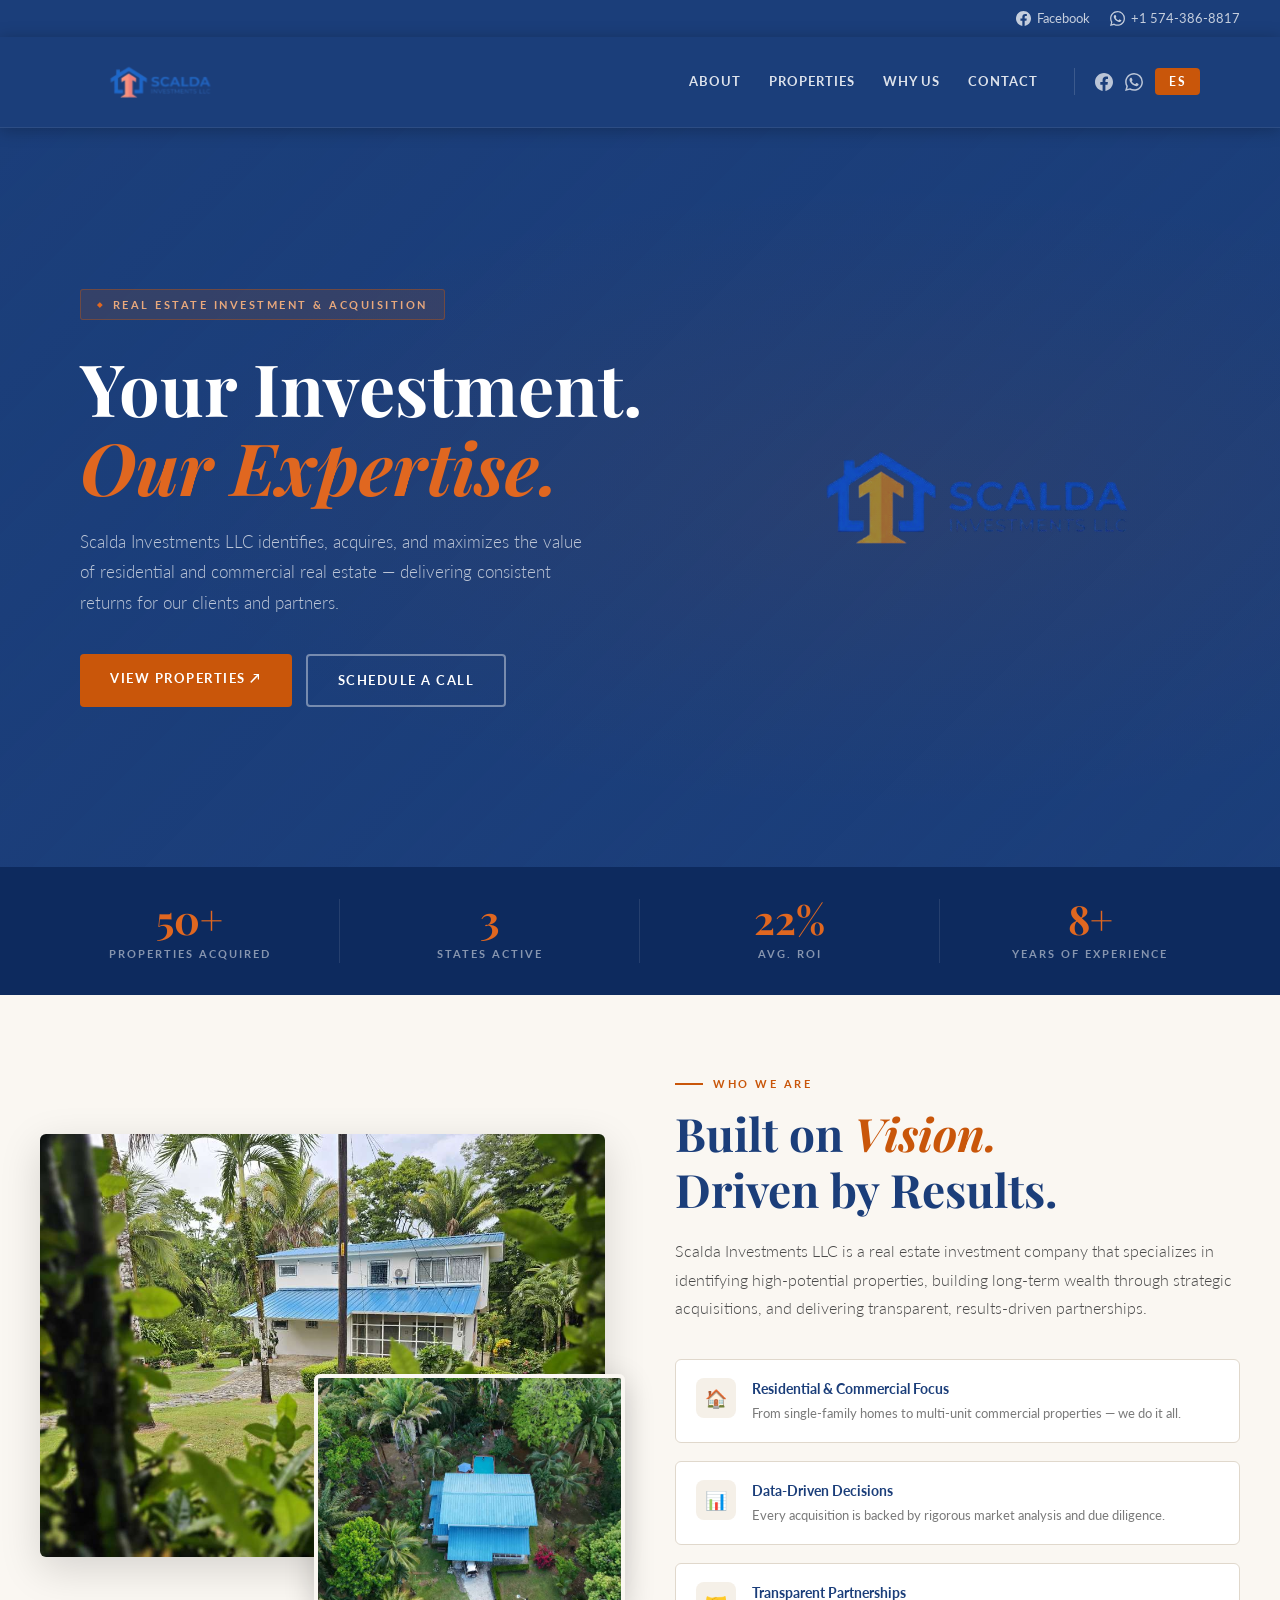
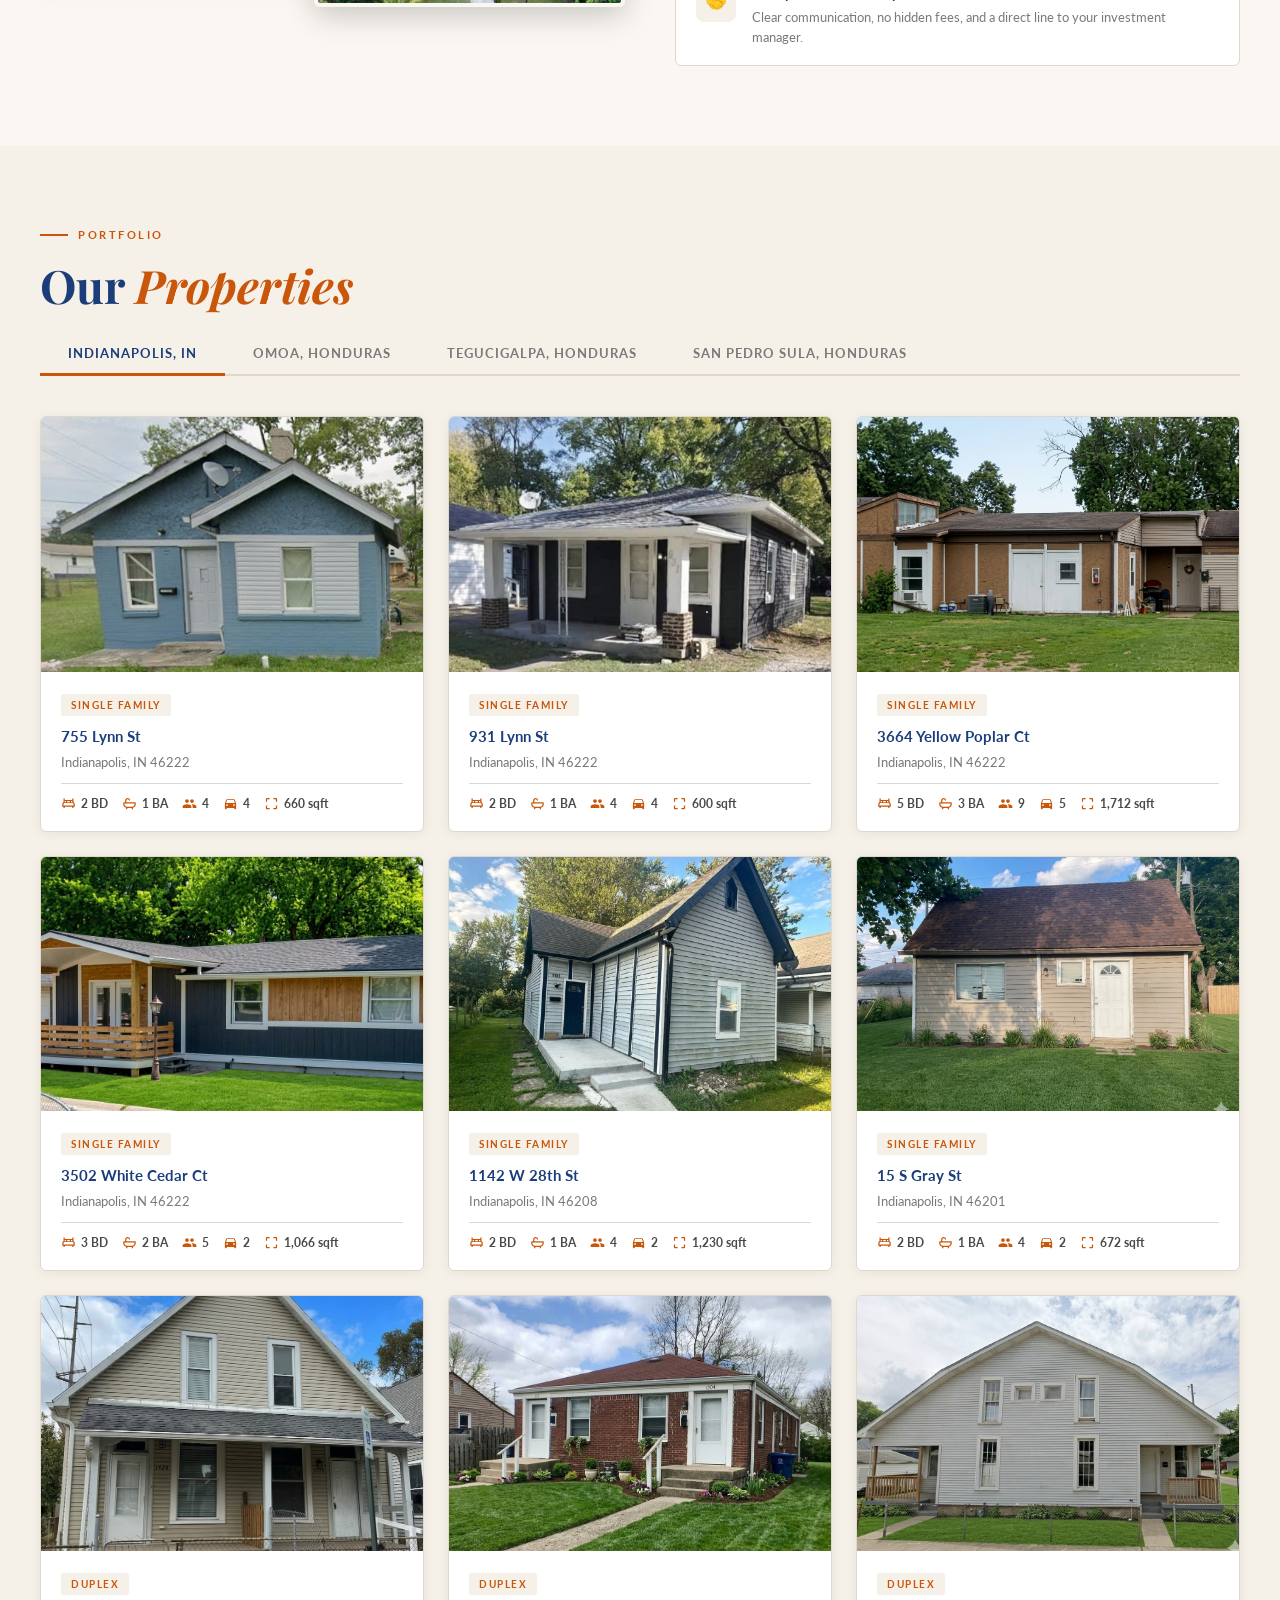
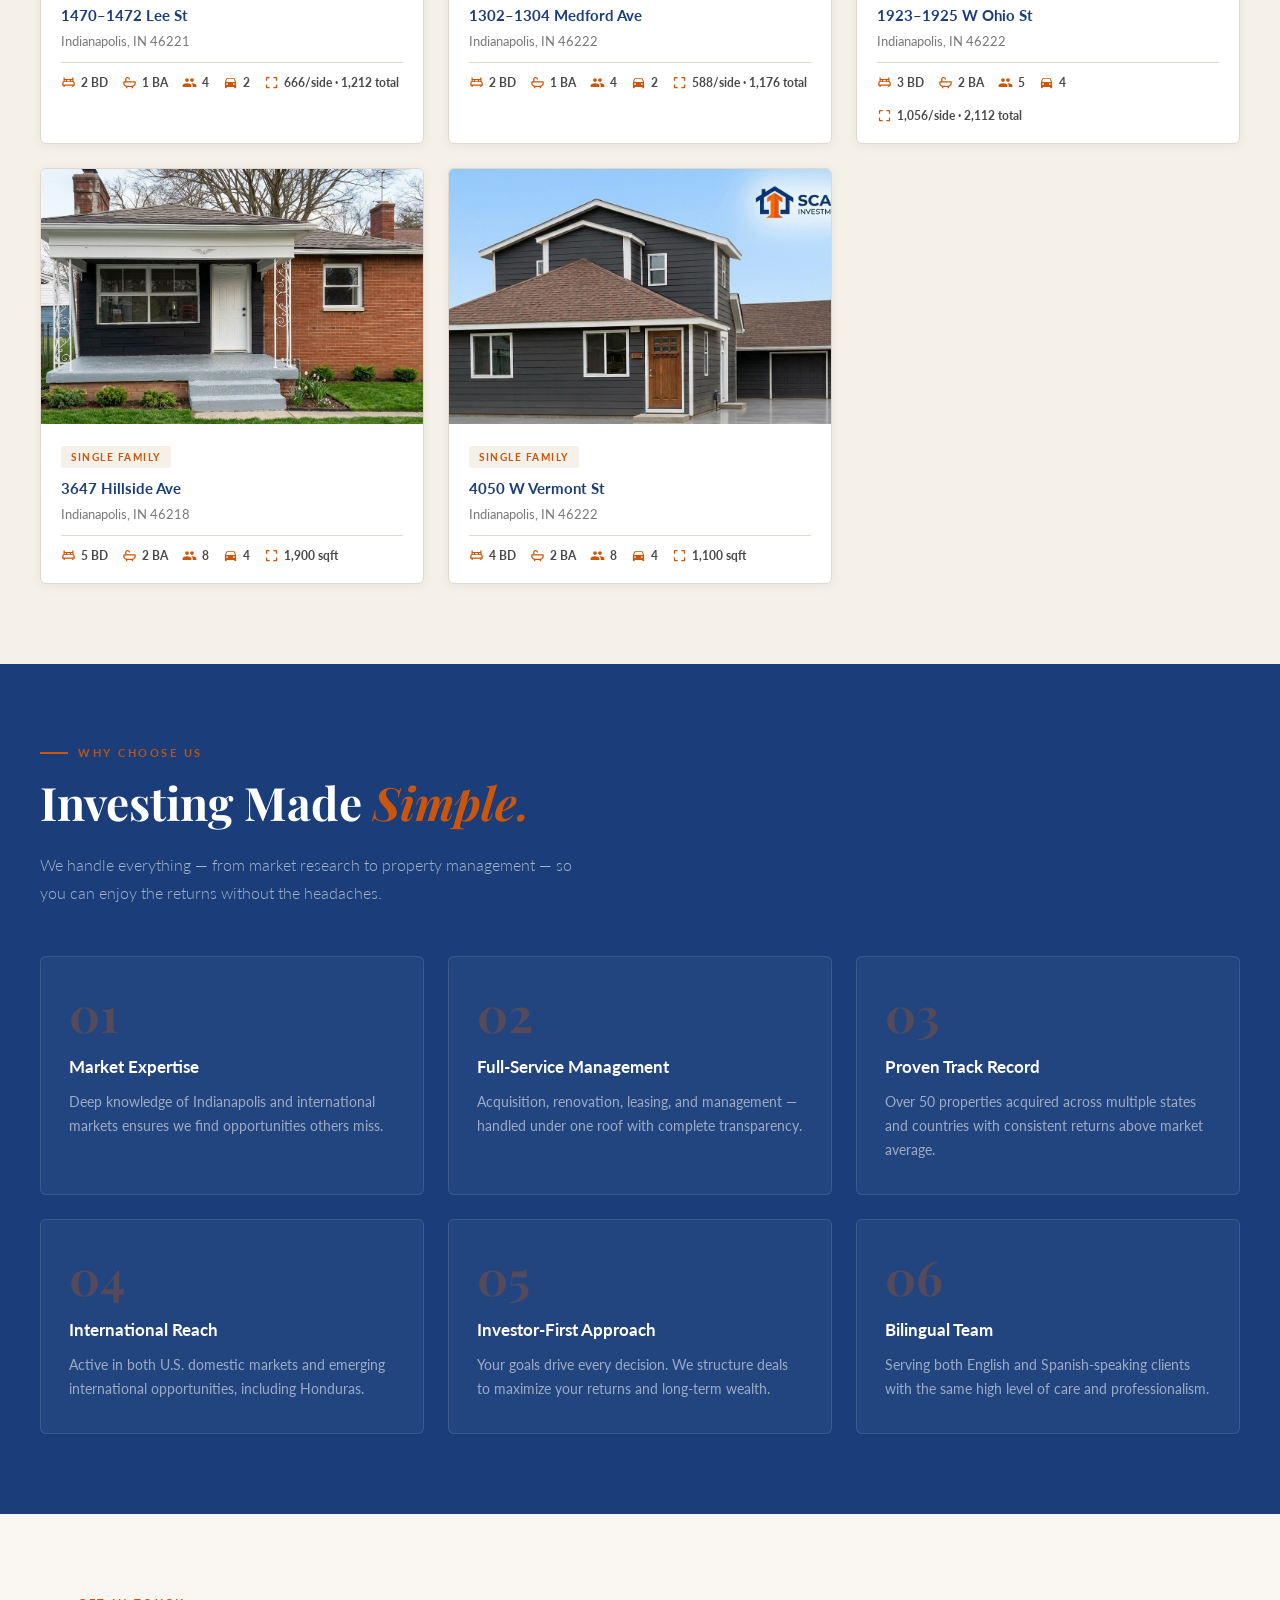
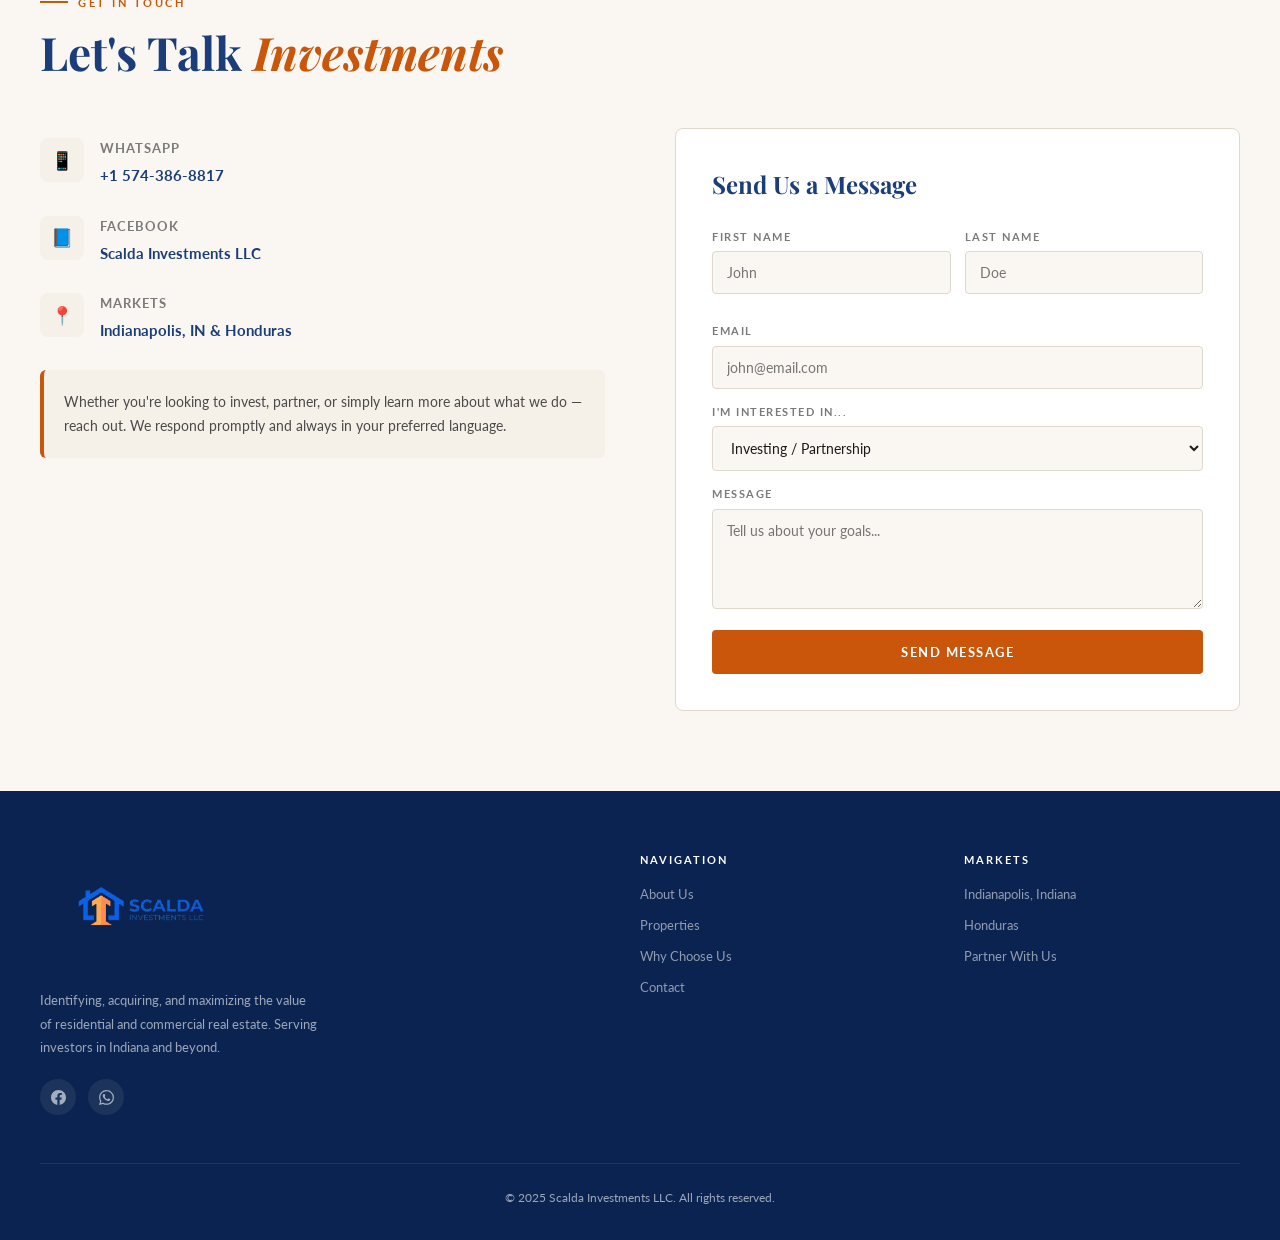
==== index.html @ 6c98dc81 "updating sqft per house + new color" ====
<!DOCTYPE html>
<html lang="en">
<head>
  <meta charset="UTF-8"/>
  <meta name="viewport" content="width=device-width, initial-scale=1.0"/>
  <title>Scalda Investments LLC</title>
  <link rel="icon" type="image/png" href="Logo_Scalda_Investments_LLC.png"/>
  <link rel="preconnect" href="https://fonts.googleapis.com"/>
  <link rel="preconnect" href="https://fonts.gstatic.com" crossorigin/>
  <link href="https://fonts.googleapis.com/css2?family=Playfair+Display:ital,wght@0,400;0,600;0,700;1,400;1,700&family=Lato:wght@300;400;700&display=swap" rel="stylesheet"/>
  <style>
    :root {
      --navy: #1b3e7a;
      --navy-light: #2050a0;
      --orange: #c9560a;
      --orange-light: #e06720;
      --cream: #f5f0e8;
      --warm-white: #faf7f2;
      --text-dark: #1a1a1a;
      --text-mid: #4a4a4a;
      --text-light: #7a7a7a;
      --border: #e0d8cc;
      --gold: #c8a96e;
    }

    * { box-sizing: border-box; margin: 0; padding: 0; }
    html { scroll-behavior: smooth; }

    body {
      font-family: 'Lato', sans-serif;
      color: var(--text-dark);
      background: var(--warm-white);
      font-size: 16px;
      line-height: 1.6;
    }

    /* ── TOP BAR ── */
    .topbar {
      background: var(--navy);
      padding: 8px 40px;
      display: flex;
      justify-content: flex-end;
      align-items: center;
      gap: 20px;
    }
    .topbar a {
      color: rgba(255,255,255,0.75);
      text-decoration: none;
      font-size: 13px;
      display: flex;
      align-items: center;
      gap: 6px;
      transition: color 0.2s;
    }
    .topbar a:hover { color: var(--orange-light); }
    .topbar svg { width: 15px; height: 15px; fill: currentColor; flex-shrink: 0; }

    /* ── HEADER ── */
    header {
      background: var(--navy);
      border-bottom: 1px solid rgba(255,255,255,0.08);
      position: sticky;
      top: 0;
      z-index: 100;
      box-shadow: 0 2px 16px rgba(0,0,0,0.25);
    }
    .header-inner {
      max-width: 1200px;
      margin: 0 auto;
      padding: 0 40px;
      height: 90px;
      display: flex;
      align-items: center;
      justify-content: space-between;
    }
    .logo {
      display: flex;
      align-items: center;
      text-decoration: none;
      cursor: pointer;
      flex-shrink: 0;
    }
    .logo img {
      height: 88px;
      width: auto;
      display: block;
      object-fit: contain;
      mix-blend-mode: screen;
      transition: opacity 0.2s, transform 0.2s;
    }
    .logo:hover img { opacity: 0.85; transform: scale(1.03); }

    nav {
      display: flex;
      align-items: center;
      gap: 28px;
    }
    nav a {
      font-size: 13px;
      font-weight: 700;
      letter-spacing: 1px;
      text-transform: uppercase;
      color: rgba(255,255,255,0.85);
      text-decoration: none;
      transition: color 0.2s;
    }
    nav a:hover { color: var(--orange-light); }

    .nav-social {
      display: flex;
      align-items: center;
      gap: 12px;
      border-left: 1px solid rgba(255,255,255,0.15);
      padding-left: 20px;
      margin-left: 8px;
    }
    .nav-social a {
      color: rgba(255,255,255,0.7);
      display: flex;
      align-items: center;
      transition: color 0.2s;
    }
    .nav-social a:hover { color: var(--orange-light); }
    .nav-social svg { width: 18px; height: 18px; fill: currentColor; }

    .lang-toggle {
      background: var(--orange);
      color: #fff;
      border: none;
      padding: 6px 14px;
      border-radius: 4px;
      cursor: pointer;
      font-size: 12px;
      font-weight: 700;
      letter-spacing: 1.5px;
      text-transform: uppercase;
      font-family: 'Lato', sans-serif;
      transition: background 0.2s;
    }
    .lang-toggle:hover { background: var(--orange-light); }

    /* ── HERO ── */
    .hero {
      background: var(--navy);
      position: relative;
      overflow: hidden;
      min-height: 600px;
      display: flex;
      align-items: center;
    }
    .hero-bg {
      position: absolute;
      inset: 0;
      background:
        linear-gradient(135deg, rgba(27,62,122,0.92) 0%, rgba(27,62,122,0.78) 50%, rgba(27,62,122,0.60) 100%),
        url('https://images.unsplash.com/photo-1570129477492-45c003edd2be?w=1400&auto=format&fit=crop') center/cover no-repeat;
    }
    .hero-bg::after {
      content: '';
      position: absolute;
      inset: 0;
      background: radial-gradient(ellipse at 70% 50%, rgba(201,86,10,0.08) 0%, transparent 60%);
    }
    .hero-logo-watermark {
      position: absolute;
      top: 50%;
      right: 60px;
      transform: translateY(-50%);
      z-index: 2;
      pointer-events: none;
    }
    .hero-logo-watermark img {
      width: 500px;
      max-width: 38vw;
      display: block;
      mix-blend-mode: screen;
      opacity: 0.55;
      filter: brightness(1.6) contrast(1.1);
    }
    .hero-content {
      position: relative;
      z-index: 3;
      max-width: 1200px;
      margin: 0 auto;
      padding: 80px 40px;
      width: 100%;
    }
    .hero-eyebrow {
      display: inline-flex;
      align-items: center;
      gap: 8px;
      background: rgba(201,86,10,0.15);
      border: 1px solid rgba(201,86,10,0.4);
      color: #e8a87c;
      font-size: 11px;
      font-weight: 700;
      letter-spacing: 2.5px;
      text-transform: uppercase;
      padding: 6px 16px;
      border-radius: 3px;
      margin-bottom: 28px;
    }
    .hero-eyebrow::before {
      content: '◆';
      font-size: 7px;
      color: var(--orange-light);
    }
    .hero h1 {
      font-family: 'Playfair Display', serif;
      font-size: clamp(44px, 6vw, 72px);
      line-height: 1.1;
      color: #fff;
      font-weight: 700;
      margin-bottom: 20px;
    }
    .hero h1 em { font-style: italic; color: var(--orange-light); }
    .hero-desc {
      color: rgba(255,255,255,0.7);
      font-size: 17px;
      max-width: 520px;
      margin-bottom: 36px;
      font-weight: 300;
      line-height: 1.8;
    }
    .hero-btns { display: flex; gap: 14px; flex-wrap: wrap; }

    .btn-primary {
      background: var(--orange);
      color: #fff;
      padding: 14px 30px;
      font-size: 13px;
      font-weight: 700;
      letter-spacing: 1.5px;
      text-transform: uppercase;
      text-decoration: none;
      border-radius: 4px;
      transition: background 0.2s, transform 0.2s;
      display: inline-block;
    }
    .btn-primary:hover { background: var(--orange-light); transform: translateY(-1px); }

    .btn-secondary {
      background: transparent;
      color: #fff;
      padding: 14px 30px;
      font-size: 13px;
      font-weight: 700;
      letter-spacing: 1.5px;
      text-transform: uppercase;
      text-decoration: none;
      border: 2px solid rgba(255,255,255,0.4);
      border-radius: 4px;
      transition: border-color 0.2s, color 0.2s;
      display: inline-block;
    }
    .btn-secondary:hover { border-color: #fff; color: #fff; }

    /* ── STATS BAR ── */
    .stats-bar { background: #0d2a5e; padding: 32px 40px; }
    .stats-inner {
      max-width: 1200px;
      margin: 0 auto;
      display: grid;
      grid-template-columns: repeat(4, 1fr);
      gap: 0;
    }
    .stat-item {
      text-align: center;
      border-right: 1px solid rgba(255,255,255,0.1);
      padding: 0 20px;
    }
    .stat-item:last-child { border-right: none; }
    .stat-num {
      font-family: 'Playfair Display', serif;
      font-size: 40px;
      font-weight: 700;
      color: var(--orange-light);
      line-height: 1;
      margin-bottom: 6px;
    }
    .stat-label {
      font-size: 11px;
      letter-spacing: 2px;
      text-transform: uppercase;
      color: rgba(255,255,255,0.5);
      font-weight: 700;
    }

    /* ── SECTIONS ── */
    section { padding: 80px 40px; }
    .section-inner { max-width: 1200px; margin: 0 auto; }

    .section-eyebrow {
      display: flex;
      align-items: center;
      gap: 10px;
      color: var(--orange);
      font-size: 11px;
      font-weight: 700;
      letter-spacing: 2.5px;
      text-transform: uppercase;
      margin-bottom: 14px;
    }
    .section-eyebrow::before {
      content: '';
      display: block;
      width: 28px;
      height: 2px;
      background: var(--orange);
      flex-shrink: 0;
    }
    .section-title {
      font-family: 'Playfair Display', serif;
      font-size: clamp(30px, 4vw, 46px);
      font-weight: 700;
      color: var(--navy);
      line-height: 1.2;
      margin-bottom: 20px;
    }
    .section-title em { font-style: italic; color: var(--orange); }
    .section-desc {
      color: var(--text-mid);
      font-size: 16px;
      max-width: 560px;
      line-height: 1.8;
      font-weight: 300;
    }

    /* ── ABOUT ── */
    .about { background: var(--warm-white); }
    .about-grid {
      display: grid;
      grid-template-columns: 1fr 1fr;
      gap: 70px;
      align-items: center;
    }
    .about-images { position: relative; padding-bottom: 50px; }
    .about-img-main {
      width: 100%;
      aspect-ratio: 4/3;
      object-fit: cover;
      border-radius: 6px;
      display: block;
      box-shadow: 0 12px 40px rgba(0,0,0,0.15);
    }
    .about-img-secondary {
      position: absolute;
      bottom: 0;
      right: -20px;
      width: 55%;
      aspect-ratio: 4/3;
      object-fit: cover;
      border-radius: 6px;
      border: 4px solid var(--warm-white);
      box-shadow: 0 8px 30px rgba(0,0,0,0.2);
    }
    .about-features {
      margin-top: 36px;
      display: flex;
      flex-direction: column;
      gap: 18px;
    }
    .feature-item {
      display: flex;
      gap: 16px;
      padding: 18px 20px;
      border-radius: 6px;
      border: 1px solid var(--border);
      background: #fff;
      transition: border-color 0.2s, box-shadow 0.2s;
    }
    .feature-item:hover {
      border-color: var(--orange);
      box-shadow: 0 4px 16px rgba(201,86,10,0.08);
    }
    .feature-icon {
      width: 40px; height: 40px;
      border-radius: 8px;
      background: var(--cream);
      display: flex; align-items: center; justify-content: center;
      flex-shrink: 0; font-size: 18px;
    }
    .feature-text h4 { font-size: 14px; font-weight: 700; color: var(--navy); margin-bottom: 4px; }
    .feature-text p  { font-size: 13px; color: var(--text-light); line-height: 1.5; }

    /* ── PROPERTIES ── */
    .properties { background: var(--cream); }
    .prop-tabs {
      display: flex;
      gap: 0;
      margin-bottom: 40px;
      border-bottom: 2px solid var(--border);
    }
    .prop-tab {
      padding: 12px 28px;
      font-size: 13px;
      font-weight: 700;
      letter-spacing: 1px;
      text-transform: uppercase;
      color: var(--text-light);
      cursor: pointer;
      border: none;
      background: none;
      font-family: 'Lato', sans-serif;
      transition: color 0.2s;
      border-bottom: 3px solid transparent;
      margin-bottom: -2px;
    }
    .prop-tab.active { color: var(--navy); border-bottom-color: var(--orange); }

    .prop-grid {
      display: grid;
      grid-template-columns: repeat(3, 1fr);
      gap: 24px;
    }
    .prop-panel { display: none; }
    .prop-panel.active { display: block; }

    .prop-card {
      background: #fff;
      border-radius: 6px;
      overflow: hidden;
      box-shadow: 0 2px 12px rgba(0,0,0,0.06);
      transition: transform 0.2s, box-shadow 0.2s;
      border: 1px solid var(--border);
    }
    .prop-card:hover {
      transform: translateY(-4px);
      box-shadow: 0 8px 28px rgba(0,0,0,0.12);
    }
    .prop-img {
      width: 100%;
      aspect-ratio: 3/2;
      object-fit: cover;
      display: block;
      background: #ddd;
    }
    .prop-info { padding: 18px 20px; }
    .prop-tag {
      display: inline-block;
      background: var(--cream);
      color: var(--orange);
      font-size: 10px;
      font-weight: 700;
      letter-spacing: 1.5px;
      text-transform: uppercase;
      padding: 3px 10px;
      border-radius: 3px;
      margin-bottom: 8px;
    }
    .prop-tag.overseas { background: #e8f0e8; color: #3a7a3a; }
    .prop-addr {
      font-size: 15px;
      font-weight: 700;
      color: var(--navy);
      margin-bottom: 4px;
      font-family: 'Lato', sans-serif;
    }
    .prop-city { font-size: 13px; color: var(--text-light); font-family: 'Lato', sans-serif; }

    /* ── PROP STATS ── */
    .prop-stats {
      display: flex;
      gap: 14px;
      margin-top: 10px;
      padding-top: 10px;
      border-top: 1px solid var(--border);
      flex-wrap: wrap;
    }
    .prop-stat {
      display: flex;
      align-items: center;
      gap: 5px;
      font-size: 12px;
      font-weight: 700;
      color: var(--text-mid);
      font-family: 'Lato', sans-serif;
    }
    .prop-stat svg {
      width: 15px;
      height: 15px;
      fill: var(--orange);
      flex-shrink: 0;
    }

    /* ── PROP SUBTABS ── */
    .prop-subtabs {
      display: flex;
      gap: 0;
      margin-bottom: 28px;
      border-bottom: 2px solid var(--border);
    }
    .prop-subtab {
      padding: 9px 22px;
      font-size: 12px;
      font-weight: 700;
      letter-spacing: 1px;
      text-transform: uppercase;
      color: var(--text-light);
      cursor: pointer;
      border: none;
      background: none;
      font-family: 'Lato', sans-serif;
      transition: color 0.2s;
      border-bottom: 3px solid transparent;
      margin-bottom: -2px;
    }
    .prop-subtab.active { color: var(--navy); border-bottom-color: var(--orange); }
    .prop-subpanel { display: none; }
    .prop-subpanel.active { display: block; }
    .prop-coming-soon {
      text-align: center;
      padding: 60px 20px;
      color: var(--text-light);
      font-size: 15px;
      font-style: italic;
    }

    /* ── WHY US ── */
    .why { background: var(--navy); }
    .why .section-title { color: #fff; }
    .why .section-desc { color: rgba(255,255,255,0.6); }
    .why-grid {
      display: grid;
      grid-template-columns: repeat(3, 1fr);
      gap: 24px;
      margin-top: 48px;
    }
    .why-card {
      background: rgba(255,255,255,0.04);
      border: 1px solid rgba(255,255,255,0.1);
      border-radius: 6px;
      padding: 32px 28px;
      transition: background 0.2s, border-color 0.2s;
    }
    .why-card:hover {
      background: rgba(201,86,10,0.08);
      border-color: rgba(201,86,10,0.3);
    }
    .why-num {
      font-family: 'Playfair Display', serif;
      font-size: 48px;
      font-weight: 700;
      color: rgba(201,86,10,0.3);
      line-height: 1;
      margin-bottom: 16px;
    }
    .why-card h3 { font-size: 17px; font-weight: 700; color: #fff; margin-bottom: 10px; }
    .why-card p  { font-size: 14px; color: rgba(255,255,255,0.55); line-height: 1.7; }

    /* ── CONTACT ── */
    .contact { background: var(--warm-white); }
    .contact-grid {
      display: grid;
      grid-template-columns: 1fr 1fr;
      gap: 70px;
      align-items: start;
    }
    .contact-info { padding-top: 10px; }
    .contact-detail {
      display: flex;
      gap: 16px;
      align-items: flex-start;
      margin-bottom: 28px;
    }
    .contact-icon {
      width: 44px; height: 44px;
      background: var(--cream);
      border-radius: 8px;
      display: flex; align-items: center; justify-content: center;
      flex-shrink: 0; font-size: 18px;
    }
    .contact-text strong {
      display: block;
      font-size: 13px;
      font-weight: 700;
      letter-spacing: 1px;
      text-transform: uppercase;
      color: var(--text-light);
      margin-bottom: 3px;
    }
    .contact-text a,
    .contact-text span {
      color: var(--navy);
      font-size: 15px;
      font-weight: 700;
      text-decoration: none;
      transition: color 0.2s;
    }
    .contact-text a:hover { color: var(--orange); }

    .contact-form {
      background: #fff;
      border: 1px solid var(--border);
      border-radius: 8px;
      padding: 36px;
    }
    .contact-form h3 {
      font-family: 'Playfair Display', serif;
      font-size: 24px;
      color: var(--navy);
      margin-bottom: 24px;
    }
    .form-row {
      display: grid;
      grid-template-columns: 1fr 1fr;
      gap: 14px;
      margin-bottom: 14px;
    }
    .form-group { margin-bottom: 14px; }
    .form-group label {
      display: block;
      font-size: 11px;
      font-weight: 700;
      letter-spacing: 1.5px;
      text-transform: uppercase;
      color: var(--text-light);
      margin-bottom: 6px;
    }
    .form-group input,
    .form-group textarea,
    .form-group select {
      width: 100%;
      padding: 12px 14px;
      border: 1px solid var(--border);
      border-radius: 4px;
      font-size: 14px;
      font-family: 'Lato', sans-serif;
      color: var(--text-dark);
      background: var(--warm-white);
      transition: border-color 0.2s;
      outline: none;
    }
    .form-group input:focus,
    .form-group textarea:focus,
    .form-group select:focus { border-color: var(--orange); }
    .form-group textarea { resize: vertical; min-height: 100px; }

    .btn-form {
      width: 100%;
      background: var(--orange);
      color: #fff;
      border: none;
      padding: 14px;
      font-size: 13px;
      font-weight: 700;
      letter-spacing: 1.5px;
      text-transform: uppercase;
      font-family: 'Lato', sans-serif;
      border-radius: 4px;
      cursor: pointer;
      transition: background 0.2s;
    }
    .btn-form:hover { background: var(--orange-light); }

    /* ── FOOTER ── */
    footer {
      background: #0b2350;
      color: rgba(255,255,255,0.6);
      padding: 60px 40px 32px;
    }
    .footer-inner { max-width: 1200px; margin: 0 auto; }
    .footer-grid {
      display: grid;
      grid-template-columns: 2fr 1fr 1fr;
      gap: 48px;
      margin-bottom: 48px;
    }
    .footer-brand p {
      margin-top: 14px;
      font-size: 13px;
      line-height: 1.8;
      max-width: 280px;
    }
    .footer-logo-link {
      display: inline-block;
      text-decoration: none;
      margin-bottom: 8px;
      transition: transform 0.25s, opacity 0.25s;
    }
    .footer-logo-link:hover { transform: scale(1.05); opacity: 0.9; }
    .footer-logo-link img {
      height: 110px;
      width: auto;
      display: block;
      mix-blend-mode: screen;
      filter: brightness(1.4) contrast(1.1);
    }
    .footer-social { display: flex; gap: 12px; margin-top: 20px; }
    .footer-social a {
      width: 36px; height: 36px;
      background: rgba(255,255,255,0.07);
      border-radius: 50%;
      display: flex; align-items: center; justify-content: center;
      color: rgba(255,255,255,0.6);
      transition: background 0.2s, color 0.2s;
      text-decoration: none;
    }
    .footer-social a:hover { background: var(--orange); color: #fff; }
    .footer-social svg { width: 15px; height: 15px; fill: currentColor; }

    .footer-col h4 {
      font-size: 11px;
      font-weight: 700;
      letter-spacing: 2px;
      text-transform: uppercase;
      color: #fff;
      margin-bottom: 16px;
    }
    .footer-col a {
      display: block;
      color: rgba(255,255,255,0.55);
      text-decoration: none;
      font-size: 13px;
      margin-bottom: 10px;
      transition: color 0.2s;
    }
    .footer-col a:hover { color: var(--orange-light); }

    .footer-bottom {
      border-top: 1px solid rgba(255,255,255,0.08);
      padding-top: 24px;
      text-align: center;
      font-size: 12px;
    }

    /* ── LANGUAGE TOGGLE ── */
    [data-lang="es"] { display: none; }
    body.lang-es [data-lang="en"] { display: none; }
    body.lang-es [data-lang="es"] { display: block; }
    body.lang-es .hero-btns [data-lang="es"] { display: inline-block; }
    body.lang-es .hero-btns [data-lang="en"] { display: none; }
    body.lang-es .prop-tabs [data-lang="es"] { display: inline-block; }
    body.lang-es .prop-tabs [data-lang="en"] { display: none; }

    /* ── RESPONSIVE ── */
    @media (max-width: 900px) {
      .about-grid, .contact-grid { grid-template-columns: 1fr; }
      .prop-grid  { grid-template-columns: repeat(2, 1fr); }
      .why-grid   { grid-template-columns: 1fr 1fr; }
      .stats-inner { grid-template-columns: repeat(2, 1fr); gap: 20px; }
      .footer-grid { grid-template-columns: 1fr; gap: 30px; }
      .about-img-secondary { display: none; }
      .about-images { padding-bottom: 0; }
      .header-inner { padding: 0 20px; }
      nav { gap: 16px; }
      .hero-logo-watermark { display: none; }
    }
    @media (max-width: 600px) {
      .prop-grid, .why-grid { grid-template-columns: 1fr; }
      .stats-inner { grid-template-columns: repeat(2, 1fr); }
      .form-row { grid-template-columns: 1fr; }
      section { padding: 60px 20px; }
      .topbar { padding: 8px 20px; }
    }
  </style>
</head>
<body>

  <!-- ── SVG ICON DEFS ── -->
  <svg style="display:none" aria-hidden="true">
    <defs>
      <symbol id="icon-bed" viewBox="0 0 24 24">
        <path d="M20 9.5V4h-2v2.5H6V4H4v5.5C2.86 10.17 2 11.49 2 13v4h2v2h2v-2h12v2h2v-2h2v-4c0-1.51-.86-2.83-2-3.5zM16 8h2v2h-2V8zm-6 0h4v2h-4V8zM6 8h2v2H6V8zM20 15H4v-2c0-1.1.9-2 2-2h12c1.1 0 2 .9 2 2v2z"/>
      </symbol>
      <symbol id="icon-bath" viewBox="0 0 24 24">
        <path d="M21 10H7V7c0-1.1.9-2 2-2s2 .9 2 2h2c0-2.21-1.79-4-4-4S5 4.79 5 7v3H3c-.55 0-1 .45-1 1v2c0 2.79 1.91 5.12 4.5 5.78V21h2v-2h7v2h2v-2.22C20.09 18.12 22 15.79 22 13v-2c0-.55-.45-1-1-1zm-1 3c0 2.21-1.79 4-4 4H8c-2.21 0-4-1.79-4-4v-1h16v1z"/>
      </symbol>
      <symbol id="icon-people" viewBox="0 0 24 24">
        <path d="M16 11c1.66 0 2.99-1.34 2.99-3S17.66 5 16 5c-1.66 0-3 1.34-3 3s1.34 3 3 3zm-8 0c1.66 0 2.99-1.34 2.99-3S9.66 5 8 5C6.34 5 5 6.34 5 8s1.34 3 3 3zm0 2c-2.33 0-7 1.17-7 3.5V19h14v-2.5c0-2.33-4.67-3.5-7-3.5zm8 0c-.29 0-.62.02-.97.05 1.16.84 1.97 1.97 1.97 3.45V19h6v-2.5c0-2.33-4.67-3.5-7-3.5z"/>
      </symbol>
      <symbol id="icon-parking" viewBox="0 0 24 24">
        <path d="M18.92 6.01C18.72 5.42 18.16 5 17.5 5h-11c-.66 0-1.21.42-1.42 1.01L3 12v8c0 .55.45 1 1 1h1c.55 0 1-.45 1-1v-1h12v1c0 .55.45 1 1 1h1c.55 0 1-.45 1-1v-8l-2.08-5.99zM6.5 16c-.83 0-1.5-.67-1.5-1.5S5.67 13 6.5 13s1.5.67 1.5 1.5S7.33 16 6.5 16zm11 0c-.83 0-1.5-.67-1.5-1.5s.67-1.5 1.5-1.5 1.5.67 1.5 1.5-.67 1.5-1.5 1.5zM5 11l1.5-4.5h11L19 11H5z"/>
      </symbol>
      <symbol id="icon-sqft" viewBox="0 0 24 24">
        <path d="M3 5v4h2V5h4V3H5c-1.1 0-2 .9-2 2zm2 10H3v4c0 1.1.9 2 2 2h4v-2H5v-4zm14 4h-4v2h4c1.1 0 2-.9 2-2v-4h-2v4zm0-16h-4v2h4v4h2V5c0-1.1-.9-2-2-2z"/>
      </symbol>
    </defs>
  </svg>

  <!-- ── TOP BAR ── -->
  <div class="topbar">
    <a href="https://www.facebook.com/p/Scalda-Investments-LLC-100092336262180/" target="_blank">
      <svg viewBox="0 0 24 24"><path d="M24 12.073c0-6.627-5.373-12-12-12s-12 5.373-12 12c0 5.99 4.388 10.954 10.125 11.854v-8.385H7.078v-3.47h3.047V9.43c0-3.007 1.792-4.669 4.533-4.669 1.312 0 2.686.235 2.686.235v2.953H15.83c-1.491 0-1.956.925-1.956 1.874v2.25h3.328l-.532 3.47h-2.796v8.385C19.612 23.027 24 18.062 24 12.073z"/></svg>
      Facebook
    </a>
    <a href="https://wa.me/15743868817" target="_blank">
      <svg viewBox="0 0 24 24"><path d="M17.472 14.382c-.297-.149-1.758-.867-2.03-.967-.273-.099-.471-.148-.67.15-.197.297-.767.966-.94 1.164-.173.199-.347.223-.644.075-.297-.15-1.255-.463-2.39-1.475-.883-.788-1.48-1.761-1.653-2.059-.173-.297-.018-.458.13-.606.134-.133.298-.347.446-.52.149-.174.198-.298.298-.497.099-.198.05-.371-.025-.52-.075-.149-.669-1.612-.916-2.207-.242-.579-.487-.5-.669-.51-.173-.008-.371-.01-.57-.01-.198 0-.52.074-.792.372-.272.297-1.04 1.016-1.04 2.479 0 1.462 1.065 2.875 1.213 3.074.149.198 2.096 3.2 5.077 4.487.709.306 1.262.489 1.694.625.712.227 1.36.195 1.871.118.571-.085 1.758-.719 2.006-1.413.248-.694.248-1.289.173-1.413-.074-.124-.272-.198-.57-.347m-5.421 7.403h-.004a9.87 9.87 0 01-5.031-1.378l-.361-.214-3.741.982.998-3.648-.235-.374a9.86 9.86 0 01-1.51-5.26c.001-5.45 4.436-9.884 9.888-9.884 2.64 0 5.122 1.03 6.988 2.898a9.825 9.825 0 012.893 6.994c-.003 5.45-4.437 9.884-9.885 9.884m8.413-18.297A11.815 11.815 0 0012.05 0C5.495 0 .16 5.335.157 11.892c0 2.096.547 4.142 1.588 5.945L.057 24l6.305-1.654a11.882 11.882 0 005.683 1.448h.005c6.554 0 11.89-5.335 11.893-11.893a11.821 11.821 0 00-3.48-8.413z"/></svg>
      +1 574-386-8817
    </a>
  </div>

  <!-- ── HEADER ── -->
  <header>
    <div class="header-inner">
      <a href="#top" class="logo" title="Back to top">
        <img src="Logo_Scalda_Investments_LLC.png" alt="Scalda Investments LLC"/>
      </a>
      <nav>
        <a href="#about" data-lang="en">About</a>
        <a href="#about" data-lang="es" style="display:none">Nosotros</a>
        <a href="#properties" data-lang="en">Properties</a>
        <a href="#properties" data-lang="es" style="display:none">Propiedades</a>
        <a href="#why" data-lang="en">Why Us</a>
        <a href="#why" data-lang="es" style="display:none">Por Qué</a>
        <a href="#contact" data-lang="en">Contact</a>
        <a href="#contact" data-lang="es" style="display:none">Contacto</a>
        <div class="nav-social">
          <a href="https://www.facebook.com/p/Scalda-Investments-LLC-100092336262180/" target="_blank" title="Facebook">
            <svg viewBox="0 0 24 24"><path d="M24 12.073c0-6.627-5.373-12-12-12s-12 5.373-12 12c0 5.99 4.388 10.954 10.125 11.854v-8.385H7.078v-3.47h3.047V9.43c0-3.007 1.792-4.669 4.533-4.669 1.312 0 2.686.235 2.686.235v2.953H15.83c-1.491 0-1.956.925-1.956 1.874v2.25h3.328l-.532 3.47h-2.796v8.385C19.612 23.027 24 18.062 24 12.073z"/></svg>
          </a>
          <a href="https://wa.me/15743868817" target="_blank" title="WhatsApp">
            <svg viewBox="0 0 24 24"><path d="M17.472 14.382c-.297-.149-1.758-.867-2.03-.967-.273-.099-.471-.148-.67.15-.197.297-.767.966-.94 1.164-.173.199-.347.223-.644.075-.297-.15-1.255-.463-2.39-1.475-.883-.788-1.48-1.761-1.653-2.059-.173-.297-.018-.458.13-.606.134-.133.298-.347.446-.52.149-.174.198-.298.298-.497.099-.198.05-.371-.025-.52-.075-.149-.669-1.612-.916-2.207-.242-.579-.487-.5-.669-.51-.173-.008-.371-.01-.57-.01-.198 0-.52.074-.792.372-.272.297-1.04 1.016-1.04 2.479 0 1.462 1.065 2.875 1.213 3.074.149.198 2.096 3.2 5.077 4.487.709.306 1.262.489 1.694.625.712.227 1.36.195 1.871.118.571-.085 1.758-.719 2.006-1.413.248-.694.248-1.289.173-1.413-.074-.124-.272-.198-.57-.347m-5.421 7.403h-.004a9.87 9.87 0 01-5.031-1.378l-.361-.214-3.741.982.998-3.648-.235-.374a9.86 9.86 0 01-1.51-5.26c.001-5.45 4.436-9.884 9.888-9.884 2.64 0 5.122 1.03 6.988 2.898a9.825 9.825 0 012.893 6.994c-.003 5.45-4.437 9.884-9.885 9.884m8.413-18.297A11.815 11.815 0 0012.05 0C5.495 0 .16 5.335.157 11.892c0 2.096.547 4.142 1.588 5.945L.057 24l6.305-1.654a11.882 11.882 0 005.683 1.448h.005c6.554 0 11.89-5.335 11.893-11.893a11.821 11.821 0 00-3.48-8.413z"/></svg>
          </a>
          <button class="lang-toggle" onclick="toggleLang()" id="langBtn">ES</button>
        </div>
      </nav>
    </div>
  </header>

  <!-- ── HERO ── -->
  <section class="hero" id="top">
    <div class="hero-bg"></div>
    <div class="hero-logo-watermark">
      <img src="Logo_Scalda_Investments_LLC.png" alt=""/>
    </div>
    <div class="hero-content">
      <div class="hero-eyebrow" data-lang="en">Real Estate Investment &amp; Acquisition</div>
      <div class="hero-eyebrow" data-lang="es">Inversión y Adquisición de Bienes Raíces</div>
      <h1 data-lang="en">Your Investment.<br><em>Our Expertise.</em></h1>
      <h1 data-lang="es">Tu Inversión.<br><em>Nuestra Experiencia.</em></h1>
      <p class="hero-desc" data-lang="en">Scalda Investments LLC identifies, acquires, and maximizes the value of residential and commercial real estate — delivering consistent returns for our clients and partners.</p>
      <p class="hero-desc" data-lang="es">Scalda Investments LLC identifica, adquiere y maximiza el valor de bienes raíces residenciales y comerciales, ofreciendo rendimientos consistentes para nuestros clientes y socios.</p>
      <div class="hero-btns">
        <a href="#properties" class="btn-primary" data-lang="en">View Properties ↗</a>
        <a href="#properties" class="btn-primary" data-lang="es">Ver Propiedades ↗</a>
        <a href="#contact" class="btn-secondary" data-lang="en">Schedule a Call</a>
        <a href="#contact" class="btn-secondary" data-lang="es">Agendar Llamada</a>
      </div>
    </div>
  </section>

  <!-- ── STATS BAR ── -->
  <div class="stats-bar">
    <div class="stats-inner">
      <div class="stat-item">
        <div class="stat-num">50+</div>
        <div class="stat-label" data-lang="en">Properties Acquired</div>
        <div class="stat-label" data-lang="es">Propiedades Adquiridas</div>
      </div>
      <div class="stat-item">
        <div class="stat-num">3</div>
        <div class="stat-label" data-lang="en">States Active</div>
        <div class="stat-label" data-lang="es">Estados Activos</div>
      </div>
      <div class="stat-item">
        <div class="stat-num">22%</div>
        <div class="stat-label" data-lang="en">Avg. ROI</div>
        <div class="stat-label" data-lang="es">ROI Promedio</div>
      </div>
      <div class="stat-item">
        <div class="stat-num">8+</div>
        <div class="stat-label" data-lang="en">Years of Experience</div>
        <div class="stat-label" data-lang="es">Años de Experiencia</div>
      </div>
    </div>
  </div>

  <!-- ── ABOUT ── -->
  <section class="about" id="about">
    <div class="section-inner">
      <div class="about-grid">
        <div class="about-images">
          <img class="about-img-main" src="Omoa_big.jpeg" alt="Omoa Honduras Property"/>
          <img class="about-img-secondary" src="Omoa_little.jpeg" alt="Omoa Honduras Aerial View"/>
        </div>
        <div class="about-text">
          <div class="section-eyebrow" data-lang="en">Who We Are</div>
          <div class="section-eyebrow" data-lang="es">Quiénes Somos</div>
          <h2 class="section-title" data-lang="en">Built on <em>Vision.</em><br>Driven by Results.</h2>
          <h2 class="section-title" data-lang="es">Fundados en la <em>Visión.</em><br>Impulsados por Resultados.</h2>
          <p class="section-desc" data-lang="en">Scalda Investments LLC is a real estate investment company that specializes in identifying high-potential properties, building long-term wealth through strategic acquisitions, and delivering transparent, results-driven partnerships.</p>
          <p class="section-desc" data-lang="es">Scalda Investments LLC es una empresa de inversión inmobiliaria especializada en identificar propiedades de alto potencial, construir riqueza a largo plazo mediante adquisiciones estratégicas y ofrecer asociaciones transparentes orientadas a resultados.</p>
          <div class="about-features">
            <div class="feature-item">
              <div class="feature-icon">🏠</div>
              <div class="feature-text">
                <h4 data-lang="en">Residential &amp; Commercial Focus</h4>
                <h4 data-lang="es">Enfoque Residencial y Comercial</h4>
                <p data-lang="en">From single-family homes to multi-unit commercial properties — we do it all.</p>
                <p data-lang="es">Desde casas unifamiliares hasta propiedades comerciales de múltiples unidades.</p>
              </div>
            </div>
            <div class="feature-item">
              <div class="feature-icon">📊</div>
              <div class="feature-text">
                <h4 data-lang="en">Data-Driven Decisions</h4>
                <h4 data-lang="es">Decisiones Basadas en Datos</h4>
                <p data-lang="en">Every acquisition is backed by rigorous market analysis and due diligence.</p>
                <p data-lang="es">Cada adquisición está respaldada por un riguroso análisis de mercado.</p>
              </div>
            </div>
            <div class="feature-item">
              <div class="feature-icon">🤝</div>
              <div class="feature-text">
                <h4 data-lang="en">Transparent Partnerships</h4>
                <h4 data-lang="es">Asociaciones Transparentes</h4>
                <p data-lang="en">Clear communication, no hidden fees, and a direct line to your investment manager.</p>
                <p data-lang="es">Comunicación clara, sin tarifas ocultas y contacto directo con tu gestor de inversiones.</p>
              </div>
            </div>
          </div>
        </div>
      </div>
    </div>
  </section>

  <!-- ── PROPERTIES ── -->
  <section class="properties" id="properties">
    <div class="section-inner">
      <div class="section-eyebrow" data-lang="en">Portfolio</div>
      <div class="section-eyebrow" data-lang="es">Portafolio</div>
      <h2 class="section-title" data-lang="en">Our <em>Properties</em></h2>
      <h2 class="section-title" data-lang="es">Nuestras <em>Propiedades</em></h2>

      <div class="prop-tabs">
        <button class="prop-tab active" data-tab="indy" data-lang="en">Indianapolis, IN</button>
        <button class="prop-tab active" data-tab="indy" data-lang="es" style="display:none">Indianápolis, IN</button>
        <button class="prop-tab" data-tab="omoa" data-lang="en">Omoa, Honduras</button>
        <button class="prop-tab" data-tab="omoa" data-lang="es" style="display:none">Omoa, Honduras</button>
        <button class="prop-tab" data-tab="tegucigalpa" data-lang="en">Tegucigalpa, Honduras</button>
        <button class="prop-tab" data-tab="tegucigalpa" data-lang="es" style="display:none">Tegucigalpa, Honduras</button>
        <button class="prop-tab" data-tab="san-pedro" data-lang="en">San Pedro Sula, Honduras</button>
        <button class="prop-tab" data-tab="san-pedro" data-lang="es" style="display:none">San Pedro Sula, Honduras</button>
      </div>

      <!-- Indianapolis Panel -->
      <div class="prop-panel active" id="panel-indy">
        <div class="prop-grid">

          <div class="prop-card">
            <img class="prop-img" src="755Lynn.jpeg" alt="755 Lynn St"/>
            <div class="prop-info">
              <span class="prop-tag" data-lang="en">Single Family</span>
              <span class="prop-tag" data-lang="es">Unifamiliar</span>
              <div class="prop-addr">755 Lynn St</div>
              <div class="prop-city">Indianapolis, IN 46222</div>
              <div class="prop-stats">
                <div class="prop-stat"><svg><use href="#icon-bed"/></svg><span>2 BD</span></div>
                <div class="prop-stat"><svg><use href="#icon-bath"/></svg><span>1 BA</span></div>
                <div class="prop-stat"><svg><use href="#icon-people"/></svg><span>4</span></div>
                <div class="prop-stat"><svg><use href="#icon-parking"/></svg><span>4</span></div>
                <div class="prop-stat"><svg><use href="#icon-sqft"/></svg><span>660 sqft</span></div>
              </div>
            </div>
          </div>

          <div class="prop-card">
            <img class="prop-img" src="931Lynn.jpeg" alt="931 Lynn St"/>
            <div class="prop-info">
              <span class="prop-tag" data-lang="en">Single Family</span>
              <span class="prop-tag" data-lang="es">Unifamiliar</span>
              <div class="prop-addr">931 Lynn St</div>
              <div class="prop-city">Indianapolis, IN 46222</div>
              <div class="prop-stats">
                <div class="prop-stat"><svg><use href="#icon-bed"/></svg><span>2 BD</span></div>
                <div class="prop-stat"><svg><use href="#icon-bath"/></svg><span>1 BA</span></div>
                <div class="prop-stat"><svg><use href="#icon-people"/></svg><span>4</span></div>
                <div class="prop-stat"><svg><use href="#icon-parking"/></svg><span>4</span></div>
                <div class="prop-stat"><svg><use href="#icon-sqft"/></svg><span>600 sqft</span></div>
              </div>
            </div>
          </div>

          <div class="prop-card">
            <img class="prop-img" src="3664Yellow.jpeg" alt="3664 Yellow Poplar Ct"/>
            <div class="prop-info">
              <span class="prop-tag" data-lang="en">Single Family</span>
              <span class="prop-tag" data-lang="es">Unifamiliar</span>
              <div class="prop-addr">3664 Yellow Poplar Ct</div>
              <div class="prop-city">Indianapolis, IN 46222</div>
              <div class="prop-stats">
                <div class="prop-stat"><svg><use href="#icon-bed"/></svg><span>5 BD</span></div>
                <div class="prop-stat"><svg><use href="#icon-bath"/></svg><span>3 BA</span></div>
                <div class="prop-stat"><svg><use href="#icon-people"/></svg><span>9</span></div>
                <div class="prop-stat"><svg><use href="#icon-parking"/></svg><span>5</span></div>
                <div class="prop-stat"><svg><use href="#icon-sqft"/></svg><span>1,712 sqft</span></div>
              </div>
            </div>
          </div>

          <div class="prop-card">
            <img class="prop-img" src="3502WhiteCedar.jpeg" alt="3502 White Cedar Ct"/>
            <div class="prop-info">
              <span class="prop-tag" data-lang="en">Single Family</span>
              <span class="prop-tag" data-lang="es">Unifamiliar</span>
              <div class="prop-addr">3502 White Cedar Ct</div>
              <div class="prop-city">Indianapolis, IN 46222</div>
              <div class="prop-stats">
                <div class="prop-stat"><svg><use href="#icon-bed"/></svg><span>3 BD</span></div>
                <div class="prop-stat"><svg><use href="#icon-bath"/></svg><span>2 BA</span></div>
                <div class="prop-stat"><svg><use href="#icon-people"/></svg><span>5</span></div>
                <div class="prop-stat"><svg><use href="#icon-parking"/></svg><span>2</span></div>
                <div class="prop-stat"><svg><use href="#icon-sqft"/></svg><span>1,066 sqft</span></div>
              </div>
            </div>
          </div>

          <div class="prop-card">
            <img class="prop-img" src="1142W_28th.jpeg" alt="1142 W 28th St"/>
            <div class="prop-info">
              <span class="prop-tag" data-lang="en">Single Family</span>
              <span class="prop-tag" data-lang="es">Unifamiliar</span>
              <div class="prop-addr">1142 W 28th St</div>
              <div class="prop-city">Indianapolis, IN 46208</div>
              <div class="prop-stats">
                <div class="prop-stat"><svg><use href="#icon-bed"/></svg><span>2 BD</span></div>
                <div class="prop-stat"><svg><use href="#icon-bath"/></svg><span>1 BA</span></div>
                <div class="prop-stat"><svg><use href="#icon-people"/></svg><span>4</span></div>
                <div class="prop-stat"><svg><use href="#icon-parking"/></svg><span>2</span></div>
                <div class="prop-stat"><svg><use href="#icon-sqft"/></svg><span>1,230 sqft</span></div>
              </div>
            </div>
          </div>

          <div class="prop-card">
            <img class="prop-img" src="15S_Gray.jpeg" alt="15 S Gray St"/>
            <div class="prop-info">
              <span class="prop-tag" data-lang="en">Single Family</span>
              <span class="prop-tag" data-lang="es">Unifamiliar</span>
              <div class="prop-addr">15 S Gray St</div>
              <div class="prop-city">Indianapolis, IN 46201</div>
              <div class="prop-stats">
                <div class="prop-stat"><svg><use href="#icon-bed"/></svg><span>2 BD</span></div>
                <div class="prop-stat"><svg><use href="#icon-bath"/></svg><span>1 BA</span></div>
                <div class="prop-stat"><svg><use href="#icon-people"/></svg><span>4</span></div>
                <div class="prop-stat"><svg><use href="#icon-parking"/></svg><span>2</span></div>
                <div class="prop-stat"><svg><use href="#icon-sqft"/></svg><span>672 sqft</span></div>
              </div>
            </div>
          </div>

          <div class="prop-card">
            <img class="prop-img" src="1470-1472Lee.jpeg" alt="1470-1472 Lee St"/>
            <div class="prop-info">
              <span class="prop-tag" data-lang="en">Duplex</span>
              <span class="prop-tag" data-lang="es">Dúplex</span>
              <div class="prop-addr">1470–1472 Lee St</div>
              <div class="prop-city">Indianapolis, IN 46221</div>
              <div class="prop-stats">
                <div class="prop-stat"><svg><use href="#icon-bed"/></svg><span>2 BD</span></div>
                <div class="prop-stat"><svg><use href="#icon-bath"/></svg><span>1 BA</span></div>
                <div class="prop-stat"><svg><use href="#icon-people"/></svg><span>4</span></div>
                <div class="prop-stat"><svg><use href="#icon-parking"/></svg><span>2</span></div>
                <div class="prop-stat"><svg><use href="#icon-sqft"/></svg><span>666/side · 1,212 total</span></div>
              </div>
            </div>
          </div>

          <div class="prop-card">
            <img class="prop-img" src="1302-1304Medford.jpeg" alt="1302-1304 Medford Ave"/>
            <div class="prop-info">
              <span class="prop-tag" data-lang="en">Duplex</span>
              <span class="prop-tag" data-lang="es">Dúplex</span>
              <div class="prop-addr">1302–1304 Medford Ave</div>
              <div class="prop-city">Indianapolis, IN 46222</div>
              <div class="prop-stats">
                <div class="prop-stat"><svg><use href="#icon-bed"/></svg><span>2 BD</span></div>
                <div class="prop-stat"><svg><use href="#icon-bath"/></svg><span>1 BA</span></div>
                <div class="prop-stat"><svg><use href="#icon-people"/></svg><span>4</span></div>
                <div class="prop-stat"><svg><use href="#icon-parking"/></svg><span>2</span></div>
                <div class="prop-stat"><svg><use href="#icon-sqft"/></svg><span>588/side · 1,176 total</span></div>
              </div>
            </div>
          </div>

          <div class="prop-card">
            <img class="prop-img" src="1923-1925W_Ohio.jpeg" alt="1923-1925 W Ohio St"/>
            <div class="prop-info">
              <span class="prop-tag" data-lang="en">Duplex</span>
              <span class="prop-tag" data-lang="es">Dúplex</span>
              <div class="prop-addr">1923–1925 W Ohio St</div>
              <div class="prop-city">Indianapolis, IN 46222</div>
              <div class="prop-stats">
                <div class="prop-stat"><svg><use href="#icon-bed"/></svg><span>3 BD</span></div>
                <div class="prop-stat"><svg><use href="#icon-bath"/></svg><span>2 BA</span></div>
                <div class="prop-stat"><svg><use href="#icon-people"/></svg><span>5</span></div>
                <div class="prop-stat"><svg><use href="#icon-parking"/></svg><span>4</span></div>
                <div class="prop-stat"><svg><use href="#icon-sqft"/></svg><span>1,056/side · 2,112 total</span></div>
              </div>
            </div>
          </div>

          <div class="prop-card">
            <img class="prop-img" src="3647Hillside.jpeg" alt="3647 Hillside Ave"/>
            <div class="prop-info">
              <span class="prop-tag" data-lang="en">Single Family</span>
              <span class="prop-tag" data-lang="es">Unifamiliar</span>
              <div class="prop-addr">3647 Hillside Ave</div>
              <div class="prop-city">Indianapolis, IN 46218</div>
              <div class="prop-stats">
                <div class="prop-stat"><svg><use href="#icon-bed"/></svg><span>5 BD</span></div>
                <div class="prop-stat"><svg><use href="#icon-bath"/></svg><span>2 BA</span></div>
                <div class="prop-stat"><svg><use href="#icon-people"/></svg><span>8</span></div>
                <div class="prop-stat"><svg><use href="#icon-parking"/></svg><span>4</span></div>
                <div class="prop-stat"><svg><use href="#icon-sqft"/></svg><span>1,900 sqft</span></div>
              </div>
            </div>
          </div>

          <div class="prop-card">
            <img class="prop-img" src="4050W_Vermont.jpeg" alt="4050 W Vermont St"/>
            <div class="prop-info">
              <span class="prop-tag" data-lang="en">Single Family</span>
              <span class="prop-tag" data-lang="es">Unifamiliar</span>
              <div class="prop-addr">4050 W Vermont St</div>
              <div class="prop-city">Indianapolis, IN 46222</div>
              <div class="prop-stats">
                <div class="prop-stat"><svg><use href="#icon-bed"/></svg><span>4 BD</span></div>
                <div class="prop-stat"><svg><use href="#icon-bath"/></svg><span>2 BA</span></div>
                <div class="prop-stat"><svg><use href="#icon-people"/></svg><span>8</span></div>
                <div class="prop-stat"><svg><use href="#icon-parking"/></svg><span>4</span></div>
                <div class="prop-stat"><svg><use href="#icon-sqft"/></svg><span>1,100 sqft</span></div>
              </div>
            </div>
          </div>

        </div>
      </div>

      <!-- Omoa, Honduras Panel -->
      <div class="prop-panel" id="panel-omoa">
        <div class="prop-subtabs">
          <button class="prop-subtab active" data-subtab="luna-mare">Luna Mare</button>
        </div>
        <div class="prop-subpanel active" id="subpanel-luna-mare">
          <div class="prop-grid">
            <div class="prop-card">
              <img class="prop-img" src="Omoa_big.jpeg" alt="Luna Mare — Ground View"/>
              <div class="prop-info">
                <span class="prop-tag overseas" data-lang="en">Omoa · Honduras</span>
                <span class="prop-tag overseas" data-lang="es">Omoa · Honduras</span>
                <div class="prop-addr" data-lang="en">Luna Mare</div>
                <div class="prop-addr" data-lang="es">Luna Mare</div>
                <div class="prop-city">Omoa, Honduras</div>
              </div>
            </div>
            <div class="prop-card">
              <img class="prop-img" src="Omoa_little.jpeg" alt="Luna Mare — Aerial View"/>
              <div class="prop-info">
                <span class="prop-tag overseas" data-lang="en">Omoa · Honduras</span>
                <span class="prop-tag overseas" data-lang="es">Omoa · Honduras</span>
                <div class="prop-addr" data-lang="en">Luna Mare — Aerial View</div>
                <div class="prop-addr" data-lang="es">Luna Mare — Vista Aérea</div>
                <div class="prop-city">Omoa, Honduras</div>
              </div>
            </div>
          </div>
        </div>
      </div>

      <!-- Tegucigalpa, Honduras Panel -->
      <div class="prop-panel" id="panel-tegucigalpa">
        <div class="prop-subtabs">
          <button class="prop-subtab active" data-subtab="distrito-verde">Distrito Verde</button>
          <button class="prop-subtab" data-subtab="eco-vivienda">Eco Vivienda</button>
        </div>
        <div class="prop-subpanel active" id="subpanel-distrito-verde">
          <p class="prop-coming-soon" data-lang="en">Properties coming soon — contact us to learn more.</p>
          <p class="prop-coming-soon" data-lang="es">Propiedades próximamente — contáctenos para más información.</p>
        </div>
        <div class="prop-subpanel" id="subpanel-eco-vivienda">
          <p class="prop-coming-soon" data-lang="en">Properties coming soon — contact us to learn more.</p>
          <p class="prop-coming-soon" data-lang="es">Propiedades próximamente — contáctenos para más información.</p>
        </div>
      </div>

      <!-- San Pedro Sula, Honduras Panel -->
      <div class="prop-panel" id="panel-san-pedro">
        <div class="prop-subtabs">
          <button class="prop-subtab active" data-subtab="torre-sky">Torre Sky</button>
        </div>
        <div class="prop-subpanel active" id="subpanel-torre-sky">
          <p class="prop-coming-soon" data-lang="en">Properties coming soon — contact us to learn more.</p>
          <p class="prop-coming-soon" data-lang="es">Propiedades próximamente — contáctenos para más información.</p>
        </div>
      </div>
    </div>
  </section>

  <!-- ── WHY US ── -->
  <section class="why" id="why">
    <div class="section-inner">
      <div class="section-eyebrow" style="color: rgba(201,86,10,0.9)" data-lang="en">Why Choose Us</div>
      <div class="section-eyebrow" style="color: rgba(201,86,10,0.9)" data-lang="es">Por Qué Elegirnos</div>
      <h2 class="section-title" data-lang="en">Investing Made <em>Simple.</em></h2>
      <h2 class="section-title" data-lang="es">Inversión <em>Simplificada.</em></h2>
      <p class="section-desc" data-lang="en">We handle everything — from market research to property management — so you can enjoy the returns without the headaches.</p>
      <p class="section-desc" data-lang="es">Nos encargamos de todo, desde la investigación de mercado hasta la gestión de propiedades, para que disfrutes los rendimientos sin preocupaciones.</p>

      <div class="why-grid">
        <div class="why-card">
          <div class="why-num">01</div>
          <h3 data-lang="en">Market Expertise</h3>
          <h3 data-lang="es">Experiencia en el Mercado</h3>
          <p data-lang="en">Deep knowledge of Indianapolis and international markets ensures we find opportunities others miss.</p>
          <p data-lang="es">Conocimiento profundo de los mercados de Indianápolis e internacionales para encontrar oportunidades únicas.</p>
        </div>
        <div class="why-card">
          <div class="why-num">02</div>
          <h3 data-lang="en">Full-Service Management</h3>
          <h3 data-lang="es">Gestión Integral</h3>
          <p data-lang="en">Acquisition, renovation, leasing, and management — handled under one roof with complete transparency.</p>
          <p data-lang="es">Adquisición, renovación, arrendamiento y gestión, todo bajo un mismo techo con total transparencia.</p>
        </div>
        <div class="why-card">
          <div class="why-num">03</div>
          <h3 data-lang="en">Proven Track Record</h3>
          <h3 data-lang="es">Historial Comprobado</h3>
          <p data-lang="en">Over 50 properties acquired across multiple states and countries with consistent returns above market average.</p>
          <p data-lang="es">Más de 50 propiedades adquiridas en múltiples estados y países con rendimientos consistentes por encima del promedio.</p>
        </div>
        <div class="why-card">
          <div class="why-num">04</div>
          <h3 data-lang="en">International Reach</h3>
          <h3 data-lang="es">Alcance Internacional</h3>
          <p data-lang="en">Active in both U.S. domestic markets and emerging international opportunities, including Honduras.</p>
          <p data-lang="es">Activos tanto en mercados nacionales de EE.UU. como en oportunidades internacionales emergentes, incluyendo Honduras.</p>
        </div>
        <div class="why-card">
          <div class="why-num">05</div>
          <h3 data-lang="en">Investor-First Approach</h3>
          <h3 data-lang="es">Enfoque Centrado en el Inversor</h3>
          <p data-lang="en">Your goals drive every decision. We structure deals to maximize your returns and long-term wealth.</p>
          <p data-lang="es">Tus objetivos impulsan cada decisión. Estructuramos operaciones para maximizar tu rentabilidad y patrimonio.</p>
        </div>
        <div class="why-card">
          <div class="why-num">06</div>
          <h3 data-lang="en">Bilingual Team</h3>
          <h3 data-lang="es">Equipo Bilingüe</h3>
          <p data-lang="en">Serving both English and Spanish-speaking clients with the same high level of care and professionalism.</p>
          <p data-lang="es">Atendemos a clientes de habla inglesa y española con el mismo nivel de atención y profesionalismo.</p>
        </div>
      </div>
    </div>
  </section>

  <!-- ── CONTACT ── -->
  <section class="contact" id="contact">
    <div class="section-inner">
      <div class="section-eyebrow" data-lang="en">Get In Touch</div>
      <div class="section-eyebrow" data-lang="es">Contáctanos</div>
      <h2 class="section-title" data-lang="en">Let's Talk <em>Investments</em></h2>
      <h2 class="section-title" data-lang="es">Hablemos de <em>Inversiones</em></h2>

      <div class="contact-grid" style="margin-top: 48px;">
        <div class="contact-info">
          <div class="contact-detail">
            <div class="contact-icon">📱</div>
            <div class="contact-text">
              <strong data-lang="en">WhatsApp</strong>
              <strong data-lang="es">WhatsApp</strong>
              <a href="https://wa.me/15743868817">+1 574-386-8817</a>
            </div>
          </div>
          <div class="contact-detail">
            <div class="contact-icon">📘</div>
            <div class="contact-text">
              <strong>Facebook</strong>
              <a href="https://www.facebook.com/p/Scalda-Investments-LLC-100092336262180/" target="_blank">Scalda Investments LLC</a>
            </div>
          </div>
          <div class="contact-detail">
            <div class="contact-icon">📍</div>
            <div class="contact-text">
              <strong data-lang="en">Markets</strong>
              <strong data-lang="es">Mercados</strong>
              <span data-lang="en">Indianapolis, IN &amp; Honduras</span>
              <span data-lang="es">Indianápolis, IN y Honduras</span>
            </div>
          </div>
          <div style="margin-top: 16px; padding: 20px; background: var(--cream); border-radius: 6px; border-left: 4px solid var(--orange);">
            <p style="font-size:14px; color: var(--text-mid); line-height: 1.7;" data-lang="en">Whether you're looking to invest, partner, or simply learn more about what we do — reach out. We respond promptly and always in your preferred language.</p>
            <p style="font-size:14px; color: var(--text-mid); line-height: 1.7;" data-lang="es">Ya sea que quieras invertir, asociarte o simplemente aprender más sobre lo que hacemos, contáctanos. Respondemos rápidamente y siempre en tu idioma preferido.</p>
          </div>
        </div>

        <div class="contact-form">
          <h3 data-lang="en">Send Us a Message</h3>
          <h3 data-lang="es">Envíanos un Mensaje</h3>
          <div class="form-row">
            <div class="form-group">
              <label data-lang="en">First Name</label>
              <label data-lang="es">Nombre</label>
              <input type="text" placeholder="John"/>
            </div>
            <div class="form-group">
              <label data-lang="en">Last Name</label>
              <label data-lang="es">Apellido</label>
              <input type="text" placeholder="Doe"/>
            </div>
          </div>
          <div class="form-group">
            <label data-lang="en">Email</label>
            <label data-lang="es">Correo Electrónico</label>
            <input type="email" placeholder="john@email.com"/>
          </div>
          <div class="form-group">
            <label data-lang="en">I'm interested in...</label>
            <label data-lang="es">Me interesa...</label>
            <select>
              <option>Investing / Partnership</option>
              <option>Buying a Property</option>
              <option>Learning More</option>
            </select>
          </div>
          <div class="form-group">
            <label data-lang="en">Message</label>
            <label data-lang="es">Mensaje</label>
            <textarea placeholder="Tell us about your goals..."></textarea>
          </div>
          <button class="btn-form" data-lang="en">Send Message</button>
          <button class="btn-form" data-lang="es">Enviar Mensaje</button>
        </div>
      </div>
    </div>
  </section>

  <!-- ── FOOTER ── -->
  <footer>
    <div class="footer-inner">
      <div class="footer-grid">

        <div class="footer-brand">
          <a href="#top" class="footer-logo-link" title="Back to top">
            <img src="Logo_Scalda_Investments_LLC.png" alt="Scalda Investments LLC"/>
          </a>
          <p data-lang="en">Identifying, acquiring, and maximizing the value of residential and commercial real estate. Serving investors in Indiana and beyond.</p>
          <p data-lang="es">Identificamos, adquirimos y maximizamos el valor de bienes raíces residenciales y comerciales. Atendemos inversionistas en Indiana y más allá.</p>
          <div class="footer-social">
            <a href="https://www.facebook.com/p/Scalda-Investments-LLC-100092336262180/" target="_blank">
              <svg viewBox="0 0 24 24"><path d="M24 12.073c0-6.627-5.373-12-12-12s-12 5.373-12 12c0 5.99 4.388 10.954 10.125 11.854v-8.385H7.078v-3.47h3.047V9.43c0-3.007 1.792-4.669 4.533-4.669 1.312 0 2.686.235 2.686.235v2.953H15.83c-1.491 0-1.956.925-1.956 1.874v2.25h3.328l-.532 3.47h-2.796v8.385C19.612 23.027 24 18.062 24 12.073z"/></svg>
            </a>
            <a href="https://wa.me/15743868817" target="_blank">
              <svg viewBox="0 0 24 24"><path d="M17.472 14.382c-.297-.149-1.758-.867-2.03-.967-.273-.099-.471-.148-.67.15-.197.297-.767.966-.94 1.164-.173.199-.347.223-.644.075-.297-.15-1.255-.463-2.39-1.475-.883-.788-1.48-1.761-1.653-2.059-.173-.297-.018-.458.13-.606.134-.133.298-.347.446-.52.149-.174.198-.298.298-.497.099-.198.05-.371-.025-.52-.075-.149-.669-1.612-.916-2.207-.242-.579-.487-.5-.669-.51-.173-.008-.371-.01-.57-.01-.198 0-.52.074-.792.372-.272.297-1.04 1.016-1.04 2.479 0 1.462 1.065 2.875 1.213 3.074.149.198 2.096 3.2 5.077 4.487.709.306 1.262.489 1.694.625.712.227 1.36.195 1.871.118.571-.085 1.758-.719 2.006-1.413.248-.694.248-1.289.173-1.413-.074-.124-.272-.198-.57-.347m-5.421 7.403h-.004a9.87 9.87 0 01-5.031-1.378l-.361-.214-3.741.982.998-3.648-.235-.374a9.86 9.86 0 01-1.51-5.26c.001-5.45 4.436-9.884 9.888-9.884 2.64 0 5.122 1.03 6.988 2.898a9.825 9.825 0 012.893 6.994c-.003 5.45-4.437 9.884-9.885 9.884m8.413-18.297A11.815 11.815 0 0012.05 0C5.495 0 .16 5.335.157 11.892c0 2.096.547 4.142 1.588 5.945L.057 24l6.305-1.654a11.882 11.882 0 005.683 1.448h.005c6.554 0 11.89-5.335 11.893-11.893a11.821 11.821 0 00-3.48-8.413z"/></svg>
            </a>
          </div>
        </div>

        <div class="footer-col">
          <h4 data-lang="en">Navigation</h4>
          <h4 data-lang="es">Navegación</h4>
          <a href="#about" data-lang="en">About Us</a>
          <a href="#about" data-lang="es">Nosotros</a>
          <a href="#properties" data-lang="en">Properties</a>
          <a href="#properties" data-lang="es">Propiedades</a>
          <a href="#why" data-lang="en">Why Choose Us</a>
          <a href="#why" data-lang="es">Por Qué Elegirnos</a>
          <a href="#contact" data-lang="en">Contact</a>
          <a href="#contact" data-lang="es">Contacto</a>
        </div>

        <div class="footer-col">
          <h4 data-lang="en">Markets</h4>
          <h4 data-lang="es">Mercados</h4>
          <a href="#">Indianapolis, Indiana</a>
          <a href="#">Honduras</a>
          <a href="#contact" data-lang="en">Partner With Us</a>
          <a href="#contact" data-lang="es">Sé Nuestro Socio</a>
        </div>

      </div>
      <div class="footer-bottom">
        <p>© 2025 Scalda Investments LLC. <span data-lang="en">All rights reserved.</span><span data-lang="es">Todos los derechos reservados.</span></p>
      </div>
    </div>
  </footer>

  <script>
    let isSpanish = false;

    function toggleLang() {
      isSpanish = !isSpanish;
      document.body.classList.toggle('lang-es', isSpanish);
      document.getElementById('langBtn').textContent = isSpanish ? 'EN' : 'ES';
      document.documentElement.lang = isSpanish ? 'es' : 'en';

      document.querySelectorAll('nav > a').forEach(a => {
        const lang = a.getAttribute('data-lang');
        if (lang) a.style.display = (isSpanish ? lang === 'es' : lang === 'en') ? 'block' : 'none';
      });

      document.querySelectorAll('.prop-tab').forEach(btn => {
        const lang = btn.getAttribute('data-lang');
        if (lang) btn.style.display = (isSpanish ? lang === 'es' : lang === 'en') ? 'inline-block' : 'none';
      });

      document.querySelectorAll('.footer-col a[data-lang]').forEach(a => {
        const lang = a.getAttribute('data-lang');
        a.style.display = (isSpanish ? lang === 'es' : lang === 'en') ? 'block' : 'none';
      });

      document.querySelectorAll('.footer-col h4[data-lang]').forEach(h => {
        const lang = h.getAttribute('data-lang');
        h.style.display = (isSpanish ? lang === 'es' : lang === 'en') ? 'block' : 'none';
      });

      document.querySelectorAll('.hero-btns a[data-lang]').forEach(a => {
        const lang = a.getAttribute('data-lang');
        a.style.display = (isSpanish ? lang === 'es' : lang === 'en') ? 'inline-block' : 'none';
      });

      document.querySelectorAll('.btn-form[data-lang]').forEach(b => {
        const lang = b.getAttribute('data-lang');
        b.style.display = (isSpanish ? lang === 'es' : lang === 'en') ? 'block' : 'none';
      });

      document.querySelectorAll('[data-lang]').forEach(el => {
        if (
          el.classList.contains('prop-tab') ||
          (el.tagName === 'A' && el.closest('nav')) ||
          (el.tagName === 'A' && el.closest('.hero-btns')) ||
          (el.tagName === 'BUTTON' && el.classList.contains('btn-form')) ||
          (el.tagName === 'A' && el.closest('.footer-col')) ||
          (el.tagName === 'H4' && el.closest('.footer-col'))
        ) return;

        const lang = el.getAttribute('data-lang');
        if (!lang) return;
        const show = isSpanish ? lang === 'es' : lang === 'en';
        const isInline =
          ['SPAN', 'EM', 'A'].includes(el.tagName) ||
          el.classList.contains('prop-tag') ||
          el.classList.contains('hero-eyebrow') ||
          el.classList.contains('section-eyebrow') ||
          el.classList.contains('btn-primary') ||
          el.classList.contains('btn-secondary') ||
          el.classList.contains('stat-label');

        el.style.display = show ? (isInline ? 'inline-flex' : 'block') : 'none';

        if (show && !['hero-eyebrow', 'section-eyebrow'].some(c => el.classList.contains(c))) {
          if (
            el.classList.contains('prop-tag') ||
            el.classList.contains('btn-primary') ||
            el.classList.contains('btn-secondary')
          ) {
            el.style.display = show ? 'inline-block' : 'none';
          }
        }
      });
    }

    document.querySelectorAll('.prop-tab').forEach(btn => {
      btn.addEventListener('click', () => {
        const tab = btn.getAttribute('data-tab');
        document.querySelectorAll('.prop-tab').forEach(b => b.classList.remove('active'));
        document.querySelectorAll('.prop-panel').forEach(p => p.classList.remove('active'));
        document.querySelectorAll(`.prop-tab[data-tab="${tab}"]`).forEach(b => b.classList.add('active'));
        document.getElementById(`panel-${tab}`).classList.add('active');
      });
    });

    document.querySelectorAll('.prop-subtab').forEach(btn => {
      btn.addEventListener('click', () => {
        const subtab = btn.getAttribute('data-subtab');
        const panel = btn.closest('.prop-panel');
        panel.querySelectorAll('.prop-subtab').forEach(b => b.classList.remove('active'));
        panel.querySelectorAll('.prop-subpanel').forEach(p => p.classList.remove('active'));
        btn.classList.add('active');
        document.getElementById(`subpanel-${subtab}`).classList.add('active');
      });
    });

    document.querySelectorAll('[data-lang="es"]').forEach(el => {
      el.style.display = 'none';
    });
  </script>

</body>
</html>
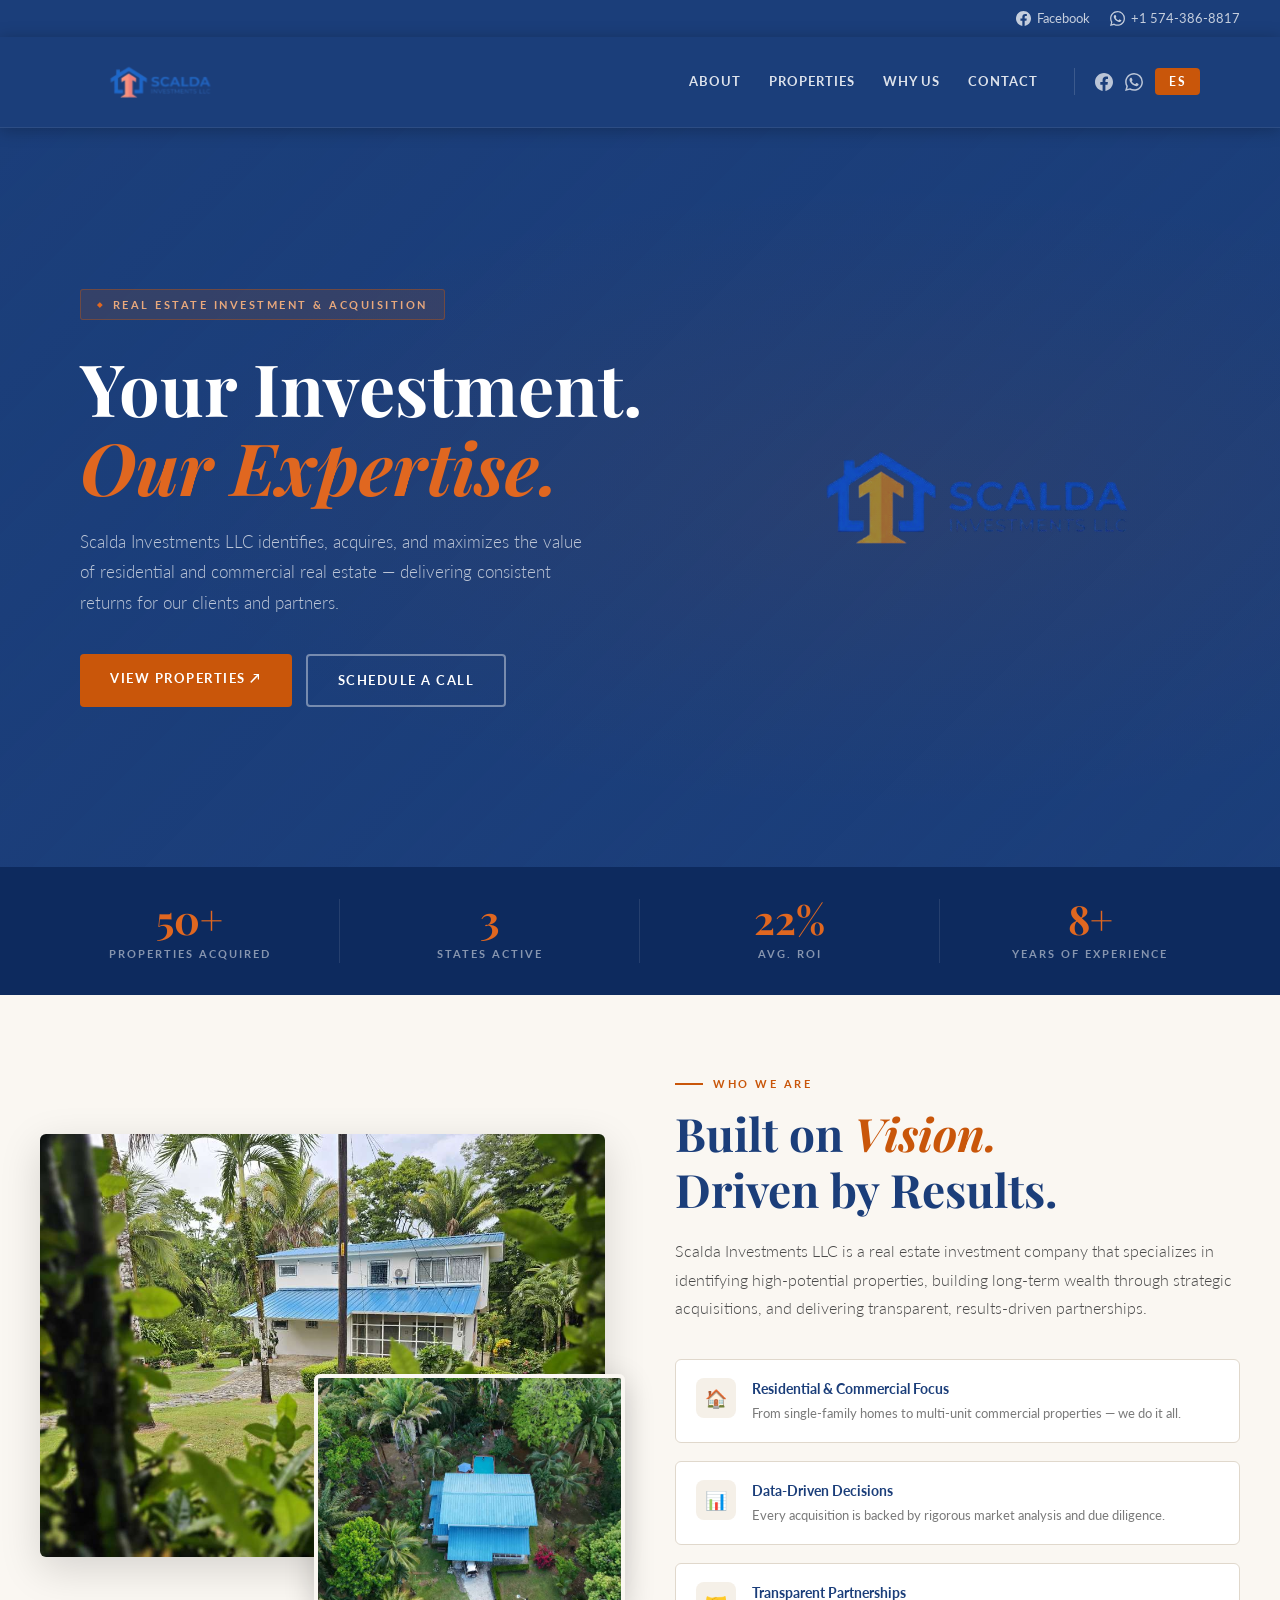
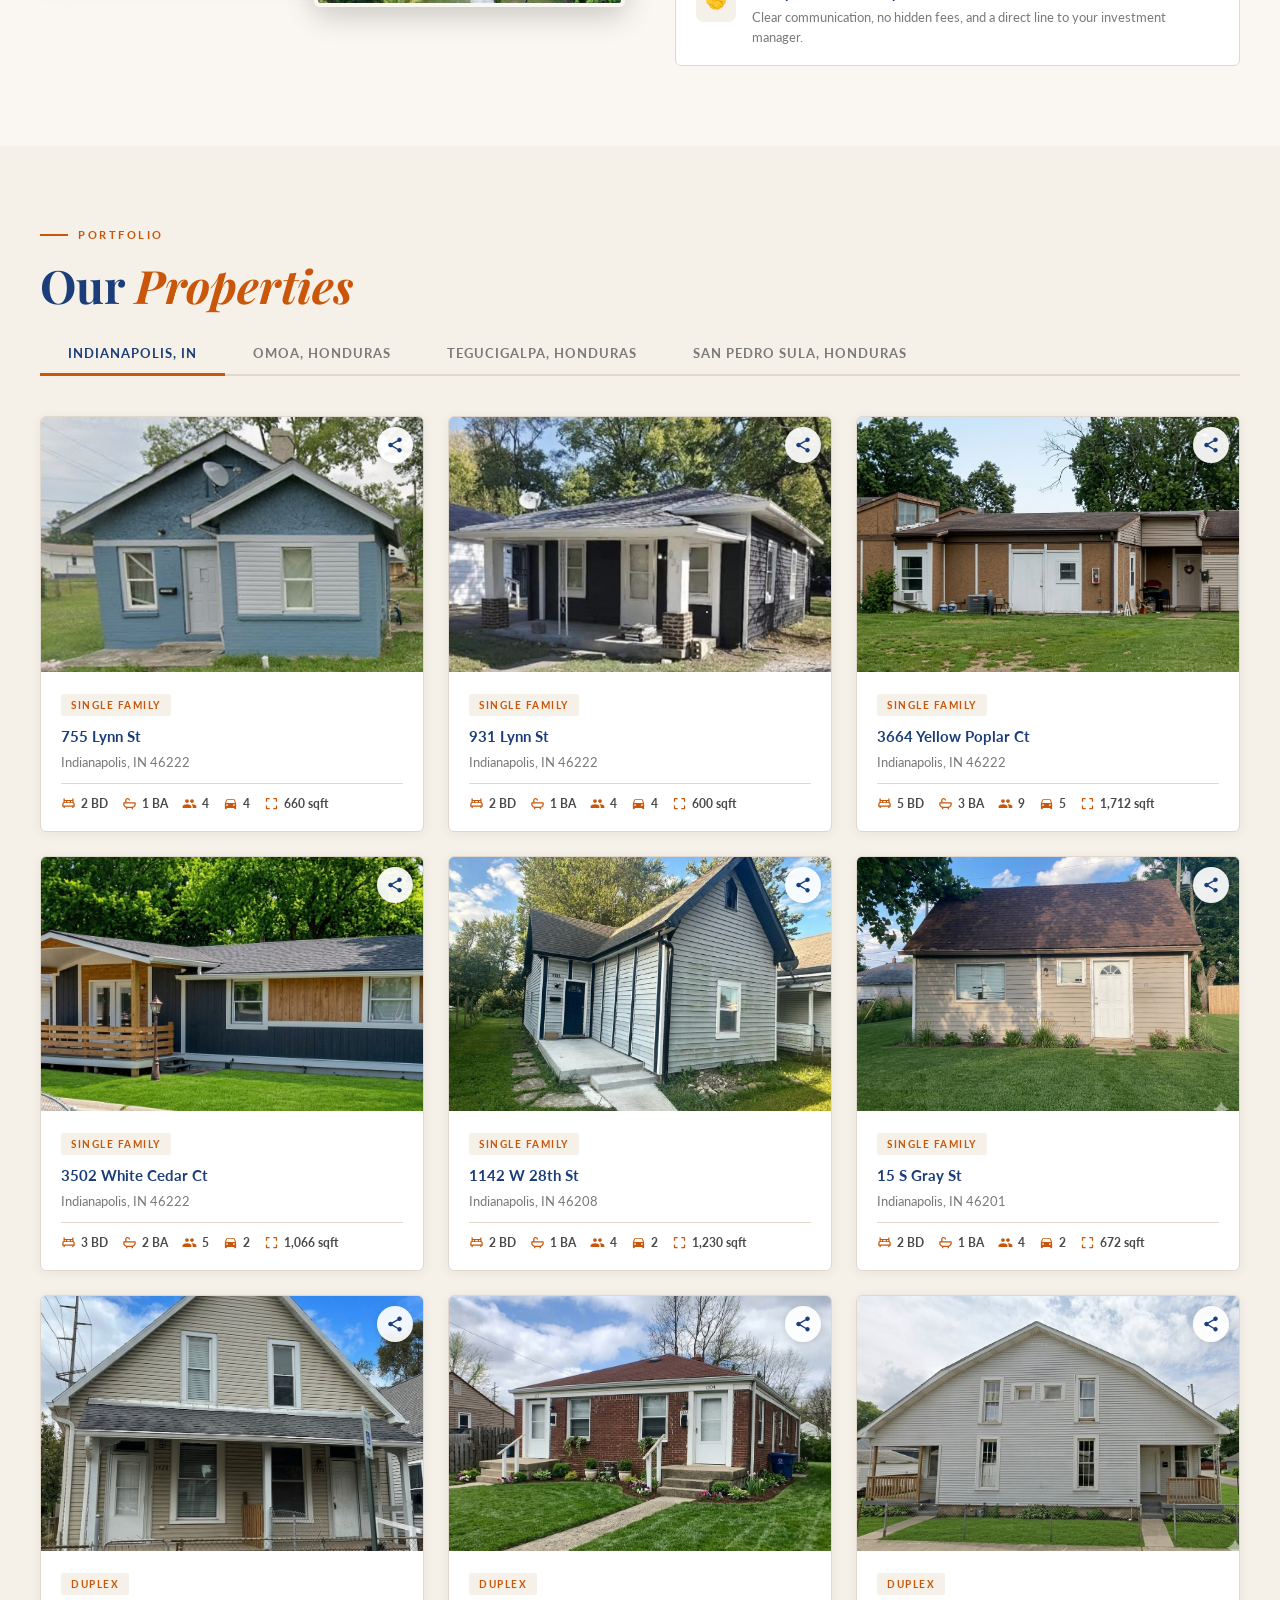
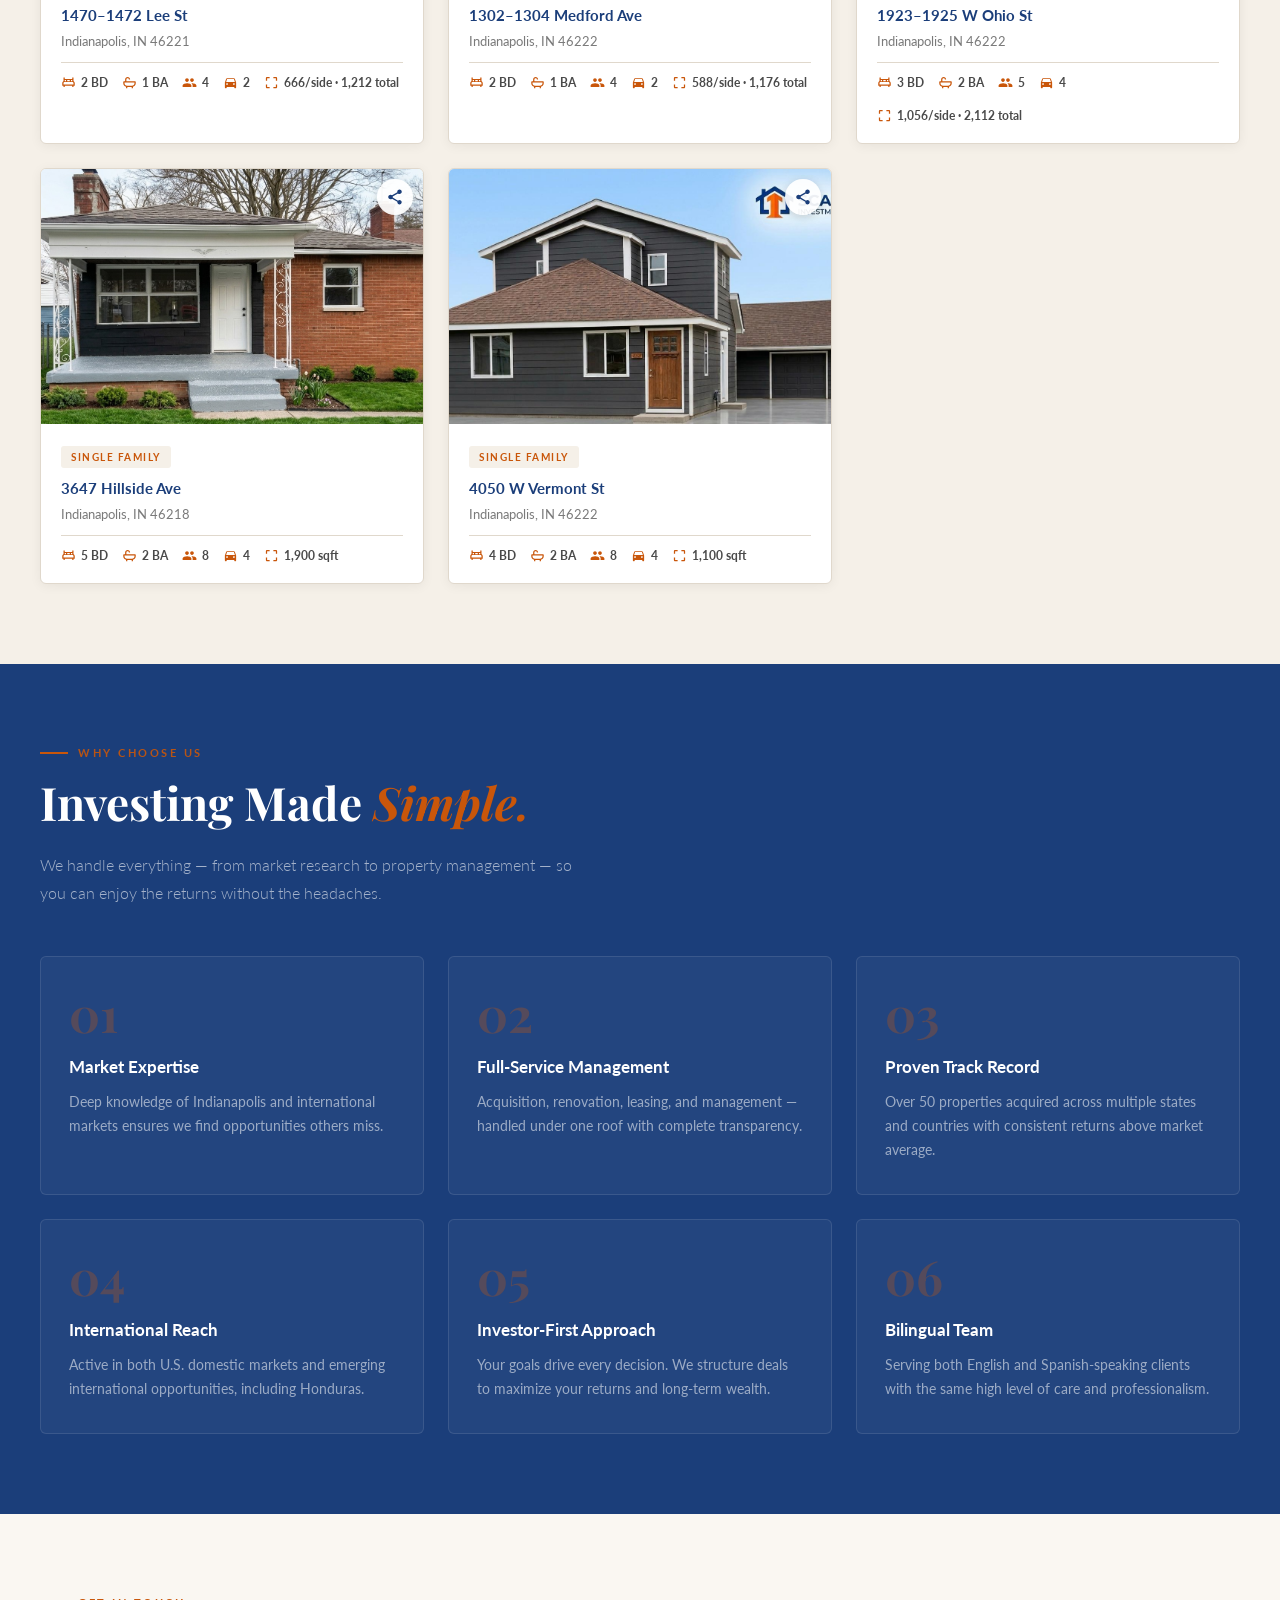
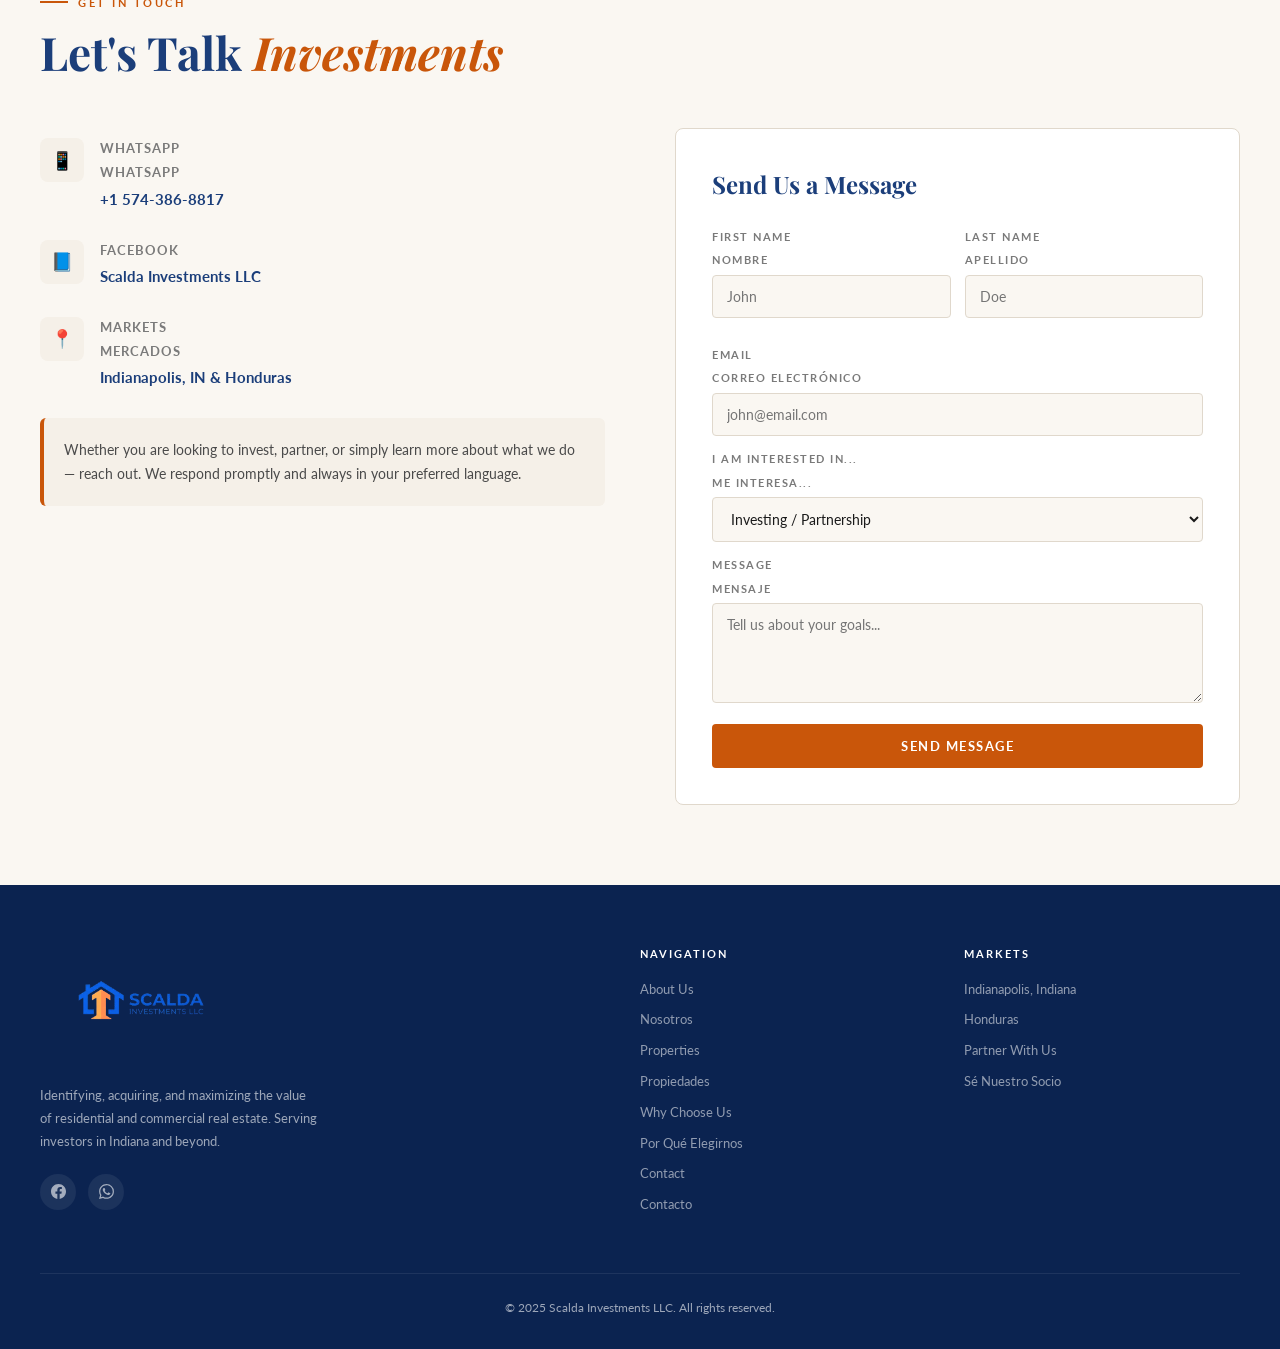
==== commit 0ad4ef06: "adding share button" ====
--- a/index.html
+++ b/index.html
@@ -423,6 +423,7 @@
       box-shadow: 0 2px 12px rgba(0,0,0,0.06);
       transition: transform 0.2s, box-shadow 0.2s;
       border: 1px solid var(--border);
+      position: relative;
     }
     .prop-card:hover {
       transform: translateY(-4px);
@@ -481,6 +482,205 @@
       height: 15px;
       fill: var(--orange);
       flex-shrink: 0;
+    }
+
+    /* ── SHARE BUTTON on card ── */
+    .prop-share-btn {
+      position: absolute;
+      top: 10px;
+      right: 10px;
+      background: rgba(255,255,255,0.92);
+      border: none;
+      border-radius: 50%;
+      width: 36px;
+      height: 36px;
+      display: flex;
+      align-items: center;
+      justify-content: center;
+      cursor: pointer;
+      box-shadow: 0 2px 8px rgba(0,0,0,0.15);
+      transition: background 0.2s, transform 0.15s;
+      z-index: 2;
+    }
+    .prop-share-btn:hover {
+      background: var(--orange);
+      transform: scale(1.1);
+    }
+    .prop-share-btn:hover svg { fill: #fff; }
+    .prop-share-btn svg {
+      width: 18px;
+      height: 18px;
+      fill: var(--navy);
+      flex-shrink: 0;
+      transition: fill 0.2s;
+    }
+
+    /* ── SHARE MODAL OVERLAY ── */
+    .share-overlay {
+      display: none;
+      position: fixed;
+      inset: 0;
+      background: rgba(0,0,0,0.55);
+      z-index: 9999;
+      align-items: center;
+      justify-content: center;
+      padding: 20px;
+    }
+    .share-overlay.open { display: flex; }
+
+    .share-modal {
+      background: #fff;
+      border-radius: 12px;
+      padding: 32px 28px 28px;
+      max-width: 440px;
+      width: 100%;
+      box-shadow: 0 24px 60px rgba(0,0,0,0.25);
+      position: relative;
+    }
+    .share-close {
+      position: absolute;
+      top: 16px;
+      right: 16px;
+      background: var(--cream);
+      border: none;
+      border-radius: 50%;
+      width: 32px;
+      height: 32px;
+      cursor: pointer;
+      font-size: 18px;
+      display: flex;
+      align-items: center;
+      justify-content: center;
+      color: var(--text-mid);
+      transition: background 0.2s;
+    }
+    .share-close:hover { background: var(--border); }
+
+    .share-modal h3 {
+      font-family: 'Playfair Display', serif;
+      font-size: 20px;
+      color: var(--navy);
+      margin-bottom: 4px;
+      padding-right: 36px;
+    }
+    .share-prop-subtitle {
+      font-size: 13px;
+      color: var(--text-light);
+      margin-bottom: 22px;
+    }
+
+    .share-copy-row {
+      display: flex;
+      gap: 8px;
+      margin-bottom: 22px;
+    }
+    .share-link-box {
+      flex: 1;
+      padding: 10px 12px;
+      border: 1px solid var(--border);
+      border-radius: 5px;
+      font-size: 12px;
+      color: var(--text-mid);
+      background: var(--cream);
+      overflow: hidden;
+      white-space: nowrap;
+      text-overflow: ellipsis;
+      font-family: 'Lato', sans-serif;
+    }
+    .share-copy-btn {
+      padding: 10px 16px;
+      background: var(--navy);
+      color: #fff;
+      border: none;
+      border-radius: 5px;
+      font-size: 12px;
+      font-weight: 700;
+      letter-spacing: 1px;
+      text-transform: uppercase;
+      cursor: pointer;
+      white-space: nowrap;
+      font-family: 'Lato', sans-serif;
+      transition: background 0.2s;
+    }
+    .share-copy-btn:hover { background: var(--navy-light); }
+    .share-copy-btn.copied { background: #2e7d32; }
+
+    .share-divider {
+      display: flex;
+      align-items: center;
+      gap: 12px;
+      margin-bottom: 18px;
+    }
+    .share-divider::before,
+    .share-divider::after {
+      content: '';
+      flex: 1;
+      height: 1px;
+      background: var(--border);
+    }
+    .share-divider span {
+      font-size: 11px;
+      color: var(--text-light);
+      font-weight: 700;
+      letter-spacing: 1px;
+      text-transform: uppercase;
+    }
+
+    .share-options {
+      display: grid;
+      grid-template-columns: 1fr 1fr;
+      gap: 10px;
+    }
+    .share-opt-btn {
+      display: flex;
+      align-items: center;
+      gap: 10px;
+      padding: 12px 16px;
+      border: 1px solid var(--border);
+      border-radius: 7px;
+      background: #fff;
+      cursor: pointer;
+      font-size: 13px;
+      font-weight: 700;
+      color: var(--text-dark);
+      font-family: 'Lato', sans-serif;
+      transition: border-color 0.2s, background 0.2s, transform 0.15s;
+      text-align: left;
+    }
+    .share-opt-btn:hover {
+      border-color: var(--orange);
+      background: #fff8f4;
+      transform: translateY(-1px);
+    }
+    .share-opt-btn .opt-icon {
+      width: 36px;
+      height: 36px;
+      border-radius: 8px;
+      display: flex;
+      align-items: center;
+      justify-content: center;
+      flex-shrink: 0;
+    }
+    .share-opt-btn .opt-icon svg { width: 20px; height: 20px; fill: #fff; }
+    .opt-icon-wa  { background: #25d366; }
+    .opt-icon-email { background: var(--navy); }
+    .opt-icon-sms { background: #5856d6; }
+    .opt-icon-fb  { background: #1877f2; }
+
+    .share-opt-btn .opt-label {
+      display: flex;
+      flex-direction: column;
+      gap: 1px;
+    }
+    .share-opt-btn .opt-label span:first-child {
+      font-size: 13px;
+      font-weight: 700;
+      color: var(--text-dark);
+    }
+    .share-opt-btn .opt-label span:last-child {
+      font-size: 11px;
+      color: var(--text-light);
+      font-weight: 400;
     }
 
     /* ── PROP SUBTABS ── */
@@ -752,6 +952,7 @@
       .form-row { grid-template-columns: 1fr; }
       section { padding: 60px 20px; }
       .topbar { padding: 8px 20px; }
+      .share-options { grid-template-columns: 1fr; }
     }
   </style>
 </head>
@@ -775,8 +976,69 @@
       <symbol id="icon-sqft" viewBox="0 0 24 24">
         <path d="M3 5v4h2V5h4V3H5c-1.1 0-2 .9-2 2zm2 10H3v4c0 1.1.9 2 2 2h4v-2H5v-4zm14 4h-4v2h4c1.1 0 2-.9 2-2v-4h-2v4zm0-16h-4v2h4v4h2V5c0-1.1-.9-2-2-2z"/>
       </symbol>
+      <symbol id="icon-share" viewBox="0 0 24 24">
+        <path d="M18 16.08c-.76 0-1.44.3-1.96.77L8.91 12.7c.05-.23.09-.46.09-.7s-.04-.47-.09-.7l7.05-4.11c.54.5 1.25.81 2.04.81 1.66 0 3-1.34 3-3s-1.34-3-3-3-3 1.34-3 3c0 .24.04.47.09.7L8.04 9.81C7.5 9.31 6.79 9 6 9c-1.66 0-3 1.34-3 3s1.34 3 3 3c.79 0 1.5-.31 2.04-.81l7.12 4.16c-.05.21-.08.43-.08.65 0 1.61 1.31 2.92 2.92 2.92s2.92-1.31 2.92-2.92S19.61 16.08 18 16.08z"/>
+      </symbol>
     </defs>
   </svg>
+
+  <!-- ── SHARE MODAL ── -->
+  <div class="share-overlay" id="shareOverlay" role="dialog" aria-modal="true" aria-labelledby="shareModalTitle">
+    <div class="share-modal">
+      <button class="share-close" onclick="closeShareModal()" aria-label="Close share dialog">✕</button>
+      <h3 id="shareModalTitle">Share this Property</h3>
+      <div class="share-prop-subtitle" id="shareModalSubtitle"></div>
+
+      <div class="share-copy-row">
+        <div class="share-link-box" id="shareLinkBox"></div>
+        <button class="share-copy-btn" id="shareCopyBtn" onclick="copyShareLink()">Copy</button>
+      </div>
+
+      <div class="share-divider"><span>Or share via</span></div>
+
+      <div class="share-options">
+        <button class="share-opt-btn" onclick="shareViaWhatsApp()">
+          <div class="opt-icon opt-icon-wa">
+            <svg viewBox="0 0 24 24"><path d="M17.472 14.382c-.297-.149-1.758-.867-2.03-.967-.273-.099-.471-.148-.67.15-.197.297-.767.966-.94 1.164-.173.199-.347.223-.644.075-.297-.15-1.255-.463-2.39-1.475-.883-.788-1.48-1.761-1.653-2.059-.173-.297-.018-.458.13-.606.134-.133.298-.347.446-.52.149-.174.198-.298.298-.497.099-.198.05-.371-.025-.52-.075-.149-.669-1.612-.916-2.207-.242-.579-.487-.5-.669-.51-.173-.008-.371-.01-.57-.01-.198 0-.52.074-.792.372-.272.297-1.04 1.016-1.04 2.479 0 1.462 1.065 2.875 1.213 3.074.149.198 2.096 3.2 5.077 4.487.709.306 1.262.489 1.694.625.712.227 1.36.195 1.871.118.571-.085 1.758-.719 2.006-1.413.248-.694.248-1.289.173-1.413-.074-.124-.272-.198-.57-.347m-5.421 7.403h-.004a9.87 9.87 0 01-5.031-1.378l-.361-.214-3.741.982.998-3.648-.235-.374a9.86 9.86 0 01-1.51-5.26c.001-5.45 4.436-9.884 9.888-9.884 2.64 0 5.122 1.03 6.988 2.898a9.825 9.825 0 012.893 6.994c-.003 5.45-4.437 9.884-9.885 9.884m8.413-18.297A11.815 11.815 0 0012.05 0C5.495 0 .16 5.335.157 11.892c0 2.096.547 4.142 1.588 5.945L.057 24l6.305-1.654a11.882 11.882 0 005.683 1.448h.005c6.554 0 11.89-5.335 11.893-11.893a11.821 11.821 0 00-3.48-8.413z"/></svg>
+          </div>
+          <div class="opt-label">
+            <span>WhatsApp</span>
+            <span>Send a message</span>
+          </div>
+        </button>
+
+        <button class="share-opt-btn" onclick="shareViaEmail()">
+          <div class="opt-icon opt-icon-email">
+            <svg viewBox="0 0 24 24"><path d="M20 4H4c-1.1 0-2 .9-2 2v12c0 1.1.9 2 2 2h16c1.1 0 2-.9 2-2V6c0-1.1-.9-2-2-2zm0 4l-8 5-8-5V6l8 5 8-5v2z"/></svg>
+          </div>
+          <div class="opt-label">
+            <span>Email</span>
+            <span>Send via email</span>
+          </div>
+        </button>
+
+        <button class="share-opt-btn" onclick="shareViaSMS()">
+          <div class="opt-icon opt-icon-sms">
+            <svg viewBox="0 0 24 24"><path d="M20 2H4c-1.1 0-2 .9-2 2v18l4-4h14c1.1 0 2-.9 2-2V4c0-1.1-.9-2-2-2zm-2 12H6v-2h12v2zm0-3H6V9h12v2zm0-3H6V6h12v2z"/></svg>
+          </div>
+          <div class="opt-label">
+            <span>SMS / Text</span>
+            <span>Send a text</span>
+          </div>
+        </button>
+
+        <button class="share-opt-btn" onclick="shareViaFacebook()">
+          <div class="opt-icon opt-icon-fb">
+            <svg viewBox="0 0 24 24"><path d="M24 12.073c0-6.627-5.373-12-12-12s-12 5.373-12 12c0 5.99 4.388 10.954 10.125 11.854v-8.385H7.078v-3.47h3.047V9.43c0-3.007 1.792-4.669 4.533-4.669 1.312 0 2.686.235 2.686.235v2.953H15.83c-1.491 0-1.956.925-1.956 1.874v2.25h3.328l-.532 3.47h-2.796v8.385C19.612 23.027 24 18.062 24 12.073z"/></svg>
+          </div>
+          <div class="opt-label">
+            <span>Facebook</span>
+            <span>Post or message</span>
+          </div>
+        </button>
+      </div>
+    </div>
+  </div>
 
   <!-- ── TOP BAR ── -->
   <div class="topbar">
@@ -938,7 +1200,8 @@
       <div class="prop-panel active" id="panel-indy">
         <div class="prop-grid">
 
-          <div class="prop-card">
+          <div class="prop-card" data-addr="755 Lynn St" data-city="Indianapolis, IN 46222" data-details="2 BD · 1 BA · 660 sqft">
+            <button class="prop-share-btn" onclick="openShareModal(this)" aria-label="Share this property"><svg><use href="#icon-share"/></svg></button>
             <img class="prop-img" src="755Lynn.jpeg" alt="755 Lynn St"/>
             <div class="prop-info">
               <span class="prop-tag" data-lang="en">Single Family</span>
@@ -955,7 +1218,8 @@
             </div>
           </div>
 
-          <div class="prop-card">
+          <div class="prop-card" data-addr="931 Lynn St" data-city="Indianapolis, IN 46222" data-details="2 BD · 1 BA · 600 sqft">
+            <button class="prop-share-btn" onclick="openShareModal(this)" aria-label="Share this property"><svg><use href="#icon-share"/></svg></button>
             <img class="prop-img" src="931Lynn.jpeg" alt="931 Lynn St"/>
             <div class="prop-info">
               <span class="prop-tag" data-lang="en">Single Family</span>
@@ -972,7 +1236,8 @@
             </div>
           </div>
 
-          <div class="prop-card">
+          <div class="prop-card" data-addr="3664 Yellow Poplar Ct" data-city="Indianapolis, IN 46222" data-details="5 BD · 3 BA · 1,712 sqft">
+            <button class="prop-share-btn" onclick="openShareModal(this)" aria-label="Share this property"><svg><use href="#icon-share"/></svg></button>
             <img class="prop-img" src="3664Yellow.jpeg" alt="3664 Yellow Poplar Ct"/>
             <div class="prop-info">
               <span class="prop-tag" data-lang="en">Single Family</span>
@@ -989,7 +1254,8 @@
             </div>
           </div>
 
-          <div class="prop-card">
+          <div class="prop-card" data-addr="3502 White Cedar Ct" data-city="Indianapolis, IN 46222" data-details="3 BD · 2 BA · 1,066 sqft">
+            <button class="prop-share-btn" onclick="openShareModal(this)" aria-label="Share this property"><svg><use href="#icon-share"/></svg></button>
             <img class="prop-img" src="3502WhiteCedar.jpeg" alt="3502 White Cedar Ct"/>
             <div class="prop-info">
               <span class="prop-tag" data-lang="en">Single Family</span>
@@ -1006,7 +1272,8 @@
             </div>
           </div>
 
-          <div class="prop-card">
+          <div class="prop-card" data-addr="1142 W 28th St" data-city="Indianapolis, IN 46208" data-details="2 BD · 1 BA · 1,230 sqft">
+            <button class="prop-share-btn" onclick="openShareModal(this)" aria-label="Share this property"><svg><use href="#icon-share"/></svg></button>
             <img class="prop-img" src="1142W_28th.jpeg" alt="1142 W 28th St"/>
             <div class="prop-info">
               <span class="prop-tag" data-lang="en">Single Family</span>
@@ -1023,7 +1290,8 @@
             </div>
           </div>
 
-          <div class="prop-card">
+          <div class="prop-card" data-addr="15 S Gray St" data-city="Indianapolis, IN 46201" data-details="2 BD · 1 BA · 672 sqft">
+            <button class="prop-share-btn" onclick="openShareModal(this)" aria-label="Share this property"><svg><use href="#icon-share"/></svg></button>
             <img class="prop-img" src="15S_Gray.jpeg" alt="15 S Gray St"/>
             <div class="prop-info">
               <span class="prop-tag" data-lang="en">Single Family</span>
@@ -1040,7 +1308,8 @@
             </div>
           </div>
 
-          <div class="prop-card">
+          <div class="prop-card" data-addr="1470–1472 Lee St" data-city="Indianapolis, IN 46221" data-details="2 BD · 1 BA · Duplex · 1,212 sqft total">
+            <button class="prop-share-btn" onclick="openShareModal(this)" aria-label="Share this property"><svg><use href="#icon-share"/></svg></button>
             <img class="prop-img" src="1470-1472Lee.jpeg" alt="1470-1472 Lee St"/>
             <div class="prop-info">
               <span class="prop-tag" data-lang="en">Duplex</span>
@@ -1057,7 +1326,8 @@
             </div>
           </div>
 
-          <div class="prop-card">
+          <div class="prop-card" data-addr="1302–1304 Medford Ave" data-city="Indianapolis, IN 46222" data-details="2 BD · 1 BA · Duplex · 1,176 sqft total">
+            <button class="prop-share-btn" onclick="openShareModal(this)" aria-label="Share this property"><svg><use href="#icon-share"/></svg></button>
             <img class="prop-img" src="1302-1304Medford.jpeg" alt="1302-1304 Medford Ave"/>
             <div class="prop-info">
               <span class="prop-tag" data-lang="en">Duplex</span>
@@ -1074,7 +1344,8 @@
             </div>
           </div>
 
-          <div class="prop-card">
+          <div class="prop-card" data-addr="1923–1925 W Ohio St" data-city="Indianapolis, IN 46222" data-details="3 BD · 2 BA · Duplex · 2,112 sqft total">
+            <button class="prop-share-btn" onclick="openShareModal(this)" aria-label="Share this property"><svg><use href="#icon-share"/></svg></button>
             <img class="prop-img" src="1923-1925W_Ohio.jpeg" alt="1923-1925 W Ohio St"/>
             <div class="prop-info">
               <span class="prop-tag" data-lang="en">Duplex</span>
@@ -1091,7 +1362,8 @@
             </div>
           </div>
 
-          <div class="prop-card">
+          <div class="prop-card" data-addr="3647 Hillside Ave" data-city="Indianapolis, IN 46218" data-details="5 BD · 2 BA · 1,900 sqft">
+            <button class="prop-share-btn" onclick="openShareModal(this)" aria-label="Share this property"><svg><use href="#icon-share"/></svg></button>
             <img class="prop-img" src="3647Hillside.jpeg" alt="3647 Hillside Ave"/>
             <div class="prop-info">
               <span class="prop-tag" data-lang="en">Single Family</span>
@@ -1108,7 +1380,8 @@
             </div>
           </div>
 
-          <div class="prop-card">
+          <div class="prop-card" data-addr="4050 W Vermont St" data-city="Indianapolis, IN 46222" data-details="4 BD · 2 BA · 1,100 sqft">
+            <button class="prop-share-btn" onclick="openShareModal(this)" aria-label="Share this property"><svg><use href="#icon-share"/></svg></button>
             <img class="prop-img" src="4050W_Vermont.jpeg" alt="4050 W Vermont St"/>
             <div class="prop-info">
               <span class="prop-tag" data-lang="en">Single Family</span>
@@ -1135,7 +1408,8 @@
         </div>
         <div class="prop-subpanel active" id="subpanel-luna-mare">
           <div class="prop-grid">
-            <div class="prop-card">
+            <div class="prop-card" data-addr="Luna Mare" data-city="Omoa, Honduras" data-details="Scalda Investments property — Omoa, Honduras">
+              <button class="prop-share-btn" onclick="openShareModal(this)" aria-label="Share this property"><svg><use href="#icon-share"/></svg></button>
               <img class="prop-img" src="Omoa_big.jpeg" alt="Luna Mare — Ground View"/>
               <div class="prop-info">
                 <span class="prop-tag overseas" data-lang="en">Omoa · Honduras</span>
@@ -1145,7 +1419,8 @@
                 <div class="prop-city">Omoa, Honduras</div>
               </div>
             </div>
-            <div class="prop-card">
+            <div class="prop-card" data-addr="Luna Mare — Aerial View" data-city="Omoa, Honduras" data-details="Scalda Investments property — Omoa, Honduras">
+              <button class="prop-share-btn" onclick="openShareModal(this)" aria-label="Share this property"><svg><use href="#icon-share"/></svg></button>
               <img class="prop-img" src="Omoa_little.jpeg" alt="Luna Mare — Aerial View"/>
               <div class="prop-info">
                 <span class="prop-tag overseas" data-lang="en">Omoa · Honduras</span>
@@ -1280,7 +1555,7 @@
             </div>
           </div>
           <div style="margin-top: 16px; padding: 20px; background: var(--cream); border-radius: 6px; border-left: 4px solid var(--orange);">
-            <p style="font-size:14px; color: var(--text-mid); line-height: 1.7;" data-lang="en">Whether you're looking to invest, partner, or simply learn more about what we do — reach out. We respond promptly and always in your preferred language.</p>
+            <p style="font-size:14px; color: var(--text-mid); line-height: 1.7;" data-lang="en">Whether you are looking to invest, partner, or simply learn more about what we do — reach out. We respond promptly and always in your preferred language.</p>
             <p style="font-size:14px; color: var(--text-mid); line-height: 1.7;" data-lang="es">Ya sea que quieras invertir, asociarte o simplemente aprender más sobre lo que hacemos, contáctanos. Respondemos rápidamente y siempre en tu idioma preferido.</p>
           </div>
         </div>
@@ -1306,7 +1581,7 @@
             <input type="email" placeholder="john@email.com"/>
           </div>
           <div class="form-group">
-            <label data-lang="en">I'm interested in...</label>
+            <label data-lang="en">I am interested in...</label>
             <label data-lang="es">Me interesa...</label>
             <select>
               <option>Investing / Partnership</option>
@@ -1326,11 +1601,9 @@
     </div>
   </section>
 
-  <!-- ── FOOTER ── -->
   <footer>
     <div class="footer-inner">
       <div class="footer-grid">
-
         <div class="footer-brand">
           <a href="#top" class="footer-logo-link" title="Back to top">
             <img src="Logo_Scalda_Investments_LLC.png" alt="Scalda Investments LLC"/>
@@ -1346,7 +1619,6 @@
             </a>
           </div>
         </div>
-
         <div class="footer-col">
           <h4 data-lang="en">Navigation</h4>
           <h4 data-lang="es">Navegación</h4>
@@ -1359,7 +1631,6 @@
           <a href="#contact" data-lang="en">Contact</a>
           <a href="#contact" data-lang="es">Contacto</a>
         </div>
-
         <div class="footer-col">
           <h4 data-lang="en">Markets</h4>
           <h4 data-lang="es">Mercados</h4>
@@ -1368,7 +1639,6 @@
           <a href="#contact" data-lang="en">Partner With Us</a>
           <a href="#contact" data-lang="es">Sé Nuestro Socio</a>
         </div>
-
       </div>
       <div class="footer-bottom">
         <p>© 2025 Scalda Investments LLC. <span data-lang="en">All rights reserved.</span><span data-lang="es">Todos los derechos reservados.</span></p>
@@ -1377,105 +1647,119 @@
   </footer>
 
   <script>
-    let isSpanish = false;
-
+    var _shareAddr = '', _shareCity = '', _shareDetails = '';
+
+    function buildShareText() {
+      var t = 'Check out this property from Scalda Investments LLC!\n\n';
+      t += _shareAddr + '\n' + _shareCity;
+      if (_shareDetails) t += '\n' + _shareDetails;
+      t += '\n\nMore info: https://www.facebook.com/p/Scalda-Investments-LLC-100092336262180/';
+      return t;
+    }
+
+    function buildShareURL() {
+      return 'https://www.scaldainvestments.com/#properties';
+    }
+
+    function openShareModal(btn) {
+      var card = btn.closest('.prop-card');
+      _shareAddr    = card.getAttribute('data-addr') || '';
+      _shareCity    = card.getAttribute('data-city') || '';
+      _shareDetails = card.getAttribute('data-details') || '';
+      document.getElementById('shareModalSubtitle').textContent = _shareAddr + ' · ' + _shareCity;
+      document.getElementById('shareLinkBox').textContent = buildShareURL();
+      var copyBtn = document.getElementById('shareCopyBtn');
+      copyBtn.textContent = 'Copy';
+      copyBtn.classList.remove('copied');
+      document.getElementById('shareOverlay').classList.add('open');
+      document.body.style.overflow = 'hidden';
+    }
+
+    function closeShareModal() {
+      document.getElementById('shareOverlay').classList.remove('open');
+      document.body.style.overflow = '';
+    }
+
+    document.getElementById('shareOverlay').addEventListener('click', function(e) {
+      if (e.target === this) closeShareModal();
+    });
+
+    document.addEventListener('keydown', function(e) {
+      if (e.key === 'Escape') closeShareModal();
+    });
+
+    function copyShareLink() {
+      var url = buildShareURL();
+      var btn = document.getElementById('shareCopyBtn');
+      if (navigator.clipboard) {
+        navigator.clipboard.writeText(url).then(function() {
+          btn.textContent = 'Copied!'; btn.classList.add('copied');
+          setTimeout(function() { btn.textContent = 'Copy'; btn.classList.remove('copied'); }, 2000);
+        });
+      } else {
+        var el = document.createElement('textarea'); el.value = url;
+        document.body.appendChild(el); el.select(); document.execCommand('copy'); document.body.removeChild(el);
+        btn.textContent = 'Copied!'; btn.classList.add('copied');
+        setTimeout(function() { btn.textContent = 'Copy'; btn.classList.remove('copied'); }, 2000);
+      }
+    }
+
+    function shareViaWhatsApp() { window.open('https://wa.me/?text=' + encodeURIComponent(buildShareText()), '_blank'); }
+    function shareViaEmail() {
+      window.location.href = 'mailto:?subject=' + encodeURIComponent('Property from Scalda Investments: ' + _shareAddr) + '&body=' + encodeURIComponent(buildShareText());
+    }
+    function shareViaSMS() {
+      var sep = /iPhone|iPad|iPod/.test(navigator.userAgent) ? '&' : '?';
+      window.location.href = 'sms:' + sep + 'body=' + encodeURIComponent(buildShareText());
+    }
+    function shareViaFacebook() { window.open('https://www.facebook.com/sharer/sharer.php?u=' + encodeURIComponent(buildShareURL()), '_blank', 'width=600,height=400'); }
+
+    var isSpanish = false;
     function toggleLang() {
       isSpanish = !isSpanish;
       document.body.classList.toggle('lang-es', isSpanish);
       document.getElementById('langBtn').textContent = isSpanish ? 'EN' : 'ES';
       document.documentElement.lang = isSpanish ? 'es' : 'en';
-
-      document.querySelectorAll('nav > a').forEach(a => {
-        const lang = a.getAttribute('data-lang');
-        if (lang) a.style.display = (isSpanish ? lang === 'es' : lang === 'en') ? 'block' : 'none';
-      });
-
-      document.querySelectorAll('.prop-tab').forEach(btn => {
-        const lang = btn.getAttribute('data-lang');
-        if (lang) btn.style.display = (isSpanish ? lang === 'es' : lang === 'en') ? 'inline-block' : 'none';
-      });
-
-      document.querySelectorAll('.footer-col a[data-lang]').forEach(a => {
-        const lang = a.getAttribute('data-lang');
-        a.style.display = (isSpanish ? lang === 'es' : lang === 'en') ? 'block' : 'none';
-      });
-
-      document.querySelectorAll('.footer-col h4[data-lang]').forEach(h => {
-        const lang = h.getAttribute('data-lang');
-        h.style.display = (isSpanish ? lang === 'es' : lang === 'en') ? 'block' : 'none';
-      });
-
-      document.querySelectorAll('.hero-btns a[data-lang]').forEach(a => {
-        const lang = a.getAttribute('data-lang');
-        a.style.display = (isSpanish ? lang === 'es' : lang === 'en') ? 'inline-block' : 'none';
-      });
-
-      document.querySelectorAll('.btn-form[data-lang]').forEach(b => {
-        const lang = b.getAttribute('data-lang');
-        b.style.display = (isSpanish ? lang === 'es' : lang === 'en') ? 'block' : 'none';
-      });
-
-      document.querySelectorAll('[data-lang]').forEach(el => {
-        if (
-          el.classList.contains('prop-tab') ||
-          (el.tagName === 'A' && el.closest('nav')) ||
-          (el.tagName === 'A' && el.closest('.hero-btns')) ||
-          (el.tagName === 'BUTTON' && el.classList.contains('btn-form')) ||
-          (el.tagName === 'A' && el.closest('.footer-col')) ||
-          (el.tagName === 'H4' && el.closest('.footer-col'))
-        ) return;
-
-        const lang = el.getAttribute('data-lang');
-        if (!lang) return;
-        const show = isSpanish ? lang === 'es' : lang === 'en';
-        const isInline =
-          ['SPAN', 'EM', 'A'].includes(el.tagName) ||
-          el.classList.contains('prop-tag') ||
-          el.classList.contains('hero-eyebrow') ||
-          el.classList.contains('section-eyebrow') ||
-          el.classList.contains('btn-primary') ||
-          el.classList.contains('btn-secondary') ||
-          el.classList.contains('stat-label');
-
-        el.style.display = show ? (isInline ? 'inline-flex' : 'block') : 'none';
-
-        if (show && !['hero-eyebrow', 'section-eyebrow'].some(c => el.classList.contains(c))) {
-          if (
-            el.classList.contains('prop-tag') ||
-            el.classList.contains('btn-primary') ||
-            el.classList.contains('btn-secondary')
-          ) {
-            el.style.display = show ? 'inline-block' : 'none';
-          }
+      document.querySelectorAll('nav > a').forEach(function(a) { var l=a.getAttribute('data-lang'); if(l) a.style.display=(isSpanish?l==='es':l==='en')?'block':'none'; });
+      document.querySelectorAll('.prop-tab').forEach(function(b) { var l=b.getAttribute('data-lang'); if(l) b.style.display=(isSpanish?l==='es':l==='en')?'inline-block':'none'; });
+      document.querySelectorAll('.footer-col a[data-lang]').forEach(function(a) { var l=a.getAttribute('data-lang'); a.style.display=(isSpanish?l==='es':l==='en')?'block':'none'; });
+      document.querySelectorAll('.footer-col h4[data-lang]').forEach(function(h) { var l=h.getAttribute('data-lang'); h.style.display=(isSpanish?l==='es':l==='en')?'block':'none'; });
+      document.querySelectorAll('.hero-btns a[data-lang]').forEach(function(a) { var l=a.getAttribute('data-lang'); a.style.display=(isSpanish?l==='es':l==='en')?'inline-block':'none'; });
+      document.querySelectorAll('.btn-form[data-lang]').forEach(function(b) { var l=b.getAttribute('data-lang'); b.style.display=(isSpanish?l==='es':l==='en')?'block':'none'; });
+      document.querySelectorAll('[data-lang]').forEach(function(el) {
+        if(el.classList.contains('prop-tab')||(el.tagName==='A'&&el.closest('nav'))||(el.tagName==='A'&&el.closest('.hero-btns'))||(el.tagName==='BUTTON'&&el.classList.contains('btn-form'))||(el.tagName==='A'&&el.closest('.footer-col'))||(el.tagName==='H4'&&el.closest('.footer-col'))) return;
+        var l=el.getAttribute('data-lang'); if(!l) return;
+        var show=isSpanish?l==='es':l==='en';
+        var isInline=['SPAN','EM','A'].includes(el.tagName)||el.classList.contains('prop-tag')||el.classList.contains('hero-eyebrow')||el.classList.contains('section-eyebrow')||el.classList.contains('btn-primary')||el.classList.contains('btn-secondary')||el.classList.contains('stat-label');
+        el.style.display=show?(isInline?'inline-flex':'block'):'none';
+        if(show&&!['hero-eyebrow','section-eyebrow'].some(function(c){return el.classList.contains(c);})){
+          if(el.classList.contains('prop-tag')||el.classList.contains('btn-primary')||el.classList.contains('btn-secondary')) el.style.display=show?'inline-block':'none';
         }
       });
     }
 
-    document.querySelectorAll('.prop-tab').forEach(btn => {
-      btn.addEventListener('click', () => {
-        const tab = btn.getAttribute('data-tab');
-        document.querySelectorAll('.prop-tab').forEach(b => b.classList.remove('active'));
-        document.querySelectorAll('.prop-panel').forEach(p => p.classList.remove('active'));
-        document.querySelectorAll(`.prop-tab[data-tab="${tab}"]`).forEach(b => b.classList.add('active'));
-        document.getElementById(`panel-${tab}`).classList.add('active');
+    document.querySelectorAll('.prop-tab').forEach(function(btn) {
+      btn.addEventListener('click', function() {
+        var tab=btn.getAttribute('data-tab');
+        document.querySelectorAll('.prop-tab').forEach(function(b){b.classList.remove('active');});
+        document.querySelectorAll('.prop-panel').forEach(function(p){p.classList.remove('active');});
+        document.querySelectorAll('.prop-tab[data-tab="'+tab+'"]').forEach(function(b){b.classList.add('active');});
+        document.getElementById('panel-'+tab).classList.add('active');
       });
     });
 
-    document.querySelectorAll('.prop-subtab').forEach(btn => {
-      btn.addEventListener('click', () => {
-        const subtab = btn.getAttribute('data-subtab');
-        const panel = btn.closest('.prop-panel');
-        panel.querySelectorAll('.prop-subtab').forEach(b => b.classList.remove('active'));
-        panel.querySelectorAll('.prop-subpanel').forEach(p => p.classList.remove('active'));
+    document.querySelectorAll('.prop-subtab').forEach(function(btn) {
+      btn.addEventListener('click', function() {
+        var subtab=btn.getAttribute('data-subtab');
+        var panel=btn.closest('.prop-panel');
+        panel.querySelectorAll('.prop-subtab').forEach(function(b){b.classList.remove('active');});
+        panel.querySelectorAll('.prop-subpanel').forEach(function(p){p.classList.remove('active');});
         btn.classList.add('active');
-        document.getElementById(`subpanel-${subtab}`).classList.add('active');
+        document.getElementById('subpanel-'+subtab).classList.add('active');
       });
     });
 
-    document.querySelectorAll('[data-lang="es"]').forEach(el => {
-      el.style.display = 'none';
-    });
-  </script>
-
+    document.querySelectorAll('[data-lang="es"]').forEach(function(el){ el.style.display='none'; });
+  <\/script>
 </body>
 </html>
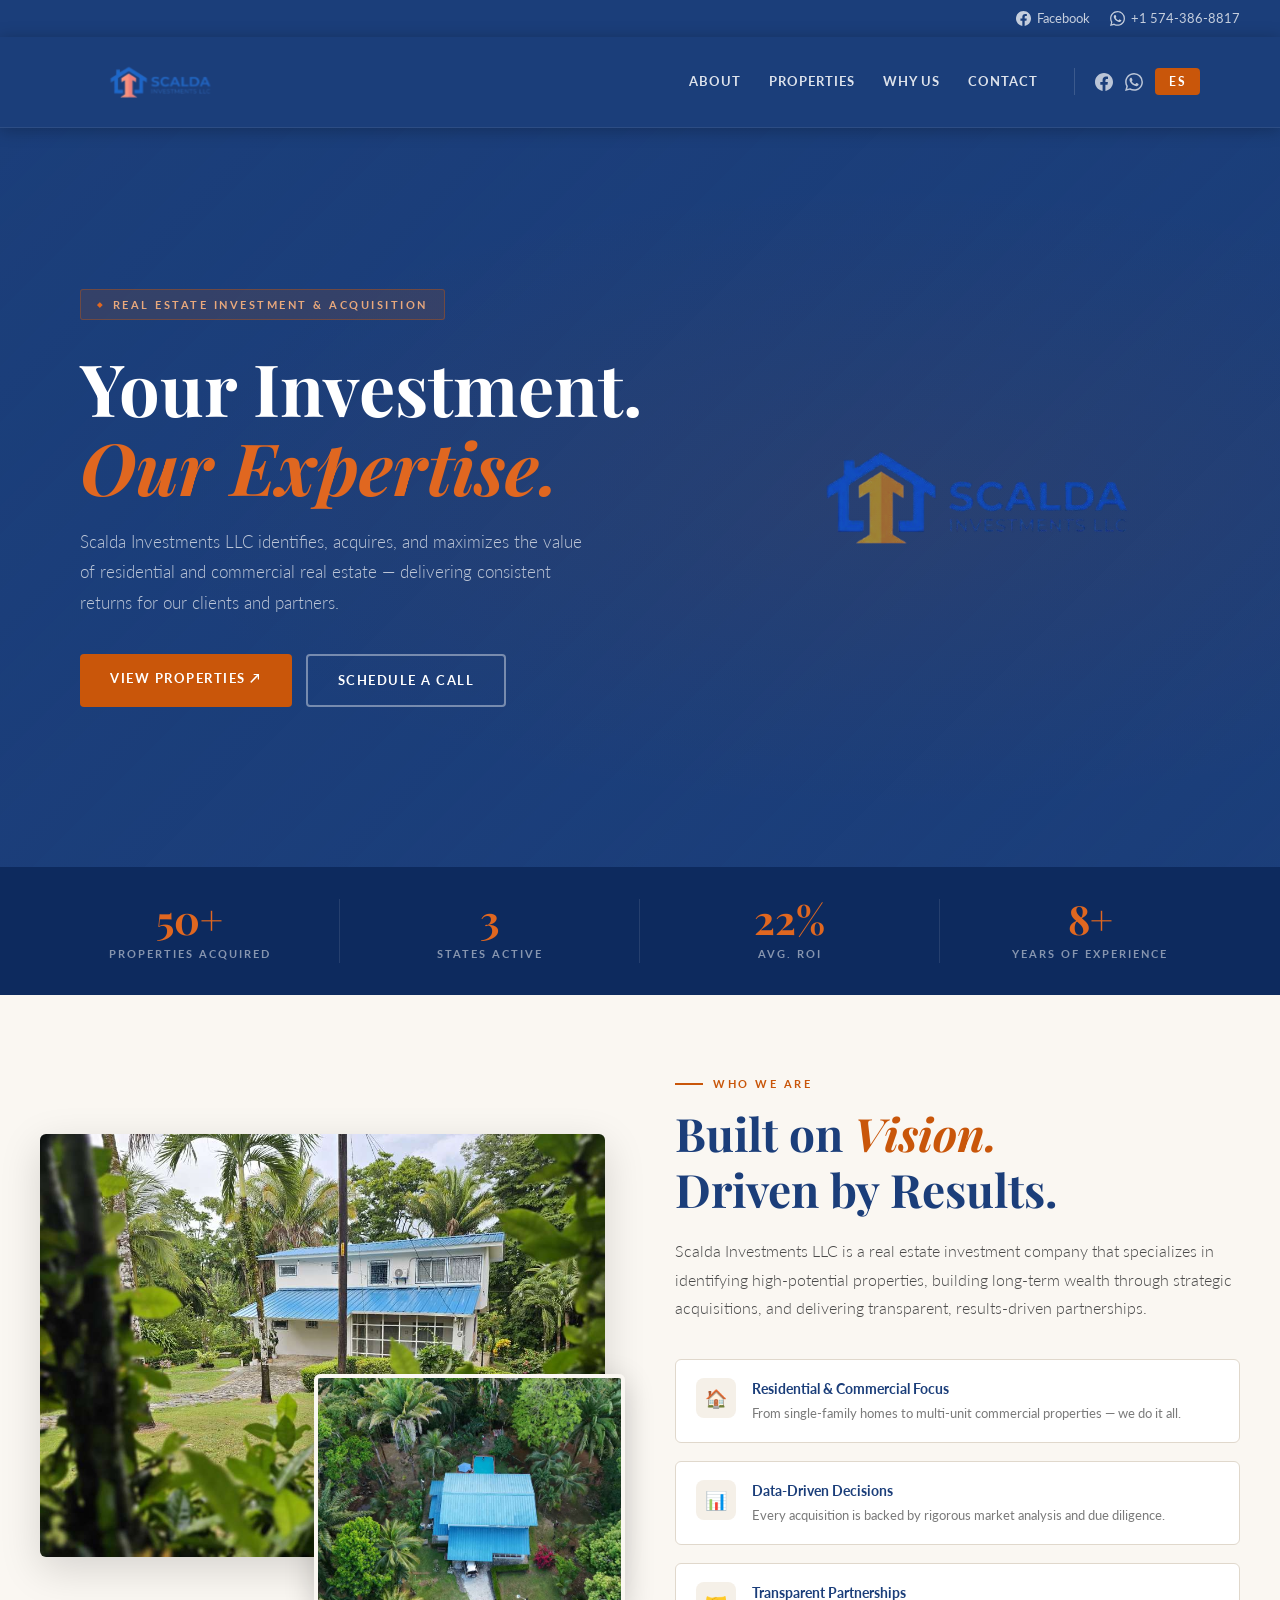
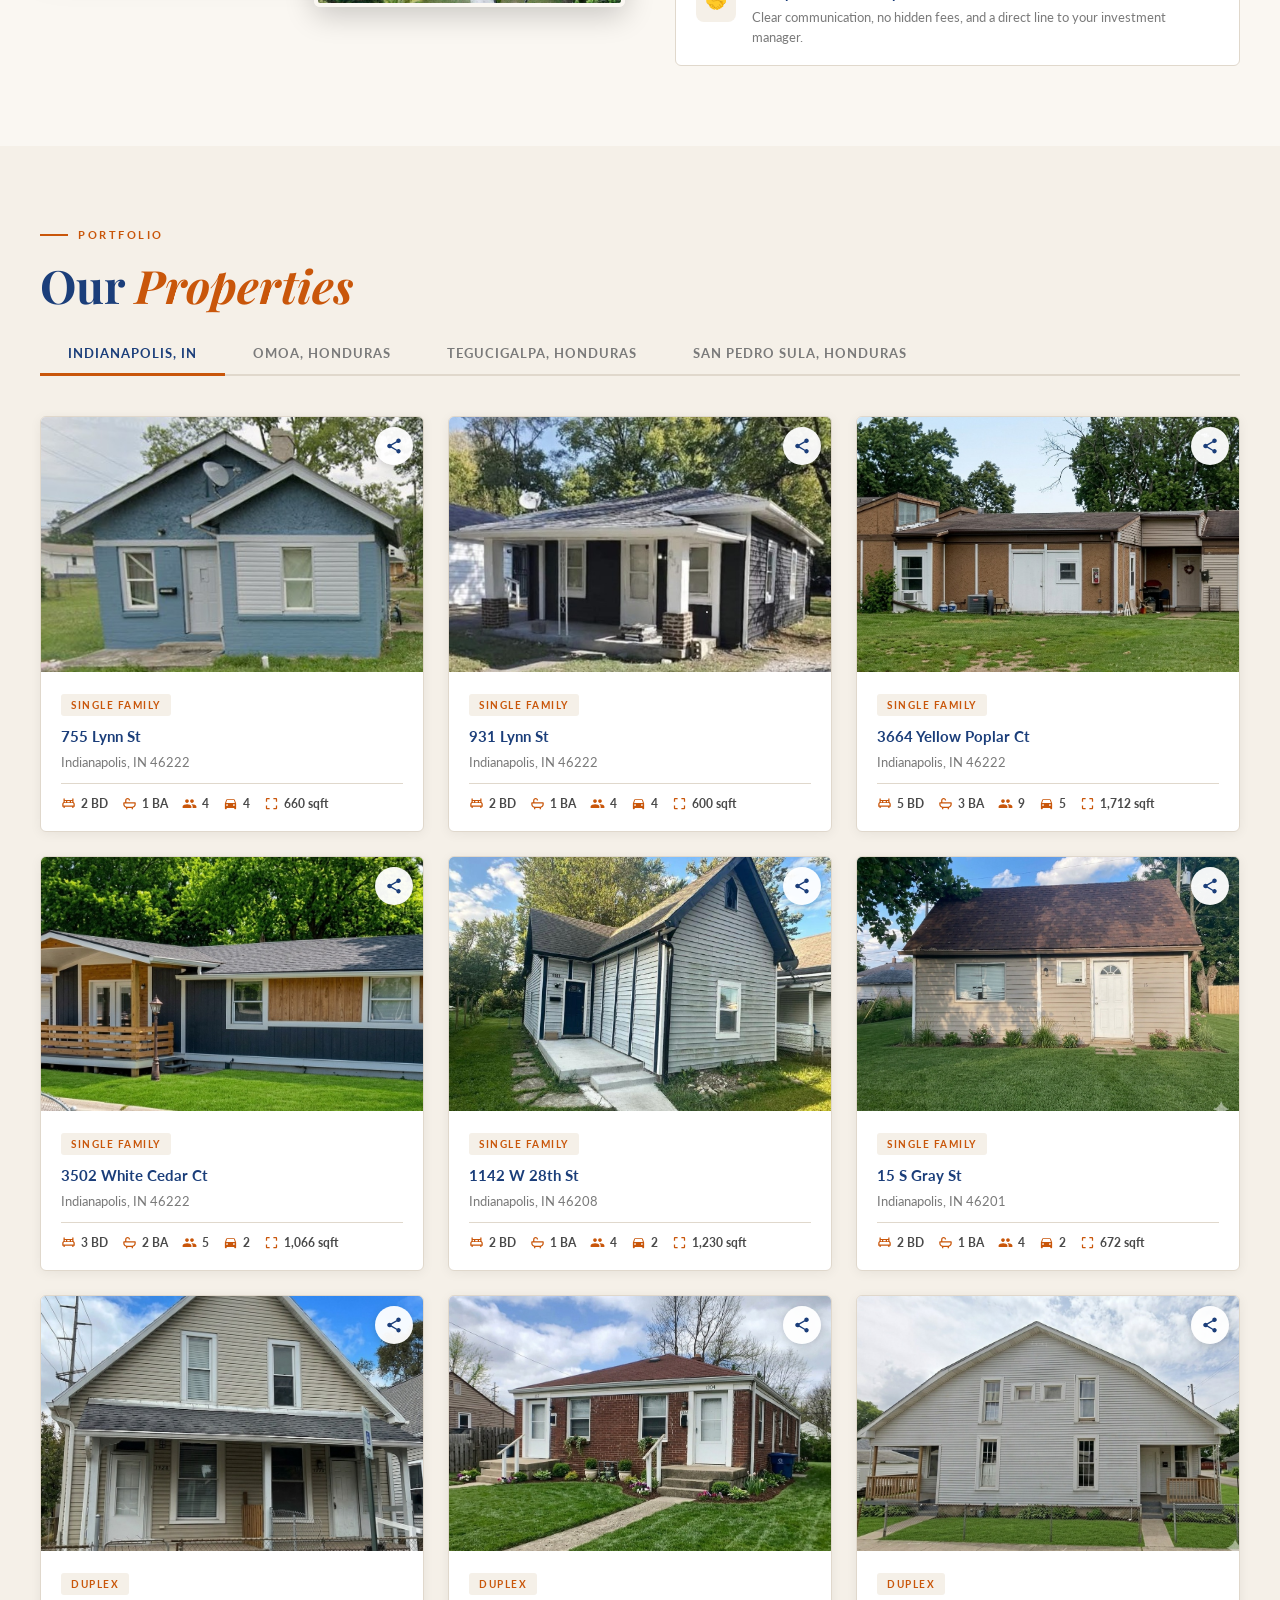
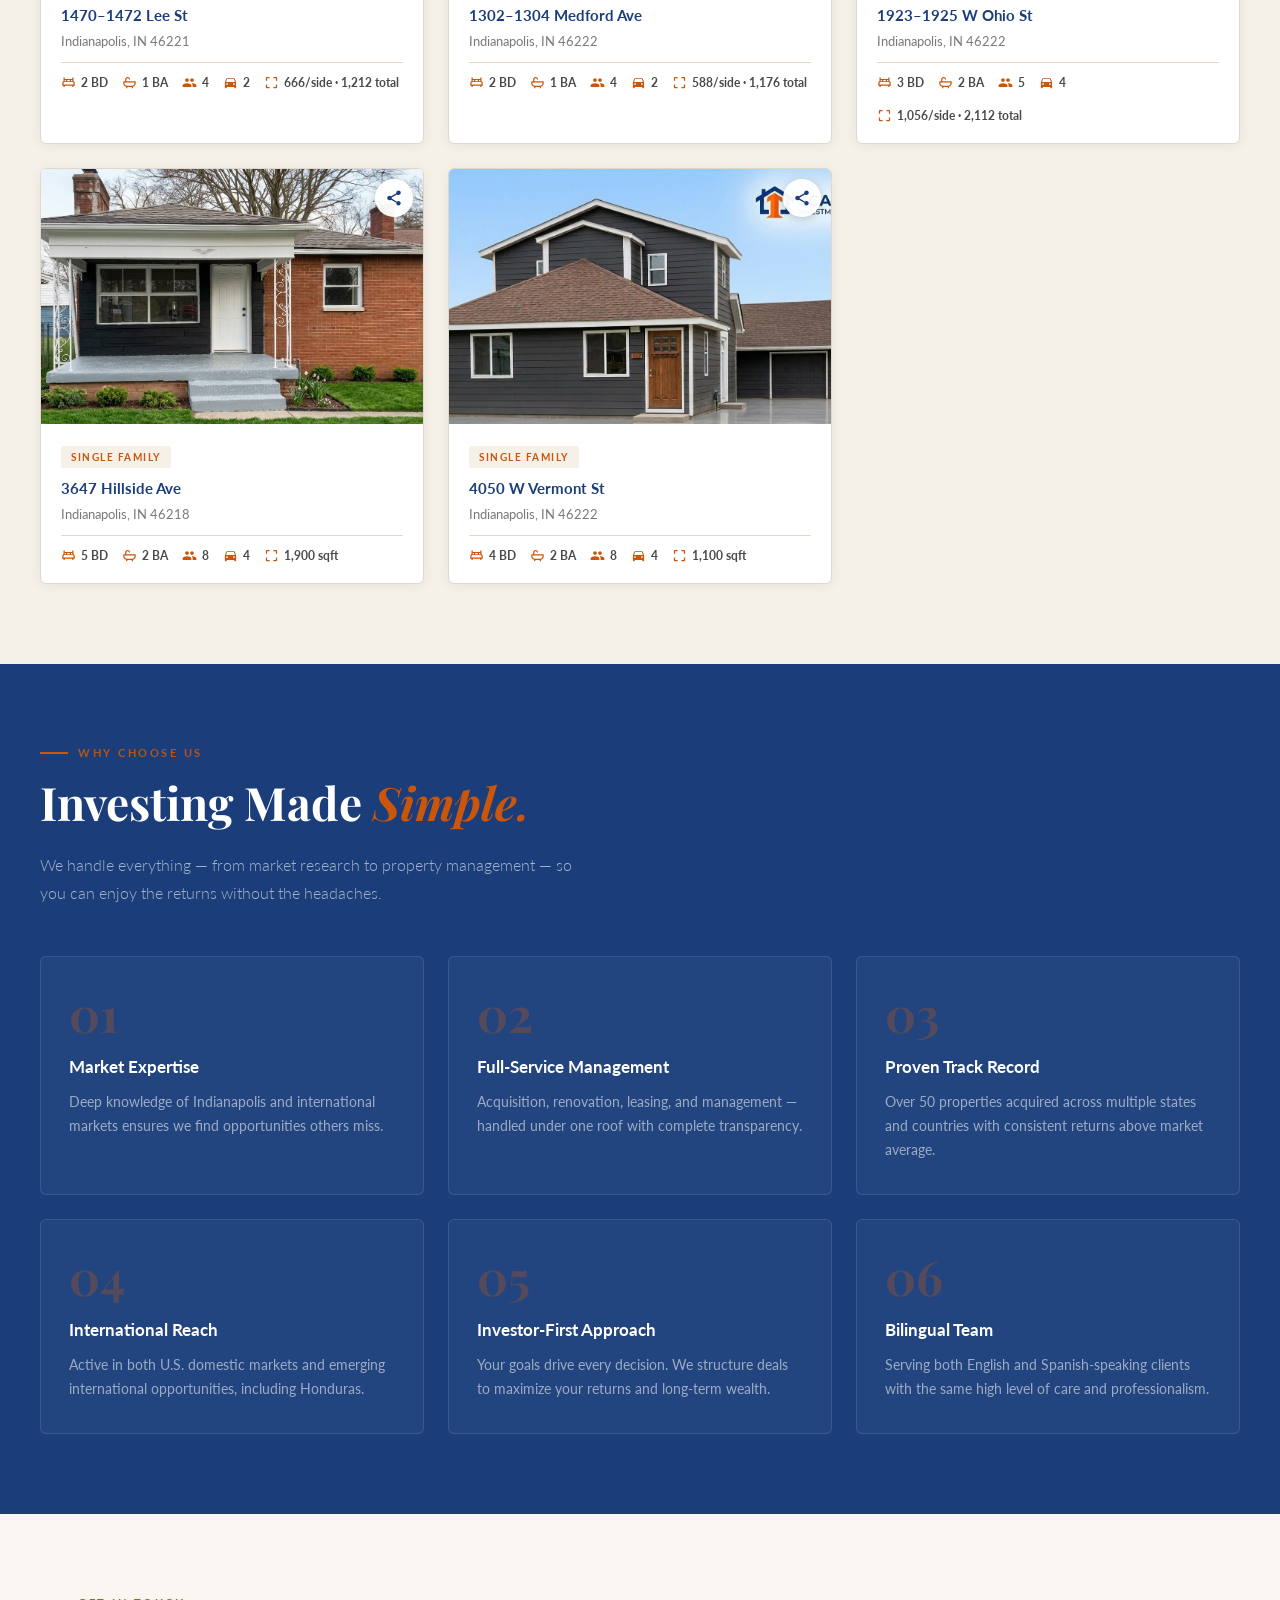
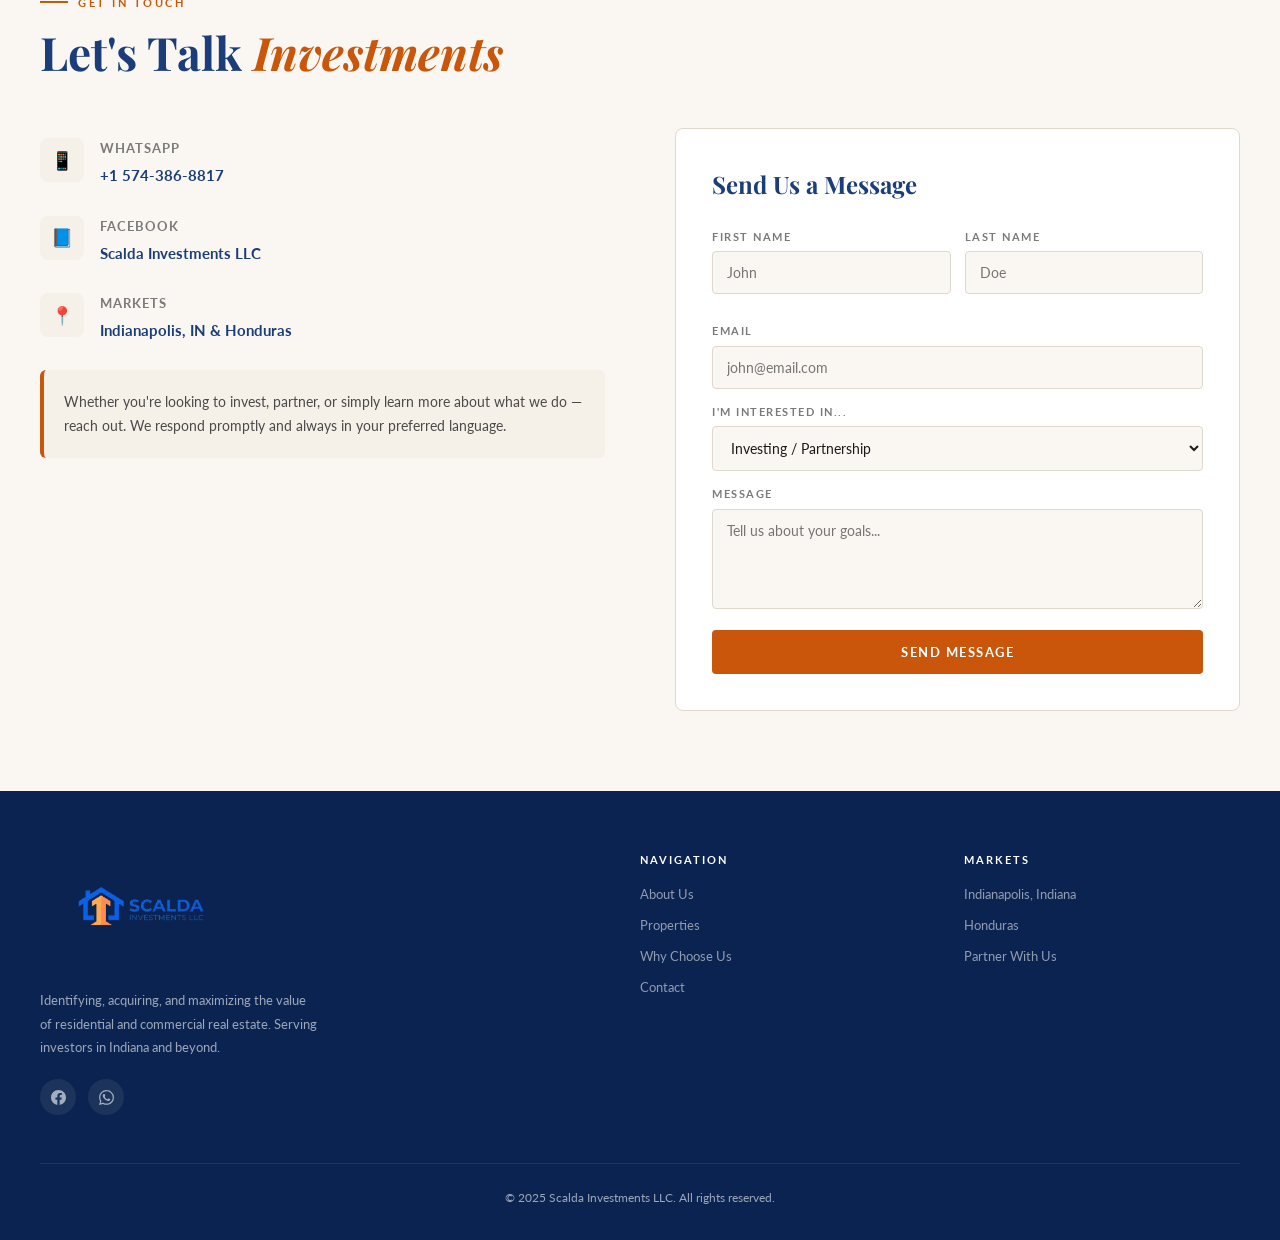
==== commit a3ff0fe7: "updating the share button again" ====
--- a/index.html
+++ b/index.html
@@ -484,38 +484,29 @@
       flex-shrink: 0;
     }
 
-    /* ── SHARE BUTTON on card ── */
+    /* ── SHARE BUTTON & MODAL ── */
     .prop-share-btn {
       position: absolute;
       top: 10px;
       right: 10px;
-      background: rgba(255,255,255,0.92);
+      background: rgba(255,255,255,0.95);
       border: none;
       border-radius: 50%;
-      width: 36px;
-      height: 36px;
+      width: 38px;
+      height: 38px;
       display: flex;
       align-items: center;
       justify-content: center;
       cursor: pointer;
-      box-shadow: 0 2px 8px rgba(0,0,0,0.15);
+      box-shadow: 0 2px 8px rgba(0,0,0,0.18);
       transition: background 0.2s, transform 0.15s;
-      z-index: 2;
-    }
-    .prop-share-btn:hover {
-      background: var(--orange);
-      transform: scale(1.1);
-    }
+      z-index: 5;
+      padding: 0;
+    }
+    .prop-share-btn:hover { background: var(--orange); transform: scale(1.08); }
     .prop-share-btn:hover svg { fill: #fff; }
-    .prop-share-btn svg {
-      width: 18px;
-      height: 18px;
-      fill: var(--navy);
-      flex-shrink: 0;
-      transition: fill 0.2s;
-    }
-
-    /* ── SHARE MODAL OVERLAY ── */
+    .prop-share-btn svg { width: 18px; height: 18px; fill: var(--navy); transition: fill 0.2s; }
+
     .share-overlay {
       display: none;
       position: fixed;
@@ -527,7 +518,6 @@
       padding: 20px;
     }
     .share-overlay.open { display: flex; }
-
     .share-modal {
       background: #fff;
       border-radius: 12px;
@@ -539,26 +529,19 @@
     }
     .share-close {
       position: absolute;
-      top: 16px;
-      right: 16px;
+      top: 16px; right: 16px;
       background: var(--cream);
       border: none;
       border-radius: 50%;
-      width: 32px;
-      height: 32px;
+      width: 32px; height: 32px;
       cursor: pointer;
-      font-size: 18px;
-      display: flex;
-      align-items: center;
-      justify-content: center;
+      font-size: 16px;
       color: var(--text-mid);
-      transition: background 0.2s;
     }
     .share-close:hover { background: var(--border); }
-
     .share-modal h3 {
       font-family: 'Playfair Display', serif;
-      font-size: 20px;
+      font-size: 22px;
       color: var(--navy);
       margin-bottom: 4px;
       padding-right: 36px;
@@ -568,12 +551,7 @@
       color: var(--text-light);
       margin-bottom: 22px;
     }
-
-    .share-copy-row {
-      display: flex;
-      gap: 8px;
-      margin-bottom: 22px;
-    }
+    .share-copy-row { display: flex; gap: 8px; margin-bottom: 22px; }
     .share-link-box {
       flex: 1;
       padding: 10px 12px;
@@ -585,10 +563,9 @@
       overflow: hidden;
       white-space: nowrap;
       text-overflow: ellipsis;
-      font-family: 'Lato', sans-serif;
     }
     .share-copy-btn {
-      padding: 10px 16px;
+      padding: 10px 18px;
       background: var(--navy);
       color: #fff;
       border: none;
@@ -598,25 +575,18 @@
       letter-spacing: 1px;
       text-transform: uppercase;
       cursor: pointer;
-      white-space: nowrap;
       font-family: 'Lato', sans-serif;
-      transition: background 0.2s;
     }
     .share-copy-btn:hover { background: var(--navy-light); }
     .share-copy-btn.copied { background: #2e7d32; }
-
     .share-divider {
       display: flex;
       align-items: center;
       gap: 12px;
       margin-bottom: 18px;
     }
-    .share-divider::before,
-    .share-divider::after {
-      content: '';
-      flex: 1;
-      height: 1px;
-      background: var(--border);
+    .share-divider::before, .share-divider::after {
+      content: ''; flex: 1; height: 1px; background: var(--border);
     }
     .share-divider span {
       font-size: 11px;
@@ -625,7 +595,6 @@
       letter-spacing: 1px;
       text-transform: uppercase;
     }
-
     .share-options {
       display: grid;
       grid-template-columns: 1fr 1fr;
@@ -635,53 +604,30 @@
       display: flex;
       align-items: center;
       gap: 10px;
-      padding: 12px 16px;
+      padding: 12px 14px;
       border: 1px solid var(--border);
       border-radius: 7px;
       background: #fff;
       cursor: pointer;
-      font-size: 13px;
-      font-weight: 700;
-      color: var(--text-dark);
       font-family: 'Lato', sans-serif;
-      transition: border-color 0.2s, background 0.2s, transform 0.15s;
       text-align: left;
-    }
-    .share-opt-btn:hover {
-      border-color: var(--orange);
-      background: #fff8f4;
-      transform: translateY(-1px);
-    }
-    .share-opt-btn .opt-icon {
-      width: 36px;
-      height: 36px;
+      transition: border-color 0.2s, background 0.2s;
+    }
+    .share-opt-btn:hover { border-color: var(--orange); background: #fff8f4; }
+    .opt-icon {
+      width: 34px; height: 34px;
       border-radius: 8px;
-      display: flex;
-      align-items: center;
-      justify-content: center;
+      display: flex; align-items: center; justify-content: center;
       flex-shrink: 0;
     }
-    .share-opt-btn .opt-icon svg { width: 20px; height: 20px; fill: #fff; }
-    .opt-icon-wa  { background: #25d366; }
+    .opt-icon svg { width: 18px; height: 18px; fill: #fff; }
+    .opt-icon-wa { background: #25d366; }
     .opt-icon-email { background: var(--navy); }
     .opt-icon-sms { background: #5856d6; }
-    .opt-icon-fb  { background: #1877f2; }
-
-    .share-opt-btn .opt-label {
-      display: flex;
-      flex-direction: column;
-      gap: 1px;
-    }
-    .share-opt-btn .opt-label span:first-child {
-      font-size: 13px;
-      font-weight: 700;
-      color: var(--text-dark);
-    }
-    .share-opt-btn .opt-label span:last-child {
-      font-size: 11px;
-      color: var(--text-light);
-      font-weight: 400;
-    }
+    .opt-icon-fb { background: #1877f2; }
+    .opt-label { display: flex; flex-direction: column; }
+    .opt-label .opt-title { font-size: 13px; font-weight: 700; color: var(--text-dark); }
+    .opt-label .opt-sub { font-size: 11px; color: var(--text-light); }
 
     /* ── PROP SUBTABS ── */
     .prop-subtabs {
@@ -981,64 +927,6 @@
       </symbol>
     </defs>
   </svg>
-
-  <!-- ── SHARE MODAL ── -->
-  <div class="share-overlay" id="shareOverlay" role="dialog" aria-modal="true" aria-labelledby="shareModalTitle">
-    <div class="share-modal">
-      <button class="share-close" onclick="closeShareModal()" aria-label="Close share dialog">✕</button>
-      <h3 id="shareModalTitle">Share this Property</h3>
-      <div class="share-prop-subtitle" id="shareModalSubtitle"></div>
-
-      <div class="share-copy-row">
-        <div class="share-link-box" id="shareLinkBox"></div>
-        <button class="share-copy-btn" id="shareCopyBtn" onclick="copyShareLink()">Copy</button>
-      </div>
-
-      <div class="share-divider"><span>Or share via</span></div>
-
-      <div class="share-options">
-        <button class="share-opt-btn" onclick="shareViaWhatsApp()">
-          <div class="opt-icon opt-icon-wa">
-            <svg viewBox="0 0 24 24"><path d="M17.472 14.382c-.297-.149-1.758-.867-2.03-.967-.273-.099-.471-.148-.67.15-.197.297-.767.966-.94 1.164-.173.199-.347.223-.644.075-.297-.15-1.255-.463-2.39-1.475-.883-.788-1.48-1.761-1.653-2.059-.173-.297-.018-.458.13-.606.134-.133.298-.347.446-.52.149-.174.198-.298.298-.497.099-.198.05-.371-.025-.52-.075-.149-.669-1.612-.916-2.207-.242-.579-.487-.5-.669-.51-.173-.008-.371-.01-.57-.01-.198 0-.52.074-.792.372-.272.297-1.04 1.016-1.04 2.479 0 1.462 1.065 2.875 1.213 3.074.149.198 2.096 3.2 5.077 4.487.709.306 1.262.489 1.694.625.712.227 1.36.195 1.871.118.571-.085 1.758-.719 2.006-1.413.248-.694.248-1.289.173-1.413-.074-.124-.272-.198-.57-.347m-5.421 7.403h-.004a9.87 9.87 0 01-5.031-1.378l-.361-.214-3.741.982.998-3.648-.235-.374a9.86 9.86 0 01-1.51-5.26c.001-5.45 4.436-9.884 9.888-9.884 2.64 0 5.122 1.03 6.988 2.898a9.825 9.825 0 012.893 6.994c-.003 5.45-4.437 9.884-9.885 9.884m8.413-18.297A11.815 11.815 0 0012.05 0C5.495 0 .16 5.335.157 11.892c0 2.096.547 4.142 1.588 5.945L.057 24l6.305-1.654a11.882 11.882 0 005.683 1.448h.005c6.554 0 11.89-5.335 11.893-11.893a11.821 11.821 0 00-3.48-8.413z"/></svg>
-          </div>
-          <div class="opt-label">
-            <span>WhatsApp</span>
-            <span>Send a message</span>
-          </div>
-        </button>
-
-        <button class="share-opt-btn" onclick="shareViaEmail()">
-          <div class="opt-icon opt-icon-email">
-            <svg viewBox="0 0 24 24"><path d="M20 4H4c-1.1 0-2 .9-2 2v12c0 1.1.9 2 2 2h16c1.1 0 2-.9 2-2V6c0-1.1-.9-2-2-2zm0 4l-8 5-8-5V6l8 5 8-5v2z"/></svg>
-          </div>
-          <div class="opt-label">
-            <span>Email</span>
-            <span>Send via email</span>
-          </div>
-        </button>
-
-        <button class="share-opt-btn" onclick="shareViaSMS()">
-          <div class="opt-icon opt-icon-sms">
-            <svg viewBox="0 0 24 24"><path d="M20 2H4c-1.1 0-2 .9-2 2v18l4-4h14c1.1 0 2-.9 2-2V4c0-1.1-.9-2-2-2zm-2 12H6v-2h12v2zm0-3H6V9h12v2zm0-3H6V6h12v2z"/></svg>
-          </div>
-          <div class="opt-label">
-            <span>SMS / Text</span>
-            <span>Send a text</span>
-          </div>
-        </button>
-
-        <button class="share-opt-btn" onclick="shareViaFacebook()">
-          <div class="opt-icon opt-icon-fb">
-            <svg viewBox="0 0 24 24"><path d="M24 12.073c0-6.627-5.373-12-12-12s-12 5.373-12 12c0 5.99 4.388 10.954 10.125 11.854v-8.385H7.078v-3.47h3.047V9.43c0-3.007 1.792-4.669 4.533-4.669 1.312 0 2.686.235 2.686.235v2.953H15.83c-1.491 0-1.956.925-1.956 1.874v2.25h3.328l-.532 3.47h-2.796v8.385C19.612 23.027 24 18.062 24 12.073z"/></svg>
-          </div>
-          <div class="opt-label">
-            <span>Facebook</span>
-            <span>Post or message</span>
-          </div>
-        </button>
-      </div>
-    </div>
-  </div>
 
   <!-- ── TOP BAR ── -->
   <div class="topbar">
@@ -1201,7 +1089,7 @@
         <div class="prop-grid">
 
           <div class="prop-card" data-addr="755 Lynn St" data-city="Indianapolis, IN 46222" data-details="2 BD · 1 BA · 660 sqft">
-            <button class="prop-share-btn" onclick="openShareModal(this)" aria-label="Share this property"><svg><use href="#icon-share"/></svg></button>
+            <button class="prop-share-btn" onclick="openShareModal(this)" aria-label="Share property"><svg><use href="#icon-share"/></svg></button>
             <img class="prop-img" src="755Lynn.jpeg" alt="755 Lynn St"/>
             <div class="prop-info">
               <span class="prop-tag" data-lang="en">Single Family</span>
@@ -1219,7 +1107,7 @@
           </div>
 
           <div class="prop-card" data-addr="931 Lynn St" data-city="Indianapolis, IN 46222" data-details="2 BD · 1 BA · 600 sqft">
-            <button class="prop-share-btn" onclick="openShareModal(this)" aria-label="Share this property"><svg><use href="#icon-share"/></svg></button>
+            <button class="prop-share-btn" onclick="openShareModal(this)" aria-label="Share property"><svg><use href="#icon-share"/></svg></button>
             <img class="prop-img" src="931Lynn.jpeg" alt="931 Lynn St"/>
             <div class="prop-info">
               <span class="prop-tag" data-lang="en">Single Family</span>
@@ -1237,7 +1125,7 @@
           </div>
 
           <div class="prop-card" data-addr="3664 Yellow Poplar Ct" data-city="Indianapolis, IN 46222" data-details="5 BD · 3 BA · 1,712 sqft">
-            <button class="prop-share-btn" onclick="openShareModal(this)" aria-label="Share this property"><svg><use href="#icon-share"/></svg></button>
+            <button class="prop-share-btn" onclick="openShareModal(this)" aria-label="Share property"><svg><use href="#icon-share"/></svg></button>
             <img class="prop-img" src="3664Yellow.jpeg" alt="3664 Yellow Poplar Ct"/>
             <div class="prop-info">
               <span class="prop-tag" data-lang="en">Single Family</span>
@@ -1255,7 +1143,7 @@
           </div>
 
           <div class="prop-card" data-addr="3502 White Cedar Ct" data-city="Indianapolis, IN 46222" data-details="3 BD · 2 BA · 1,066 sqft">
-            <button class="prop-share-btn" onclick="openShareModal(this)" aria-label="Share this property"><svg><use href="#icon-share"/></svg></button>
+            <button class="prop-share-btn" onclick="openShareModal(this)" aria-label="Share property"><svg><use href="#icon-share"/></svg></button>
             <img class="prop-img" src="3502WhiteCedar.jpeg" alt="3502 White Cedar Ct"/>
             <div class="prop-info">
               <span class="prop-tag" data-lang="en">Single Family</span>
@@ -1273,7 +1161,7 @@
           </div>
 
           <div class="prop-card" data-addr="1142 W 28th St" data-city="Indianapolis, IN 46208" data-details="2 BD · 1 BA · 1,230 sqft">
-            <button class="prop-share-btn" onclick="openShareModal(this)" aria-label="Share this property"><svg><use href="#icon-share"/></svg></button>
+            <button class="prop-share-btn" onclick="openShareModal(this)" aria-label="Share property"><svg><use href="#icon-share"/></svg></button>
             <img class="prop-img" src="1142W_28th.jpeg" alt="1142 W 28th St"/>
             <div class="prop-info">
               <span class="prop-tag" data-lang="en">Single Family</span>
@@ -1291,7 +1179,7 @@
           </div>
 
           <div class="prop-card" data-addr="15 S Gray St" data-city="Indianapolis, IN 46201" data-details="2 BD · 1 BA · 672 sqft">
-            <button class="prop-share-btn" onclick="openShareModal(this)" aria-label="Share this property"><svg><use href="#icon-share"/></svg></button>
+            <button class="prop-share-btn" onclick="openShareModal(this)" aria-label="Share property"><svg><use href="#icon-share"/></svg></button>
             <img class="prop-img" src="15S_Gray.jpeg" alt="15 S Gray St"/>
             <div class="prop-info">
               <span class="prop-tag" data-lang="en">Single Family</span>
@@ -1308,8 +1196,8 @@
             </div>
           </div>
 
-          <div class="prop-card" data-addr="1470–1472 Lee St" data-city="Indianapolis, IN 46221" data-details="2 BD · 1 BA · Duplex · 1,212 sqft total">
-            <button class="prop-share-btn" onclick="openShareModal(this)" aria-label="Share this property"><svg><use href="#icon-share"/></svg></button>
+          <div class="prop-card" data-addr="1470-1472 Lee St" data-city="Indianapolis, IN 46221" data-details="2 BD · 1 BA · Duplex · 1,212 sqft total">
+            <button class="prop-share-btn" onclick="openShareModal(this)" aria-label="Share property"><svg><use href="#icon-share"/></svg></button>
             <img class="prop-img" src="1470-1472Lee.jpeg" alt="1470-1472 Lee St"/>
             <div class="prop-info">
               <span class="prop-tag" data-lang="en">Duplex</span>
@@ -1326,8 +1214,8 @@
             </div>
           </div>
 
-          <div class="prop-card" data-addr="1302–1304 Medford Ave" data-city="Indianapolis, IN 46222" data-details="2 BD · 1 BA · Duplex · 1,176 sqft total">
-            <button class="prop-share-btn" onclick="openShareModal(this)" aria-label="Share this property"><svg><use href="#icon-share"/></svg></button>
+          <div class="prop-card" data-addr="1302-1304 Medford Ave" data-city="Indianapolis, IN 46222" data-details="2 BD · 1 BA · Duplex · 1,176 sqft total">
+            <button class="prop-share-btn" onclick="openShareModal(this)" aria-label="Share property"><svg><use href="#icon-share"/></svg></button>
             <img class="prop-img" src="1302-1304Medford.jpeg" alt="1302-1304 Medford Ave"/>
             <div class="prop-info">
               <span class="prop-tag" data-lang="en">Duplex</span>
@@ -1344,8 +1232,8 @@
             </div>
           </div>
 
-          <div class="prop-card" data-addr="1923–1925 W Ohio St" data-city="Indianapolis, IN 46222" data-details="3 BD · 2 BA · Duplex · 2,112 sqft total">
-            <button class="prop-share-btn" onclick="openShareModal(this)" aria-label="Share this property"><svg><use href="#icon-share"/></svg></button>
+          <div class="prop-card" data-addr="1923-1925 W Ohio St" data-city="Indianapolis, IN 46222" data-details="3 BD · 2 BA · Duplex · 2,112 sqft total">
+            <button class="prop-share-btn" onclick="openShareModal(this)" aria-label="Share property"><svg><use href="#icon-share"/></svg></button>
             <img class="prop-img" src="1923-1925W_Ohio.jpeg" alt="1923-1925 W Ohio St"/>
             <div class="prop-info">
               <span class="prop-tag" data-lang="en">Duplex</span>
@@ -1363,7 +1251,7 @@
           </div>
 
           <div class="prop-card" data-addr="3647 Hillside Ave" data-city="Indianapolis, IN 46218" data-details="5 BD · 2 BA · 1,900 sqft">
-            <button class="prop-share-btn" onclick="openShareModal(this)" aria-label="Share this property"><svg><use href="#icon-share"/></svg></button>
+            <button class="prop-share-btn" onclick="openShareModal(this)" aria-label="Share property"><svg><use href="#icon-share"/></svg></button>
             <img class="prop-img" src="3647Hillside.jpeg" alt="3647 Hillside Ave"/>
             <div class="prop-info">
               <span class="prop-tag" data-lang="en">Single Family</span>
@@ -1381,7 +1269,7 @@
           </div>
 
           <div class="prop-card" data-addr="4050 W Vermont St" data-city="Indianapolis, IN 46222" data-details="4 BD · 2 BA · 1,100 sqft">
-            <button class="prop-share-btn" onclick="openShareModal(this)" aria-label="Share this property"><svg><use href="#icon-share"/></svg></button>
+            <button class="prop-share-btn" onclick="openShareModal(this)" aria-label="Share property"><svg><use href="#icon-share"/></svg></button>
             <img class="prop-img" src="4050W_Vermont.jpeg" alt="4050 W Vermont St"/>
             <div class="prop-info">
               <span class="prop-tag" data-lang="en">Single Family</span>
@@ -1408,8 +1296,8 @@
         </div>
         <div class="prop-subpanel active" id="subpanel-luna-mare">
           <div class="prop-grid">
-            <div class="prop-card" data-addr="Luna Mare" data-city="Omoa, Honduras" data-details="Scalda Investments property — Omoa, Honduras">
-              <button class="prop-share-btn" onclick="openShareModal(this)" aria-label="Share this property"><svg><use href="#icon-share"/></svg></button>
+            <div class="prop-card" data-addr="Luna Mare" data-city="Omoa, Honduras" data-details="Scalda Investments property in Omoa, Honduras">
+              <button class="prop-share-btn" onclick="openShareModal(this)" aria-label="Share property"><svg><use href="#icon-share"/></svg></button>
               <img class="prop-img" src="Omoa_big.jpeg" alt="Luna Mare — Ground View"/>
               <div class="prop-info">
                 <span class="prop-tag overseas" data-lang="en">Omoa · Honduras</span>
@@ -1419,8 +1307,8 @@
                 <div class="prop-city">Omoa, Honduras</div>
               </div>
             </div>
-            <div class="prop-card" data-addr="Luna Mare — Aerial View" data-city="Omoa, Honduras" data-details="Scalda Investments property — Omoa, Honduras">
-              <button class="prop-share-btn" onclick="openShareModal(this)" aria-label="Share this property"><svg><use href="#icon-share"/></svg></button>
+            <div class="prop-card" data-addr="Luna Mare - Aerial View" data-city="Omoa, Honduras" data-details="Scalda Investments property in Omoa, Honduras">
+              <button class="prop-share-btn" onclick="openShareModal(this)" aria-label="Share property"><svg><use href="#icon-share"/></svg></button>
               <img class="prop-img" src="Omoa_little.jpeg" alt="Luna Mare — Aerial View"/>
               <div class="prop-info">
                 <span class="prop-tag overseas" data-lang="en">Omoa · Honduras</span>
@@ -1555,7 +1443,7 @@
             </div>
           </div>
           <div style="margin-top: 16px; padding: 20px; background: var(--cream); border-radius: 6px; border-left: 4px solid var(--orange);">
-            <p style="font-size:14px; color: var(--text-mid); line-height: 1.7;" data-lang="en">Whether you are looking to invest, partner, or simply learn more about what we do — reach out. We respond promptly and always in your preferred language.</p>
+            <p style="font-size:14px; color: var(--text-mid); line-height: 1.7;" data-lang="en">Whether you're looking to invest, partner, or simply learn more about what we do — reach out. We respond promptly and always in your preferred language.</p>
             <p style="font-size:14px; color: var(--text-mid); line-height: 1.7;" data-lang="es">Ya sea que quieras invertir, asociarte o simplemente aprender más sobre lo que hacemos, contáctanos. Respondemos rápidamente y siempre en tu idioma preferido.</p>
           </div>
         </div>
@@ -1581,7 +1469,7 @@
             <input type="email" placeholder="john@email.com"/>
           </div>
           <div class="form-group">
-            <label data-lang="en">I am interested in...</label>
+            <label data-lang="en">I'm interested in...</label>
             <label data-lang="es">Me interesa...</label>
             <select>
               <option>Investing / Partnership</option>
@@ -1601,9 +1489,11 @@
     </div>
   </section>
 
+  <!-- ── FOOTER ── -->
   <footer>
     <div class="footer-inner">
       <div class="footer-grid">
+
         <div class="footer-brand">
           <a href="#top" class="footer-logo-link" title="Back to top">
             <img src="Logo_Scalda_Investments_LLC.png" alt="Scalda Investments LLC"/>
@@ -1619,6 +1509,7 @@
             </a>
           </div>
         </div>
+
         <div class="footer-col">
           <h4 data-lang="en">Navigation</h4>
           <h4 data-lang="es">Navegación</h4>
@@ -1631,6 +1522,7 @@
           <a href="#contact" data-lang="en">Contact</a>
           <a href="#contact" data-lang="es">Contacto</a>
         </div>
+
         <div class="footer-col">
           <h4 data-lang="en">Markets</h4>
           <h4 data-lang="es">Mercados</h4>
@@ -1639,6 +1531,7 @@
           <a href="#contact" data-lang="en">Partner With Us</a>
           <a href="#contact" data-lang="es">Sé Nuestro Socio</a>
         </div>
+
       </div>
       <div class="footer-bottom">
         <p>© 2025 Scalda Investments LLC. <span data-lang="en">All rights reserved.</span><span data-lang="es">Todos los derechos reservados.</span></p>
@@ -1646,30 +1539,195 @@
     </div>
   </footer>
 
+  <!-- ── SHARE MODAL ── -->
+  <div class="share-overlay" id="shareOverlay" onclick="if(event.target===this)closeShareModal()">
+    <div class="share-modal">
+      <button class="share-close" onclick="closeShareModal()" aria-label="Close">✕</button>
+      <h3 id="shareModalTitle" data-lang="en">Share this Property</h3>
+      <h3 id="shareModalTitleEs" data-lang="es" style="display:none">Compartir esta Propiedad</h3>
+      <div class="share-prop-subtitle" id="shareModalSubtitle"></div>
+
+      <div class="share-copy-row">
+        <div class="share-link-box" id="shareLinkBox"></div>
+        <button class="share-copy-btn" id="shareCopyBtn" onclick="copyShareLink()">Copy</button>
+      </div>
+
+      <div class="share-divider">
+        <span data-lang="en">Or share via</span>
+        <span data-lang="es" style="display:none">O compartir vía</span>
+      </div>
+
+      <div class="share-options">
+        <button class="share-opt-btn" onclick="shareViaWhatsApp()">
+          <div class="opt-icon opt-icon-wa">
+            <svg viewBox="0 0 24 24"><path d="M17.472 14.382c-.297-.149-1.758-.867-2.03-.967-.273-.099-.471-.148-.67.15-.197.297-.767.966-.94 1.164-.173.199-.347.223-.644.075-.297-.15-1.255-.463-2.39-1.475-.883-.788-1.48-1.761-1.653-2.059-.173-.297-.018-.458.13-.606.134-.133.298-.347.446-.52.149-.174.198-.298.298-.497.099-.198.05-.371-.025-.52-.075-.149-.669-1.612-.916-2.207-.242-.579-.487-.5-.669-.51-.173-.008-.371-.01-.57-.01-.198 0-.52.074-.792.372-.272.297-1.04 1.016-1.04 2.479 0 1.462 1.065 2.875 1.213 3.074.149.198 2.096 3.2 5.077 4.487.709.306 1.262.489 1.694.625.712.227 1.36.195 1.871.118.571-.085 1.758-.719 2.006-1.413.248-.694.248-1.289.173-1.413-.074-.124-.272-.198-.57-.347m-5.421 7.403h-.004a9.87 9.87 0 01-5.031-1.378l-.361-.214-3.741.982.998-3.648-.235-.374a9.86 9.86 0 01-1.51-5.26c.001-5.45 4.436-9.884 9.888-9.884 2.64 0 5.122 1.03 6.988 2.898a9.825 9.825 0 012.893 6.994c-.003 5.45-4.437 9.884-9.885 9.884m8.413-18.297A11.815 11.815 0 0012.05 0C5.495 0 .16 5.335.157 11.892c0 2.096.547 4.142 1.588 5.945L.057 24l6.305-1.654a11.882 11.882 0 005.683 1.448h.005c6.554 0 11.89-5.335 11.893-11.893a11.821 11.821 0 00-3.48-8.413z"/></svg>
+          </div>
+          <div class="opt-label">
+            <span class="opt-title">WhatsApp</span>
+            <span class="opt-sub" data-lang="en">Send a message</span>
+            <span class="opt-sub" data-lang="es" style="display:none">Enviar mensaje</span>
+          </div>
+        </button>
+        <button class="share-opt-btn" onclick="shareViaEmail()">
+          <div class="opt-icon opt-icon-email">
+            <svg viewBox="0 0 24 24"><path d="M20 4H4c-1.1 0-2 .9-2 2v12c0 1.1.9 2 2 2h16c1.1 0 2-.9 2-2V6c0-1.1-.9-2-2-2zm0 4l-8 5-8-5V6l8 5 8-5v2z"/></svg>
+          </div>
+          <div class="opt-label">
+            <span class="opt-title">Email</span>
+            <span class="opt-sub" data-lang="en">Send via email</span>
+            <span class="opt-sub" data-lang="es" style="display:none">Enviar por correo</span>
+          </div>
+        </button>
+        <button class="share-opt-btn" onclick="shareViaSMS()">
+          <div class="opt-icon opt-icon-sms">
+            <svg viewBox="0 0 24 24"><path d="M20 2H4c-1.1 0-2 .9-2 2v18l4-4h14c1.1 0 2-.9 2-2V4c0-1.1-.9-2-2-2zm-2 12H6v-2h12v2zm0-3H6V9h12v2zm0-3H6V6h12v2z"/></svg>
+          </div>
+          <div class="opt-label">
+            <span class="opt-title" data-lang="en">SMS / Text</span>
+            <span class="opt-title" data-lang="es" style="display:none">SMS / Texto</span>
+            <span class="opt-sub" data-lang="en">Send a text</span>
+            <span class="opt-sub" data-lang="es" style="display:none">Enviar un texto</span>
+          </div>
+        </button>
+        <button class="share-opt-btn" onclick="shareViaFacebook()">
+          <div class="opt-icon opt-icon-fb">
+            <svg viewBox="0 0 24 24"><path d="M24 12.073c0-6.627-5.373-12-12-12s-12 5.373-12 12c0 5.99 4.388 10.954 10.125 11.854v-8.385H7.078v-3.47h3.047V9.43c0-3.007 1.792-4.669 4.533-4.669 1.312 0 2.686.235 2.686.235v2.953H15.83c-1.491 0-1.956.925-1.956 1.874v2.25h3.328l-.532 3.47h-2.796v8.385C19.612 23.027 24 18.062 24 12.073z"/></svg>
+          </div>
+          <div class="opt-label">
+            <span class="opt-title">Facebook</span>
+            <span class="opt-sub" data-lang="en">Post or message</span>
+            <span class="opt-sub" data-lang="es" style="display:none">Publicar o enviar</span>
+          </div>
+        </button>
+      </div>
+    </div>
+  </div>
+
   <script>
-    var _shareAddr = '', _shareCity = '', _shareDetails = '';
+    /* ─────────── ORIGINAL LANGUAGE & TABS (UNCHANGED) ─────────── */
+    let isSpanish = false;
+
+    function toggleLang() {
+      isSpanish = !isSpanish;
+      document.body.classList.toggle('lang-es', isSpanish);
+      document.getElementById('langBtn').textContent = isSpanish ? 'EN' : 'ES';
+      document.documentElement.lang = isSpanish ? 'es' : 'en';
+
+      document.querySelectorAll('nav > a').forEach(a => {
+        const lang = a.getAttribute('data-lang');
+        if (lang) a.style.display = (isSpanish ? lang === 'es' : lang === 'en') ? 'block' : 'none';
+      });
+
+      document.querySelectorAll('.prop-tab').forEach(btn => {
+        const lang = btn.getAttribute('data-lang');
+        if (lang) btn.style.display = (isSpanish ? lang === 'es' : lang === 'en') ? 'inline-block' : 'none';
+      });
+
+      document.querySelectorAll('.footer-col a[data-lang]').forEach(a => {
+        const lang = a.getAttribute('data-lang');
+        a.style.display = (isSpanish ? lang === 'es' : lang === 'en') ? 'block' : 'none';
+      });
+
+      document.querySelectorAll('.footer-col h4[data-lang]').forEach(h => {
+        const lang = h.getAttribute('data-lang');
+        h.style.display = (isSpanish ? lang === 'es' : lang === 'en') ? 'block' : 'none';
+      });
+
+      document.querySelectorAll('.hero-btns a[data-lang]').forEach(a => {
+        const lang = a.getAttribute('data-lang');
+        a.style.display = (isSpanish ? lang === 'es' : lang === 'en') ? 'inline-block' : 'none';
+      });
+
+      document.querySelectorAll('.btn-form[data-lang]').forEach(b => {
+        const lang = b.getAttribute('data-lang');
+        b.style.display = (isSpanish ? lang === 'es' : lang === 'en') ? 'block' : 'none';
+      });
+
+      document.querySelectorAll('[data-lang]').forEach(el => {
+        if (
+          el.classList.contains('prop-tab') ||
+          (el.tagName === 'A' && el.closest('nav')) ||
+          (el.tagName === 'A' && el.closest('.hero-btns')) ||
+          (el.tagName === 'BUTTON' && el.classList.contains('btn-form')) ||
+          (el.tagName === 'A' && el.closest('.footer-col')) ||
+          (el.tagName === 'H4' && el.closest('.footer-col'))
+        ) return;
+
+        const lang = el.getAttribute('data-lang');
+        if (!lang) return;
+        const show = isSpanish ? lang === 'es' : lang === 'en';
+        const isInline =
+          ['SPAN', 'EM', 'A'].includes(el.tagName) ||
+          el.classList.contains('prop-tag') ||
+          el.classList.contains('hero-eyebrow') ||
+          el.classList.contains('section-eyebrow') ||
+          el.classList.contains('btn-primary') ||
+          el.classList.contains('btn-secondary') ||
+          el.classList.contains('stat-label');
+
+        el.style.display = show ? (isInline ? 'inline-flex' : 'block') : 'none';
+
+        if (show && !['hero-eyebrow', 'section-eyebrow'].some(c => el.classList.contains(c))) {
+          if (
+            el.classList.contains('prop-tag') ||
+            el.classList.contains('btn-primary') ||
+            el.classList.contains('btn-secondary')
+          ) {
+            el.style.display = show ? 'inline-block' : 'none';
+          }
+        }
+      });
+    }
+
+    document.querySelectorAll('.prop-tab').forEach(btn => {
+      btn.addEventListener('click', () => {
+        const tab = btn.getAttribute('data-tab');
+        document.querySelectorAll('.prop-tab').forEach(b => b.classList.remove('active'));
+        document.querySelectorAll('.prop-panel').forEach(p => p.classList.remove('active'));
+        document.querySelectorAll(`.prop-tab[data-tab="${tab}"]`).forEach(b => b.classList.add('active'));
+        document.getElementById(`panel-${tab}`).classList.add('active');
+      });
+    });
+
+    document.querySelectorAll('.prop-subtab').forEach(btn => {
+      btn.addEventListener('click', () => {
+        const subtab = btn.getAttribute('data-subtab');
+        const panel = btn.closest('.prop-panel');
+        panel.querySelectorAll('.prop-subtab').forEach(b => b.classList.remove('active'));
+        panel.querySelectorAll('.prop-subpanel').forEach(p => p.classList.remove('active'));
+        btn.classList.add('active');
+        document.getElementById(`subpanel-${subtab}`).classList.add('active');
+      });
+    });
+
+    document.querySelectorAll('[data-lang="es"]').forEach(el => {
+      el.style.display = 'none';
+    });
+
+    /* ─────────── SHARE FEATURE (ADDED) ─────────── */
+    let _shareAddr = '', _shareCity = '', _shareDetails = '';
 
     function buildShareText() {
-      var t = 'Check out this property from Scalda Investments LLC!\n\n';
+      let t = 'Check out this property from Scalda Investments LLC!\n\n';
       t += _shareAddr + '\n' + _shareCity;
       if (_shareDetails) t += '\n' + _shareDetails;
-      t += '\n\nMore info: https://www.facebook.com/p/Scalda-Investments-LLC-100092336262180/';
+      t += '\n\nMore info: ' + window.location.href;
       return t;
     }
 
     function buildShareURL() {
-      return 'https://www.scaldainvestments.com/#properties';
+      return window.location.href.split('#')[0] + '#properties';
     }
 
     function openShareModal(btn) {
-      var card = btn.closest('.prop-card');
+      const card = btn.closest('.prop-card');
       _shareAddr    = card.getAttribute('data-addr') || '';
       _shareCity    = card.getAttribute('data-city') || '';
       _shareDetails = card.getAttribute('data-details') || '';
       document.getElementById('shareModalSubtitle').textContent = _shareAddr + ' · ' + _shareCity;
       document.getElementById('shareLinkBox').textContent = buildShareURL();
-      var copyBtn = document.getElementById('shareCopyBtn');
-      copyBtn.textContent = 'Copy';
+      const copyBtn = document.getElementById('shareCopyBtn');
+      copyBtn.textContent = isSpanish ? 'Copiar' : 'Copy';
       copyBtn.classList.remove('copied');
       document.getElementById('shareOverlay').classList.add('open');
       document.body.style.overflow = 'hidden';
@@ -1680,86 +1738,63 @@
       document.body.style.overflow = '';
     }
 
-    document.getElementById('shareOverlay').addEventListener('click', function(e) {
-      if (e.target === this) closeShareModal();
-    });
-
-    document.addEventListener('keydown', function(e) {
+    document.addEventListener('keydown', e => {
       if (e.key === 'Escape') closeShareModal();
     });
 
     function copyShareLink() {
-      var url = buildShareURL();
-      var btn = document.getElementById('shareCopyBtn');
+      const url = buildShareURL();
+      const btn = document.getElementById('shareCopyBtn');
+      const done = () => {
+        btn.textContent = isSpanish ? '¡Copiado!' : 'Copied!';
+        btn.classList.add('copied');
+        setTimeout(() => {
+          btn.textContent = isSpanish ? 'Copiar' : 'Copy';
+          btn.classList.remove('copied');
+        }, 2000);
+      };
       if (navigator.clipboard) {
-        navigator.clipboard.writeText(url).then(function() {
-          btn.textContent = 'Copied!'; btn.classList.add('copied');
-          setTimeout(function() { btn.textContent = 'Copy'; btn.classList.remove('copied'); }, 2000);
+        navigator.clipboard.writeText(url).then(done).catch(() => {
+          const el = document.createElement('textarea');
+          el.value = url;
+          document.body.appendChild(el);
+          el.select();
+          document.execCommand('copy');
+          document.body.removeChild(el);
+          done();
         });
       } else {
-        var el = document.createElement('textarea'); el.value = url;
-        document.body.appendChild(el); el.select(); document.execCommand('copy'); document.body.removeChild(el);
-        btn.textContent = 'Copied!'; btn.classList.add('copied');
-        setTimeout(function() { btn.textContent = 'Copy'; btn.classList.remove('copied'); }, 2000);
+        const el = document.createElement('textarea');
+        el.value = url;
+        document.body.appendChild(el);
+        el.select();
+        document.execCommand('copy');
+        document.body.removeChild(el);
+        done();
       }
     }
 
-    function shareViaWhatsApp() { window.open('https://wa.me/?text=' + encodeURIComponent(buildShareText()), '_blank'); }
+    function shareViaWhatsApp() {
+      window.open('https://wa.me/?text=' + encodeURIComponent(buildShareText()), '_blank');
+    }
+
     function shareViaEmail() {
-      window.location.href = 'mailto:?subject=' + encodeURIComponent('Property from Scalda Investments: ' + _shareAddr) + '&body=' + encodeURIComponent(buildShareText());
-    }
+      const subject = encodeURIComponent('Property from Scalda Investments: ' + _shareAddr);
+      const body = encodeURIComponent(buildShareText());
+      window.location.href = 'mailto:?subject=' + subject + '&body=' + body;
+    }
+
     function shareViaSMS() {
-      var sep = /iPhone|iPad|iPod/.test(navigator.userAgent) ? '&' : '?';
-      window.location.href = 'sms:' + sep + 'body=' + encodeURIComponent(buildShareText());
-    }
-    function shareViaFacebook() { window.open('https://www.facebook.com/sharer/sharer.php?u=' + encodeURIComponent(buildShareURL()), '_blank', 'width=600,height=400'); }
-
-    var isSpanish = false;
-    function toggleLang() {
-      isSpanish = !isSpanish;
-      document.body.classList.toggle('lang-es', isSpanish);
-      document.getElementById('langBtn').textContent = isSpanish ? 'EN' : 'ES';
-      document.documentElement.lang = isSpanish ? 'es' : 'en';
-      document.querySelectorAll('nav > a').forEach(function(a) { var l=a.getAttribute('data-lang'); if(l) a.style.display=(isSpanish?l==='es':l==='en')?'block':'none'; });
-      document.querySelectorAll('.prop-tab').forEach(function(b) { var l=b.getAttribute('data-lang'); if(l) b.style.display=(isSpanish?l==='es':l==='en')?'inline-block':'none'; });
-      document.querySelectorAll('.footer-col a[data-lang]').forEach(function(a) { var l=a.getAttribute('data-lang'); a.style.display=(isSpanish?l==='es':l==='en')?'block':'none'; });
-      document.querySelectorAll('.footer-col h4[data-lang]').forEach(function(h) { var l=h.getAttribute('data-lang'); h.style.display=(isSpanish?l==='es':l==='en')?'block':'none'; });
-      document.querySelectorAll('.hero-btns a[data-lang]').forEach(function(a) { var l=a.getAttribute('data-lang'); a.style.display=(isSpanish?l==='es':l==='en')?'inline-block':'none'; });
-      document.querySelectorAll('.btn-form[data-lang]').forEach(function(b) { var l=b.getAttribute('data-lang'); b.style.display=(isSpanish?l==='es':l==='en')?'block':'none'; });
-      document.querySelectorAll('[data-lang]').forEach(function(el) {
-        if(el.classList.contains('prop-tab')||(el.tagName==='A'&&el.closest('nav'))||(el.tagName==='A'&&el.closest('.hero-btns'))||(el.tagName==='BUTTON'&&el.classList.contains('btn-form'))||(el.tagName==='A'&&el.closest('.footer-col'))||(el.tagName==='H4'&&el.closest('.footer-col'))) return;
-        var l=el.getAttribute('data-lang'); if(!l) return;
-        var show=isSpanish?l==='es':l==='en';
-        var isInline=['SPAN','EM','A'].includes(el.tagName)||el.classList.contains('prop-tag')||el.classList.contains('hero-eyebrow')||el.classList.contains('section-eyebrow')||el.classList.contains('btn-primary')||el.classList.contains('btn-secondary')||el.classList.contains('stat-label');
-        el.style.display=show?(isInline?'inline-flex':'block'):'none';
-        if(show&&!['hero-eyebrow','section-eyebrow'].some(function(c){return el.classList.contains(c);})){
-          if(el.classList.contains('prop-tag')||el.classList.contains('btn-primary')||el.classList.contains('btn-secondary')) el.style.display=show?'inline-block':'none';
-        }
-      });
-    }
-
-    document.querySelectorAll('.prop-tab').forEach(function(btn) {
-      btn.addEventListener('click', function() {
-        var tab=btn.getAttribute('data-tab');
-        document.querySelectorAll('.prop-tab').forEach(function(b){b.classList.remove('active');});
-        document.querySelectorAll('.prop-panel').forEach(function(p){p.classList.remove('active');});
-        document.querySelectorAll('.prop-tab[data-tab="'+tab+'"]').forEach(function(b){b.classList.add('active');});
-        document.getElementById('panel-'+tab).classList.add('active');
-      });
-    });
-
-    document.querySelectorAll('.prop-subtab').forEach(function(btn) {
-      btn.addEventListener('click', function() {
-        var subtab=btn.getAttribute('data-subtab');
-        var panel=btn.closest('.prop-panel');
-        panel.querySelectorAll('.prop-subtab').forEach(function(b){b.classList.remove('active');});
-        panel.querySelectorAll('.prop-subpanel').forEach(function(p){p.classList.remove('active');});
-        btn.classList.add('active');
-        document.getElementById('subpanel-'+subtab).classList.add('active');
-      });
-    });
-
-    document.querySelectorAll('[data-lang="es"]').forEach(function(el){ el.style.display='none'; });
-  <\/script>
+      const body = encodeURIComponent(buildShareText());
+      const sep = /iPhone|iPad|iPod/.test(navigator.userAgent) ? '&' : '?';
+      window.location.href = 'sms:' + sep + 'body=' + body;
+    }
+
+    function shareViaFacebook() {
+      const url = encodeURIComponent(buildShareURL());
+      window.open('https://www.facebook.com/sharer/sharer.php?u=' + url, '_blank', 'width=600,height=500');
+    }
+  </script>
+
 </body>
 </html>
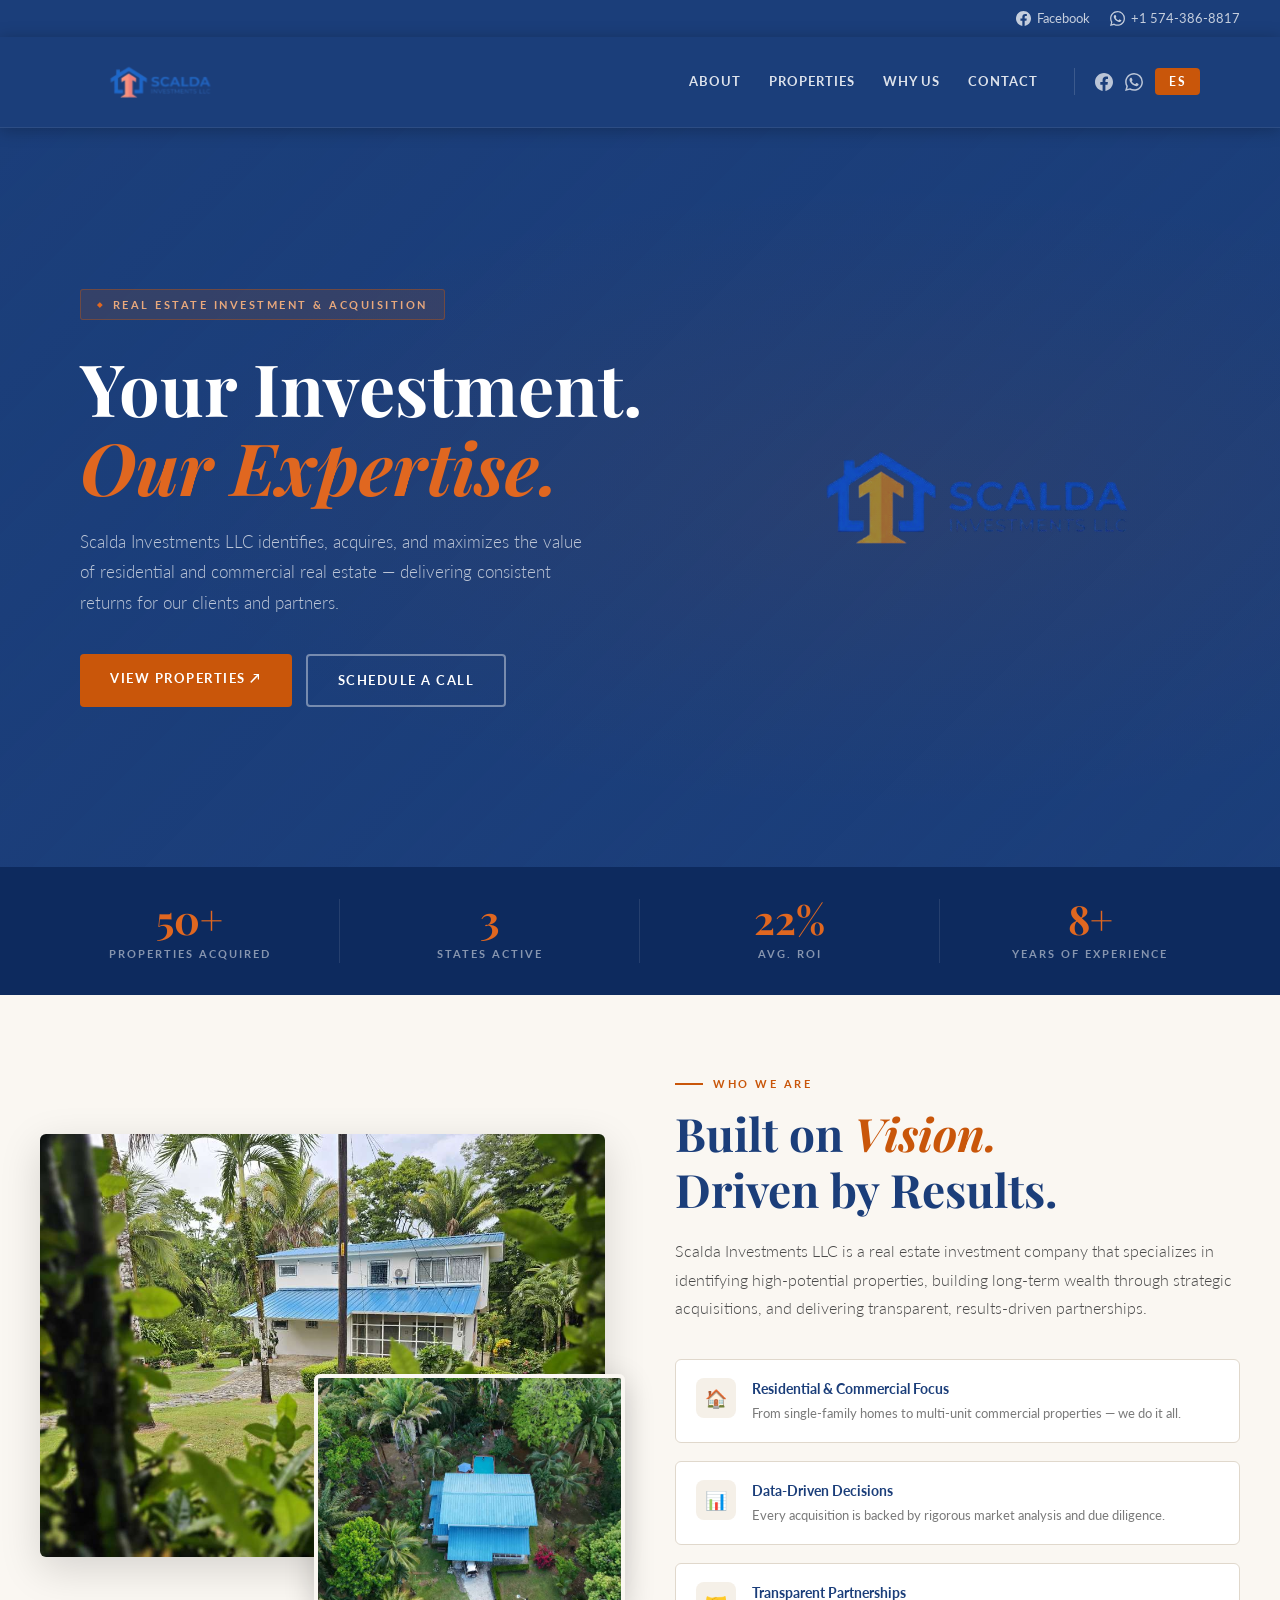
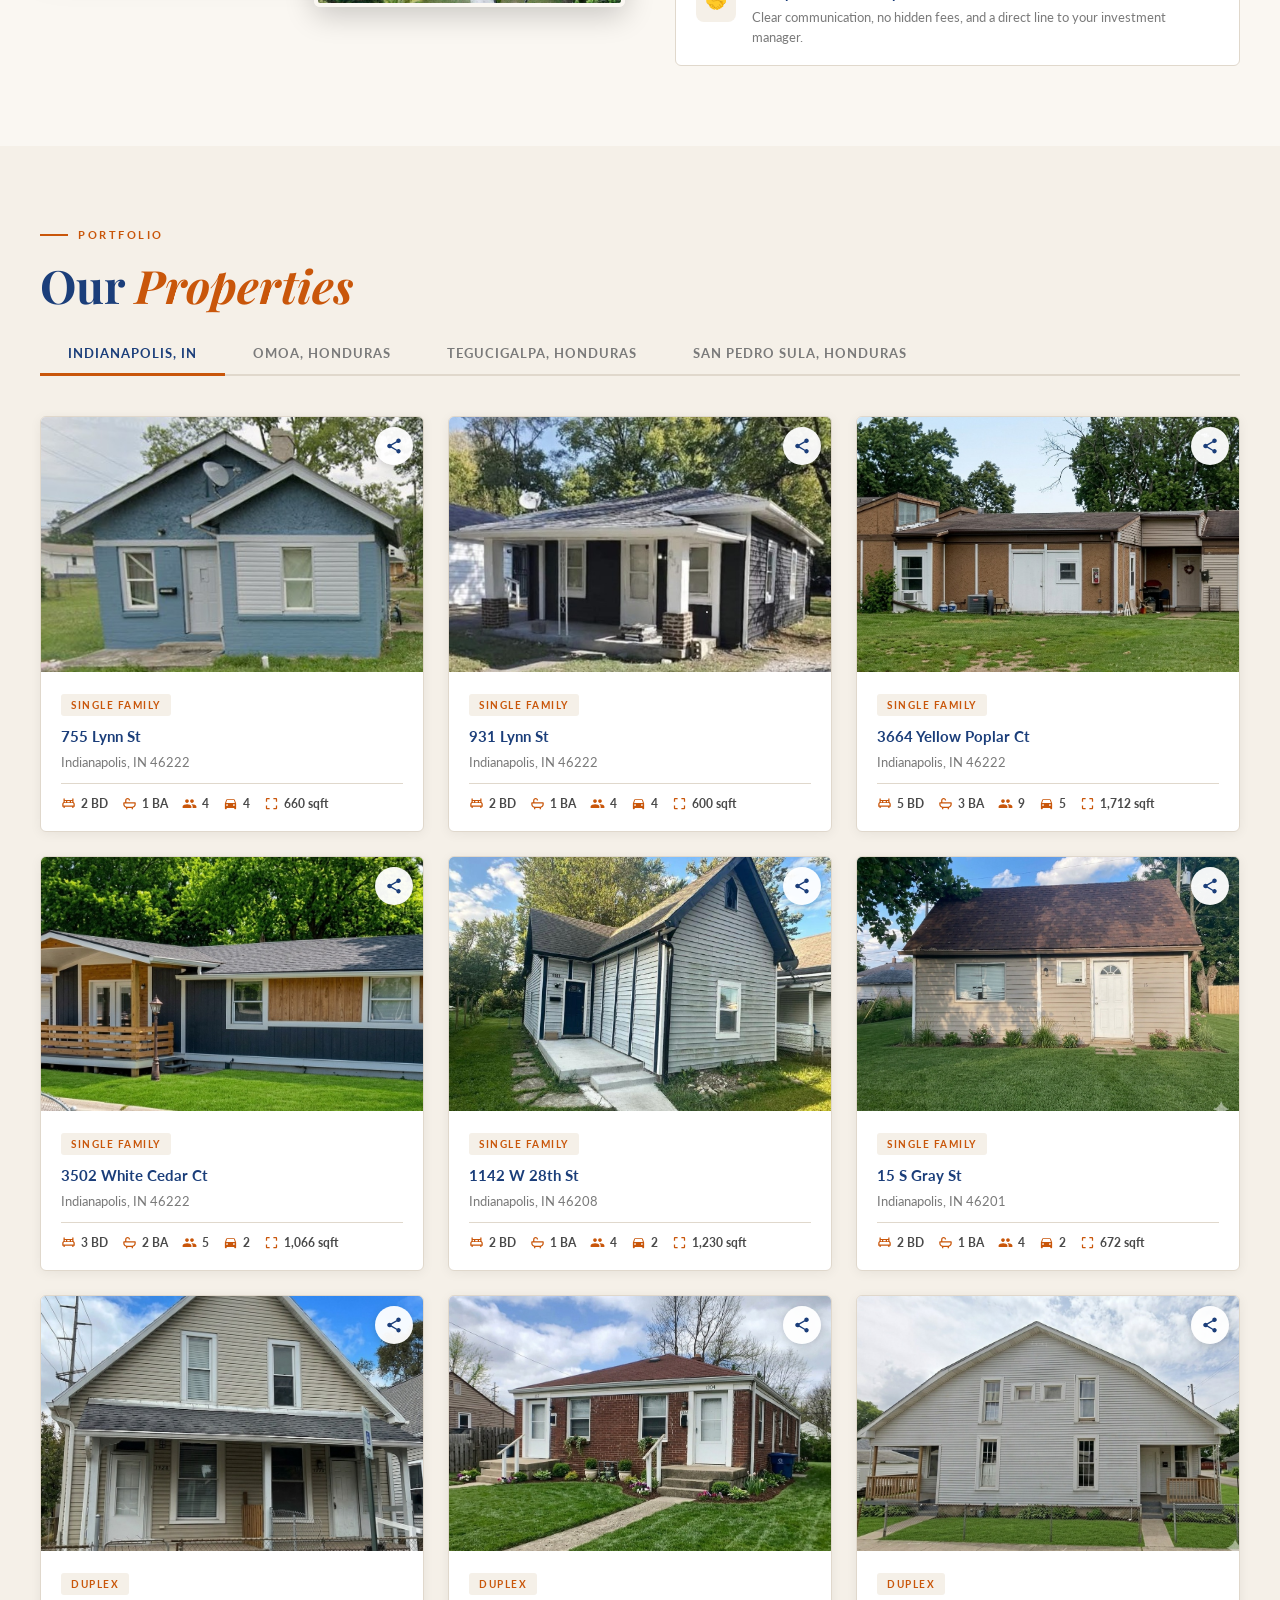
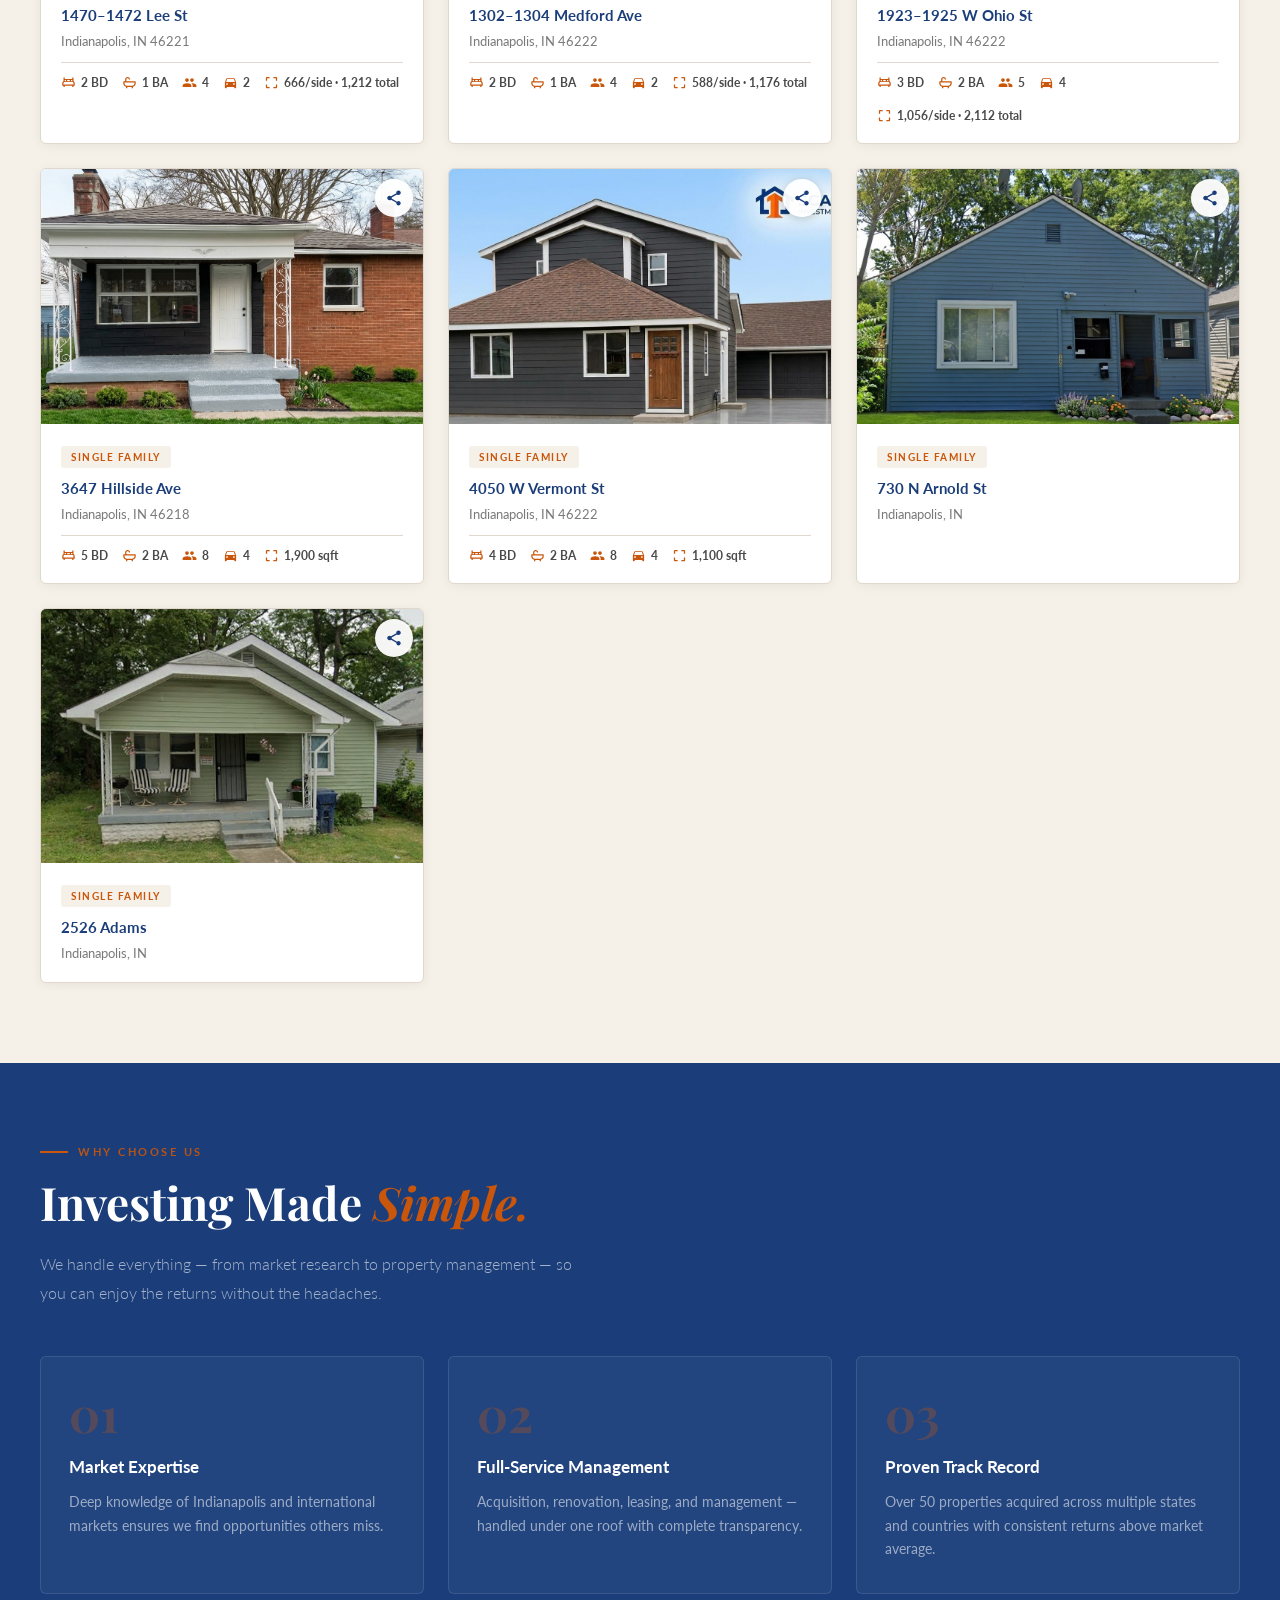
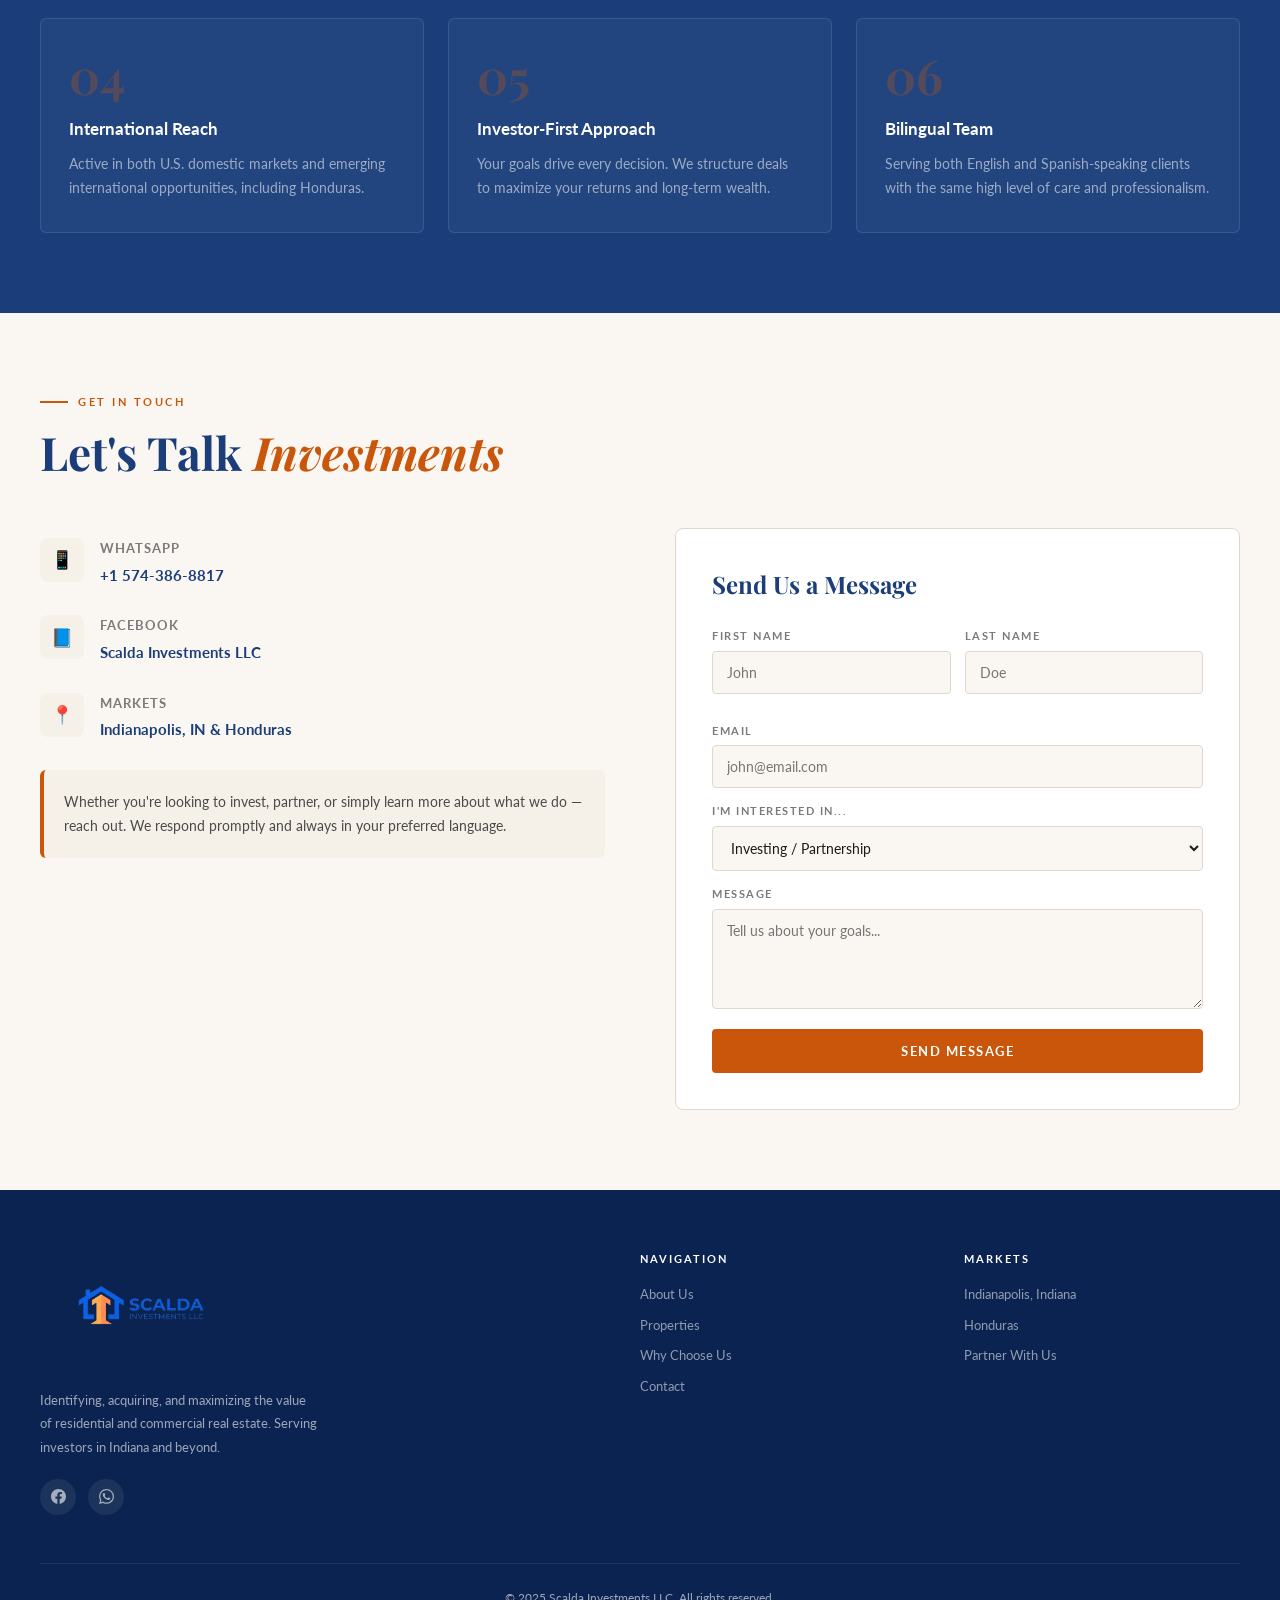
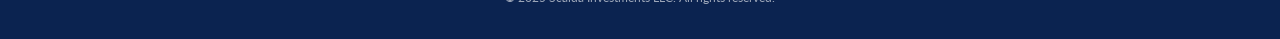
==== commit e1879eab: "adding html for 4 more  properties" ====
--- a/index.html
+++ b/index.html
@@ -1090,7 +1090,7 @@
 
           <div class="prop-card" data-addr="755 Lynn St" data-city="Indianapolis, IN 46222" data-details="2 BD · 1 BA · 660 sqft">
             <button class="prop-share-btn" onclick="openShareModal(this)" aria-label="Share property"><svg><use href="#icon-share"/></svg></button>
-            <img class="prop-img" src="755Lynn.jpeg" alt="755 Lynn St"/>
+            <img class="prop-img" src="properties/755-lynn-st/cover.jpeg" alt="755 Lynn St"/>
             <div class="prop-info">
               <span class="prop-tag" data-lang="en">Single Family</span>
               <span class="prop-tag" data-lang="es">Unifamiliar</span>
@@ -1106,9 +1106,9 @@
             </div>
           </div>
 
-          <div class="prop-card" data-addr="931 Lynn St" data-city="Indianapolis, IN 46222" data-details="2 BD · 1 BA · 600 sqft">
-            <button class="prop-share-btn" onclick="openShareModal(this)" aria-label="Share property"><svg><use href="#icon-share"/></svg></button>
-            <img class="prop-img" src="931Lynn.jpeg" alt="931 Lynn St"/>
+          <div class="prop-card" data-addr="931 Lynn St" data-city="Indianapolis, IN 46222" data-details="2 BD · 1 BA · 600 sqft" data-detail="properties/931-lynn-st/" style="cursor:pointer" onclick="if(!event.target.closest('.prop-share-btn'))window.location.href='properties/931-lynn-st/'">
+            <button class="prop-share-btn" onclick="event.stopPropagation();openShareModal(this)" aria-label="Share property"><svg><use href="#icon-share"/></svg></button>
+            <img class="prop-img" src="properties/931-lynn-st/cover.jpeg" alt="931 Lynn St"/>
             <div class="prop-info">
               <span class="prop-tag" data-lang="en">Single Family</span>
               <span class="prop-tag" data-lang="es">Unifamiliar</span>
@@ -1126,7 +1126,7 @@
 
           <div class="prop-card" data-addr="3664 Yellow Poplar Ct" data-city="Indianapolis, IN 46222" data-details="5 BD · 3 BA · 1,712 sqft">
             <button class="prop-share-btn" onclick="openShareModal(this)" aria-label="Share property"><svg><use href="#icon-share"/></svg></button>
-            <img class="prop-img" src="3664Yellow.jpeg" alt="3664 Yellow Poplar Ct"/>
+            <img class="prop-img" src="properties/3664-yellow-poplar-ct/cover.jpeg" alt="3664 Yellow Poplar Ct"/>
             <div class="prop-info">
               <span class="prop-tag" data-lang="en">Single Family</span>
               <span class="prop-tag" data-lang="es">Unifamiliar</span>
@@ -1142,9 +1142,9 @@
             </div>
           </div>
 
-          <div class="prop-card" data-addr="3502 White Cedar Ct" data-city="Indianapolis, IN 46222" data-details="3 BD · 2 BA · 1,066 sqft">
-            <button class="prop-share-btn" onclick="openShareModal(this)" aria-label="Share property"><svg><use href="#icon-share"/></svg></button>
-            <img class="prop-img" src="3502WhiteCedar.jpeg" alt="3502 White Cedar Ct"/>
+          <div class="prop-card" data-addr="3502 White Cedar Ct" data-city="Indianapolis, IN 46222" data-details="3 BD · 2 BA · 1,066 sqft" data-detail="properties/3502-white-cedar-ct/" style="cursor:pointer" onclick="if(!event.target.closest('.prop-share-btn'))window.location.href='properties/3502-white-cedar-ct/'">
+            <button class="prop-share-btn" onclick="event.stopPropagation();openShareModal(this)" aria-label="Share property"><svg><use href="#icon-share"/></svg></button>
+            <img class="prop-img" src="properties/3502-white-cedar-ct/cover.jpeg" alt="3502 White Cedar Ct"/>
             <div class="prop-info">
               <span class="prop-tag" data-lang="en">Single Family</span>
               <span class="prop-tag" data-lang="es">Unifamiliar</span>
@@ -1162,7 +1162,7 @@
 
           <div class="prop-card" data-addr="1142 W 28th St" data-city="Indianapolis, IN 46208" data-details="2 BD · 1 BA · 1,230 sqft">
             <button class="prop-share-btn" onclick="openShareModal(this)" aria-label="Share property"><svg><use href="#icon-share"/></svg></button>
-            <img class="prop-img" src="1142W_28th.jpeg" alt="1142 W 28th St"/>
+            <img class="prop-img" src="properties/1142-w-28th-st/cover.jpeg" alt="1142 W 28th St"/>
             <div class="prop-info">
               <span class="prop-tag" data-lang="en">Single Family</span>
               <span class="prop-tag" data-lang="es">Unifamiliar</span>
@@ -1180,7 +1180,7 @@
 
           <div class="prop-card" data-addr="15 S Gray St" data-city="Indianapolis, IN 46201" data-details="2 BD · 1 BA · 672 sqft">
             <button class="prop-share-btn" onclick="openShareModal(this)" aria-label="Share property"><svg><use href="#icon-share"/></svg></button>
-            <img class="prop-img" src="15S_Gray.jpeg" alt="15 S Gray St"/>
+            <img class="prop-img" src="properties/15-s-gray-st/cover.jpeg" alt="15 S Gray St"/>
             <div class="prop-info">
               <span class="prop-tag" data-lang="en">Single Family</span>
               <span class="prop-tag" data-lang="es">Unifamiliar</span>
@@ -1196,9 +1196,9 @@
             </div>
           </div>
 
-          <div class="prop-card" data-addr="1470-1472 Lee St" data-city="Indianapolis, IN 46221" data-details="2 BD · 1 BA · Duplex · 1,212 sqft total">
-            <button class="prop-share-btn" onclick="openShareModal(this)" aria-label="Share property"><svg><use href="#icon-share"/></svg></button>
-            <img class="prop-img" src="1470-1472Lee.jpeg" alt="1470-1472 Lee St"/>
+          <div class="prop-card" data-addr="1470-1472 Lee St" data-city="Indianapolis, IN 46221" data-details="2 BD · 1 BA · Duplex · 1,212 sqft total" data-detail="properties/1470-1472-lee-st/" style="cursor:pointer" onclick="if(!event.target.closest('.prop-share-btn'))window.location.href='properties/1470-1472-lee-st/'">
+            <button class="prop-share-btn" onclick="event.stopPropagation();openShareModal(this)" aria-label="Share property"><svg><use href="#icon-share"/></svg></button>
+            <img class="prop-img" src="properties/1470-1472-lee-st/cover.jpeg" alt="1470-1472 Lee St"/>
             <div class="prop-info">
               <span class="prop-tag" data-lang="en">Duplex</span>
               <span class="prop-tag" data-lang="es">Dúplex</span>
@@ -1214,9 +1214,9 @@
             </div>
           </div>
 
-          <div class="prop-card" data-addr="1302-1304 Medford Ave" data-city="Indianapolis, IN 46222" data-details="2 BD · 1 BA · Duplex · 1,176 sqft total">
-            <button class="prop-share-btn" onclick="openShareModal(this)" aria-label="Share property"><svg><use href="#icon-share"/></svg></button>
-            <img class="prop-img" src="1302-1304Medford.jpeg" alt="1302-1304 Medford Ave"/>
+          <div class="prop-card" data-addr="1302-1304 Medford Ave" data-city="Indianapolis, IN 46222" data-details="2 BD · 1 BA · Duplex · 1,176 sqft total" data-detail="properties/1302-1304-medford-ave/" style="cursor:pointer" onclick="if(!event.target.closest('.prop-share-btn'))window.location.href='properties/1302-1304-medford-ave/'">
+            <button class="prop-share-btn" onclick="event.stopPropagation();openShareModal(this)" aria-label="Share property"><svg><use href="#icon-share"/></svg></button>
+            <img class="prop-img" src="properties/1302-1304-medford-ave/cover.jpeg" alt="1302-1304 Medford Ave"/>
             <div class="prop-info">
               <span class="prop-tag" data-lang="en">Duplex</span>
               <span class="prop-tag" data-lang="es">Dúplex</span>
@@ -1232,9 +1232,9 @@
             </div>
           </div>
 
-          <div class="prop-card" data-addr="1923-1925 W Ohio St" data-city="Indianapolis, IN 46222" data-details="3 BD · 2 BA · Duplex · 2,112 sqft total">
-            <button class="prop-share-btn" onclick="openShareModal(this)" aria-label="Share property"><svg><use href="#icon-share"/></svg></button>
-            <img class="prop-img" src="1923-1925W_Ohio.jpeg" alt="1923-1925 W Ohio St"/>
+          <div class="prop-card" data-addr="1923-1925 W Ohio St" data-city="Indianapolis, IN 46222" data-details="3 BD · 2 BA · Duplex · 2,112 sqft total" data-detail="properties/1923-1925-w-ohio-st/" style="cursor:pointer" onclick="if(!event.target.closest('.prop-share-btn'))window.location.href='properties/1923-1925-w-ohio-st/'">
+            <button class="prop-share-btn" onclick="event.stopPropagation();openShareModal(this)" aria-label="Share property"><svg><use href="#icon-share"/></svg></button>
+            <img class="prop-img" src="properties/1923-1925-w-ohio-st/cover.jpeg" alt="1923-1925 W Ohio St"/>
             <div class="prop-info">
               <span class="prop-tag" data-lang="en">Duplex</span>
               <span class="prop-tag" data-lang="es">Dúplex</span>
@@ -1252,7 +1252,7 @@
 
           <div class="prop-card" data-addr="3647 Hillside Ave" data-city="Indianapolis, IN 46218" data-details="5 BD · 2 BA · 1,900 sqft">
             <button class="prop-share-btn" onclick="openShareModal(this)" aria-label="Share property"><svg><use href="#icon-share"/></svg></button>
-            <img class="prop-img" src="3647Hillside.jpeg" alt="3647 Hillside Ave"/>
+            <img class="prop-img" src="properties/3647-hillside-ave/cover.jpeg" alt="3647 Hillside Ave"/>
             <div class="prop-info">
               <span class="prop-tag" data-lang="en">Single Family</span>
               <span class="prop-tag" data-lang="es">Unifamiliar</span>
@@ -1270,7 +1270,7 @@
 
           <div class="prop-card" data-addr="4050 W Vermont St" data-city="Indianapolis, IN 46222" data-details="4 BD · 2 BA · 1,100 sqft">
             <button class="prop-share-btn" onclick="openShareModal(this)" aria-label="Share property"><svg><use href="#icon-share"/></svg></button>
-            <img class="prop-img" src="4050W_Vermont.jpeg" alt="4050 W Vermont St"/>
+            <img class="prop-img" src="properties/4050-w-vermont-st/cover.jpeg" alt="4050 W Vermont St"/>
             <div class="prop-info">
               <span class="prop-tag" data-lang="en">Single Family</span>
               <span class="prop-tag" data-lang="es">Unifamiliar</span>
@@ -1283,6 +1283,30 @@
                 <div class="prop-stat"><svg><use href="#icon-parking"/></svg><span>4</span></div>
                 <div class="prop-stat"><svg><use href="#icon-sqft"/></svg><span>1,100 sqft</span></div>
               </div>
+            </div>
+          </div>
+
+          <div class="prop-card" data-addr="730 N Arnold St" data-city="Indianapolis, IN" data-details="Details available on request" data-detail="properties/730-n-arnold/" style="cursor:pointer" onclick="if(!event.target.closest('.prop-share-btn'))window.location.href='properties/730-n-arnold/'">
+            <button class="prop-share-btn" onclick="event.stopPropagation();openShareModal(this)" aria-label="Share property"><svg><use href="#icon-share"/></svg></button>
+            <img class="prop-img" src="properties/730-n-arnold/cover.jpeg" alt="730 N Arnold St"/>
+            <div class="prop-info">
+              <span class="prop-tag" data-lang="en">Single Family</span>
+              <span class="prop-tag" data-lang="es">Unifamiliar</span>
+              <div class="prop-addr">730 N Arnold St</div>
+              <div class="prop-city">Indianapolis, IN</div>
+              <!-- TODO: fill in stats (BD/BA/sqft) once known -->
+            </div>
+          </div>
+
+          <div class="prop-card" data-addr="2526 Adams" data-city="Indianapolis, IN" data-details="Details available on request">
+            <button class="prop-share-btn" onclick="openShareModal(this)" aria-label="Share property"><svg><use href="#icon-share"/></svg></button>
+            <img class="prop-img" src="properties/2526-adams/cover.jpeg" alt="2526 Adams"/>
+            <div class="prop-info">
+              <span class="prop-tag" data-lang="en">Single Family</span>
+              <span class="prop-tag" data-lang="es">Unifamiliar</span>
+              <div class="prop-addr">2526 Adams</div>
+              <div class="prop-city">Indianapolis, IN</div>
+              <!-- TODO: fill in stats (BD/BA/sqft) once known; add detail page when photos arrive -->
             </div>
           </div>
 
@@ -1705,18 +1729,18 @@
     });
 
     /* ─────────── SHARE FEATURE (ADDED) ─────────── */
-    let _shareAddr = '', _shareCity = '', _shareDetails = '';
+    let _shareAddr = '', _shareCity = '', _shareDetails = '', _shareURL = '';
 
     function buildShareText() {
       let t = 'Check out this property from Scalda Investments LLC!\n\n';
       t += _shareAddr + '\n' + _shareCity;
       if (_shareDetails) t += '\n' + _shareDetails;
-      t += '\n\nMore info: ' + window.location.href;
+      t += '\n\nMore info: ' + buildShareURL();
       return t;
     }
 
     function buildShareURL() {
-      return window.location.href.split('#')[0] + '#properties';
+      return _shareURL;
     }
 
     function openShareModal(btn) {
@@ -1724,6 +1748,9 @@
       _shareAddr    = card.getAttribute('data-addr') || '';
       _shareCity    = card.getAttribute('data-city') || '';
       _shareDetails = card.getAttribute('data-details') || '';
+      const detail  = card.getAttribute('data-detail');
+      const base    = window.location.href.split('#')[0].replace(/index\.html$/, '');
+      _shareURL     = detail ? (base + detail) : (base + '#properties');
       document.getElementById('shareModalSubtitle').textContent = _shareAddr + ' · ' + _shareCity;
       document.getElementById('shareLinkBox').textContent = buildShareURL();
       const copyBtn = document.getElementById('shareCopyBtn');
